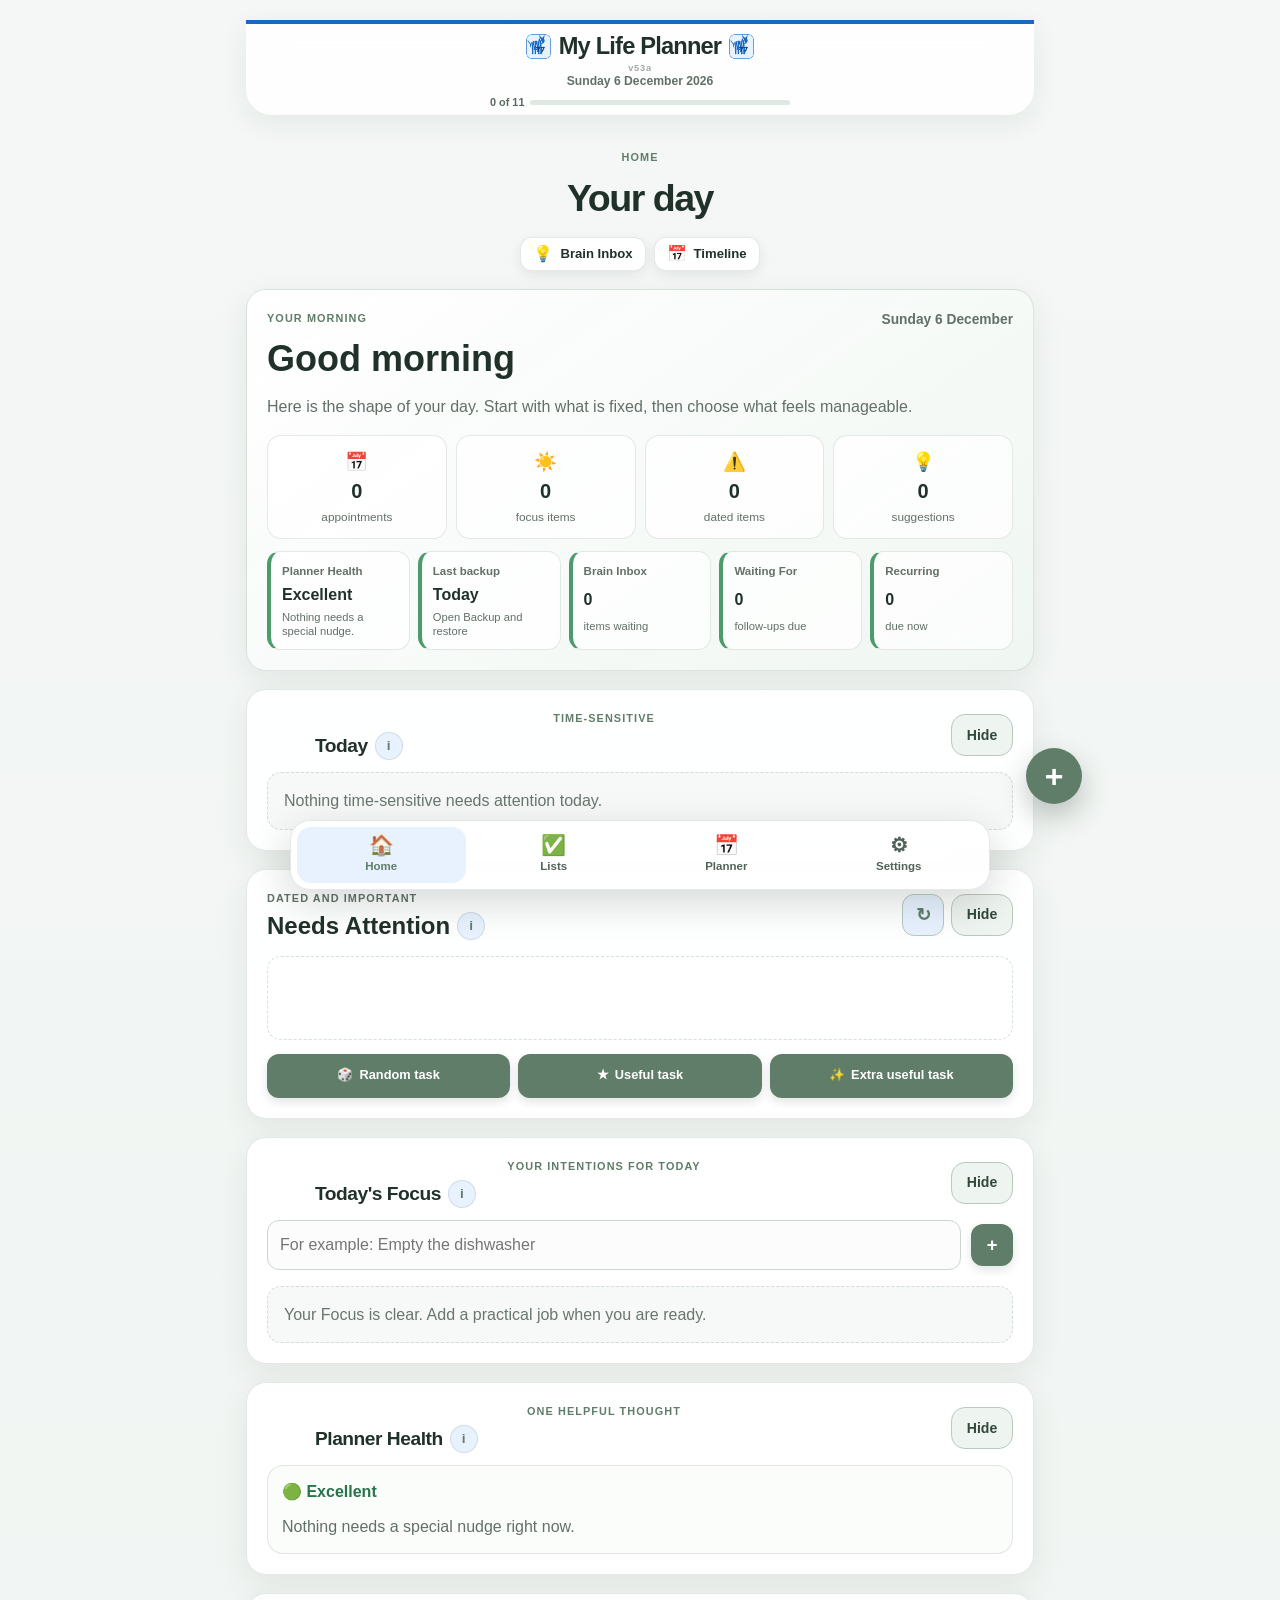
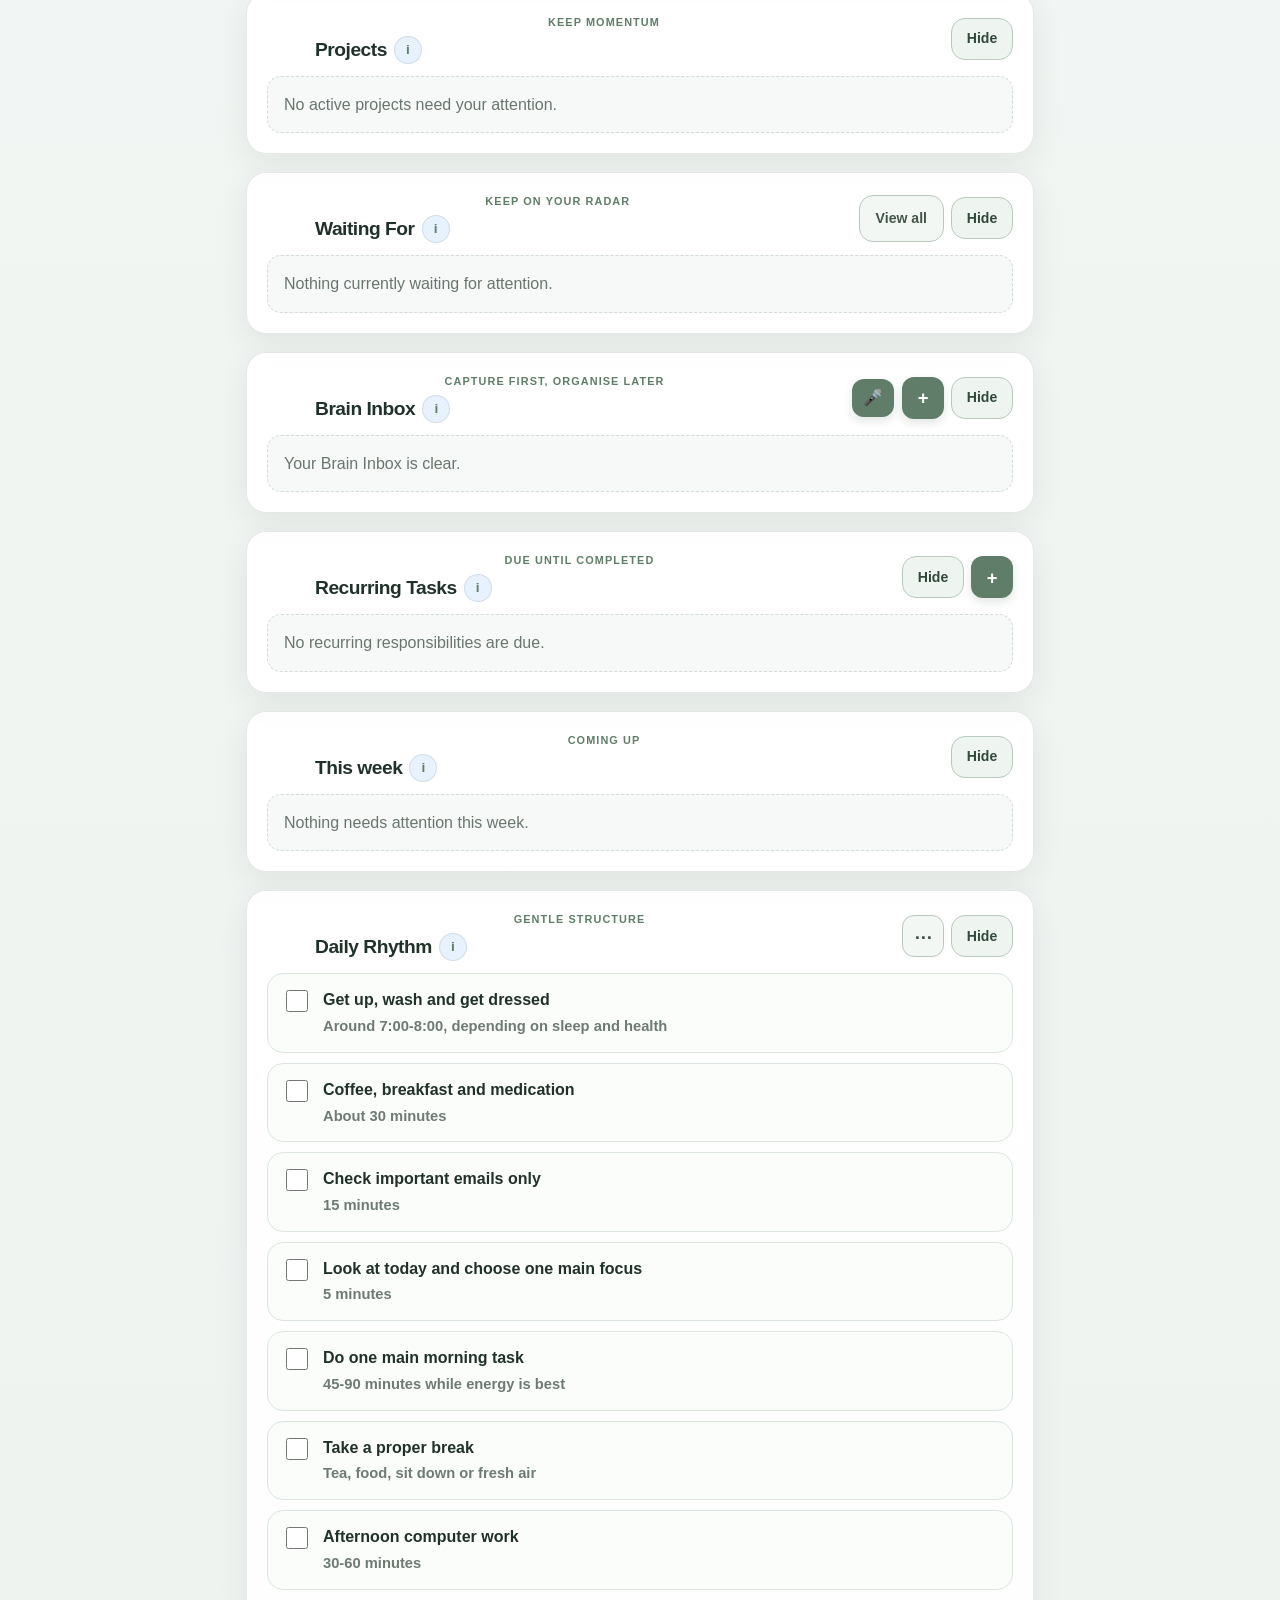
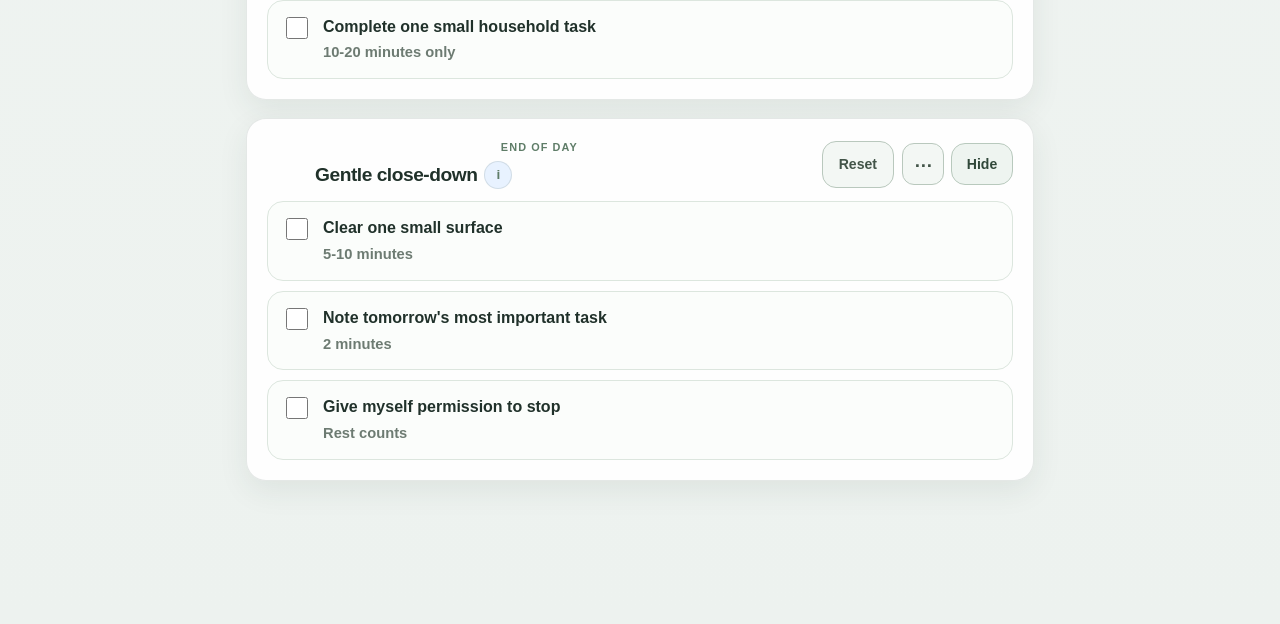
==== index.html @ 495d7664 "Add files via upload" ====
<!DOCTYPE html>
<html lang="en">
<head>
  <meta charset="UTF-8">
  <meta name="viewport" content="width=device-width, initial-scale=1.0">
  <title>My Life Planner</title>
  <link rel="stylesheet" href="style.css?v=53a-corrected">
  <link rel="manifest" href="manifest.json?v=53a-corrected">
  <meta name="theme-color" content="#1769c2">
  <meta name="apple-mobile-web-app-capable" content="yes">
  <meta name="apple-mobile-web-app-status-bar-style" content="default">
  <meta name="apple-mobile-web-app-title" content="Life Planner">
  <link rel="apple-touch-icon" href="icon-192.png">
</head>
<body>
  <a class="skip-link" href="#viewHeading">Skip to planner content</a>
  <main class="app-shell">

    <header class="app-header">
      <div class="header-branding">
        <div class="brand-title-row">
          <img src="icon-192.png" class="header-zebra" alt="" aria-hidden="true">
          <h1 id="plannerTitle" class="brand-title">My Life Planner</h1>
          <img src="icon-192.png" class="header-zebra" alt="" aria-hidden="true">
        </div>
        <p class="header-version">v53a</p>
        <p id="todayDate" class="date-line"></p>
      </div>
      <div class="compact-progress hidden" aria-label="Daily progress">
        <span id="progressText">0 of 0</span>
        <div class="progress-wrap"><div id="progressBar" class="progress-bar"></div></div>
      </div>
    </header>

    <section id="viewHeading" class="view-heading" aria-live="polite">
      <p class="eyebrow" id="viewEyebrow">Home</p>
      <h2 id="viewTitle">Your day</h2>
    </section>

    <section class="home-quick-actions app-view-section" data-view="home" aria-label="Quick actions">
      <button type="button" class="home-quick-button" onclick="openCaptureDialog('inbox')"><span aria-hidden="true">💡</span><strong>Brain Inbox</strong></button>
      <button type="button" class="home-quick-button" onclick="openTimelineShortcut()"><span aria-hidden="true">📅</span><strong>Timeline</strong></button>
    </section>

    <section id="morningBriefPanel" class="panel daily-companion-panel app-view-section" data-view="home" aria-live="polite">
      <div class="daily-companion-heading">
        <div><p id="daypartEyebrow" class="eyebrow">Your morning</p><h2 id="dailyCompanionGreeting">Good morning</h2></div>
        <div class="daily-companion-heading-actions"><span id="dailyCompanionDate" class="daily-companion-date"></span><button id="dailyCompanionToggle" type="button" class="small-button secondary-button daily-companion-toggle" onclick="toggleDailyCompanion()" aria-expanded="false" hidden>More</button></div>
      </div>
      <p id="dailyCompanionMessage" class="daily-companion-message"></p>
      <div id="dailyCompanionSummary" class="daily-companion-summary"></div>
      <div id="companionDashboardCards" class="companion-dashboard-cards"></div>
    </section>

    <section id="eveningReflectionPanel" class="panel reflection-panel app-view-section hidden" data-view="home" aria-live="polite">
      <div class="reflection-heading"><div><p class="eyebrow">A gentle look back</p><h2>Evening Reflection</h2></div><button type="button" class="small-button secondary-button" onclick="dismissEveningReflection()">Hide tonight</button></div>
      <div id="eveningReflectionArea"></div>
    </section>

    <section id="weeklyReflectionPanel" class="panel reflection-panel app-view-section hidden" data-view="home" aria-live="polite">
      <div class="reflection-heading"><div><p class="eyebrow">The week in perspective</p><h2>Weekly Reflection</h2></div><button type="button" class="small-button secondary-button" onclick="dismissWeeklyReflection()">Hide this week</button></div>
      <div id="weeklyReflectionArea"></div>
    </section>

    <section id="plannerHealthPanel" class="panel planner-health-panel app-view-section home-collapsible" data-view="home" data-home-section="plannerHealth">
      <div class="section-heading"><div><p class="eyebrow">One helpful thought</p><h2>Planner Health</h2></div></div>
      <div id="plannerHealthArea" aria-live="polite"></div>
    </section>



    <section id="todayFocusPanel" class="panel today-focus-panel app-view-section home-collapsible" data-view="home" data-home-section="todayFocus">
      <div class="section-heading"><div><p class="eyebrow">Your intentions for today</p><h2>Today's Focus</h2><p class="card-meta">Your working desk for today. Type an item and press Return; add detail only when useful.</p></div></div>
      <form class="today-focus-entry" onsubmit="addTodayFocusItem(event)">
        <input id="todayFocusInput" type="text" maxlength="160" placeholder="For example: Empty the dishwasher" autocomplete="off">
        <button type="submit" class="section-plus" aria-label="Add to Today's Focus">+</button>
      </form>
      <div id="todayFocusArea" class="focus-list"></div>
    </section>

    <section id="needsAttentionPanel" class="panel focus-panel app-view-section home-collapsible" data-view="home" data-home-section="needsAttention">
      <div class="focus-heading"><div><p class="eyebrow">Dated and important</p><h2>Needs Attention</h2><p>Tasks already saved elsewhere that need attention now.</p></div><button class="icon-button" type="button" onclick="refreshFocusToday()" aria-label="Refresh needs attention">↻</button></div>
      <div id="focusTodayArea" class="focus-list"></div>
      <div class="focus-tools" aria-label="Helpful task choices">
        <button type="button" class="choice-tool" onclick="chooseHelpfulTask('random')"><span>🎲</span>Random task</button>
        <button type="button" class="choice-tool" onclick="chooseHelpfulTask('useful')"><span>★</span>Useful task</button>
        <button type="button" class="choice-tool" onclick="chooseHelpfulTask('extra')"><span>✨</span>Extra useful task</button>
      </div>
      <div id="helpfulChoiceResult" class="decision-result hidden"></div>
    </section>

    <section id="homeRecurringPanel" class="panel app-view-section home-collapsible" data-view="home" data-home-section="recurringTasks">
      <div class="section-heading"><div><p class="eyebrow">Due until completed</p><h2>Recurring Tasks</h2><p class="card-meta">Repeating responsibilities stay visible when overdue.</p></div><button class="section-plus" type="button" onclick="openRecurringTaskDialog()" aria-label="Add recurring task">+</button></div>
      <div id="homeRecurringArea" class="compact-list"></div>
    </section>

    <section id="homeBrainInboxPanel" class="panel app-view-section home-collapsible" data-view="home" data-home-section="brainInbox">
      <div class="section-heading"><div><p class="eyebrow">Capture first, organise later</p><h2>Brain Inbox</h2></div><div class="section-actions"><button class="voice-button" type="button" onclick="startVoiceCapture('inbox')" aria-label="Dictate a thought" title="Dictate a thought">🎤</button><button class="section-plus" type="button" onclick="openCaptureDialog('inbox')" aria-label="Capture a thought">+</button></div></div>
      <div id="inboxPreviewArea" class="compact-list"></div>
    </section>

    <section class="dashboard-grid app-view-section" data-view="home">
      <section id="homeTodayPanel" class="panel dashboard-card home-collapsible" data-home-section="timeSensitive"><div class="section-heading"><div><p class="eyebrow">Time-sensitive</p><h2>Today</h2></div></div><div id="todayRemindersArea" class="compact-list"></div></section>
      <section id="homeWeekPanel" class="panel dashboard-card home-collapsible" data-home-section="thisWeek"><div class="section-heading"><div><p class="eyebrow">Coming up</p><h2>This week</h2></div></div><div id="weeklyArea" class="compact-list"></div></section>
    </section>

    <section id="homeProjectsPanel" class="panel app-view-section home-collapsible" data-view="home" data-home-section="projects"><div class="section-heading"><div><p class="eyebrow">Keep momentum</p><h2>Projects</h2></div></div>
      <div id="projectNextActionsArea" class="home-project-list"></div>
    </section>

    <section id="homeWaitingPanel" class="panel app-view-section home-collapsible" data-view="home" data-home-section="waitingFor">
      <div class="section-heading"><div><p class="eyebrow">Keep on your radar</p><h2>Waiting For</h2><p class="card-meta">Active items you are waiting on, without leaving Home.</p></div><button type="button" class="small-button secondary-button" onclick="openWaitingForList()">View all</button></div>
      <div id="homeWaitingArea" class="compact-list"></div>
    </section>

    <section id="homeDailyRhythmPanel" class="panel app-view-section home-collapsible" data-view="home" data-home-section="dailyRhythm"><div class="section-heading"><div><p class="eyebrow">Gentle structure</p><h2>Daily Rhythm</h2></div><button class="icon-button" type="button" onclick="openRoutineManager('daily')" aria-label="Manage daily rhythm">⋯</button></div>
      <div id="dailyChecklist" class="checklist"></div>
    </section>

    <section id="homeEveningPanel" class="panel app-view-section home-collapsible" data-view="home" data-home-section="eveningRoutine"><div class="section-heading"><div><p class="eyebrow">End of day</p><h2>Gentle close-down</h2></div><div class="section-actions"><button class="small-button secondary-button routine-reset-button" type="button" onclick="resetDailyTasks()">Reset</button><button class="icon-button" type="button" onclick="openRoutineManager('evening')" aria-label="Manage gentle close-down">⋯</button></div></div>
      <div id="homeEveningChecklist" class="checklist"></div>
    </section>
    <div class="lists-floating-wrap app-view-section" data-view="tasks">
      <button class="lists-rail-toggle" type="button" aria-expanded="false" aria-controls="listsSideNav" onclick="toggleListsSideNav()"><span aria-hidden="true">☰</span><span>Lists</span></button>
      <div id="listsSideNav" class="lists-side-panel">
      <button class="lists-panel-close" type="button" onclick="toggleListsSideNav(false)" aria-label="Close Lists navigation">×</button>
      <div class="lists-nav-hint" aria-hidden="true">Choose a list</div>
      <nav class="lists-floating-nav" aria-label="Move between lists">
        <button type="button" onclick="jumpToList('todoListSection')">To-dos</button>
        <button type="button" onclick="jumpToList('appointmentsListSection')">Appointments</button><button type="button" onclick="jumpToList('recurringTasksListSection')">Recurring</button>
        <button type="button" onclick="jumpToList('inboxListSection')">Brain Inbox</button>
        <button type="button" onclick="jumpToList('waitingListSection')">Waiting</button>
        <button type="button" onclick="jumpToList('annualListSection')">Birthdays</button>
        <button type="button" onclick="jumpToList('projectsListSection')">Projects</button>
        <button type="button" onclick="jumpToList('cleaningListSection')">Cleaning</button>
        <button type="button" onclick="jumpToList('customListsSection')">Custom</button>
      </nav>
      <div class="lists-scroll-cue" aria-hidden="true">▼ More Lists</div>
      </div>
    </div>

    <section class="panel app-view-section lists-hub" data-view="tasks">
      <div class="section-heading"><div><p class="eyebrow">Control centre</p><h2>My Lists</h2></div></div>
      <p class="card-meta">Every task you enter is shown below under its category. Completed items remain visible until you delete them. Search across all lists or jump straight to one collection.</p>
      <label class="list-search-label">Search all lists<input id="globalListSearch" type="search" placeholder="Search tasks, projects, appointments, rooms…" aria-describedby="listSearchStatus" autocomplete="off"></label><p id="listSearchStatus" class="list-search-status" aria-live="polite"></p>

    </section>


    <section id="todoListSection" class="panel app-view-section managed-list-section" data-view="tasks" data-list-name="To-dos">
      <div class="section-heading">
        <div>
          <p class="eyebrow">My list</p>
          <h2>To-do list</h2>
        </div>
        <button class="section-plus" type="button" onclick="openAddDialog('todo')" aria-label="Add to-do" title="Add to-do">+</button>
      </div>
      <p class="card-meta">Every saved to-do appears below. You can edit, complete or delete it.</p>
      <div id="todoArea" class="stack-list"></div>
    </section>

    <section id="appointmentsListSection" class="panel app-view-section managed-list-section" data-view="tasks" data-list-name="Appointments">
      <div class="section-heading"><div><p class="eyebrow">Calendar commitments</p><h2>Appointments and events</h2></div><button class="section-plus" type="button" onclick="openAppointmentDialog()" aria-label="Add appointment">+</button></div>
      <p class="card-meta">Every appointment appears here. Select an item to edit it.</p>
      <div id="appointmentsArea" class="stack-list"></div>
    </section>

    <section id="recurringTasksListSection" class="panel app-view-section managed-list-section" data-view="tasks" data-list-name="Recurring Tasks">
      <div class="section-heading"><div><p class="eyebrow">Repeating responsibilities</p><h2>Recurring tasks</h2></div><button class="section-plus" type="button" onclick="openRecurringTaskDialog()" aria-label="Add recurring task">+</button></div>
      <p class="card-meta">These remain due or overdue until you mark them complete. Paused tasks stay saved but do not appear on Home.</p>
      <div id="recurringTasksArea" class="stack-list"></div>
    </section>

    <section id="inboxListSection" class="panel app-view-section managed-list-section" data-view="tasks" data-list-name="Brain Inbox">
      <div class="section-heading"><div><p class="eyebrow">Quick capture</p><h2>Brain Inbox</h2></div><button class="section-plus" type="button" onclick="openCaptureDialog('inbox')" aria-label="Add Brain Inbox item">+</button></div>
      <p class="card-meta">Capture anything without deciding where it belongs. Convert it later from the menu.</p>
      <div id="inboxArea" class="stack-list"></div>
    </section>

    <section id="waitingListSection" class="panel app-view-section managed-list-section" data-view="tasks" data-list-name="Waiting For">
      <div class="section-heading"><div><p class="eyebrow">Keep on your radar</p><h2>Waiting For</h2></div><button class="section-plus" type="button" onclick="openCaptureDialog('waiting')" aria-label="Add waiting item">+</button></div>
      <p class="card-meta">Things that are not yours to do, but still need watching.</p>
      <div id="waitingArea" class="stack-list"></div>
    </section>

    <section id="annualListSection" class="panel app-view-section managed-list-section" data-view="tasks" data-list-name="Birthdays">
      <div class="section-heading">
        <div>
          <p class="eyebrow">Annual reminders</p>
          <h2>Birthdays and memorable dates list</h2>
        </div>
        <button class="section-plus" type="button" onclick="openAnnualDialog()" aria-label="Add annual date" title="Add annual date">+</button>
      </div>
      <p class="card-meta">Every birthday or annual date appears below. You can edit or delete it at any time.</p>
      <div id="annualArea" class="stack-list"></div>
    </section>

    <section id="projectsListSection" class="panel app-view-section managed-list-section" data-view="tasks" data-list-name="Projects">
      <div class="section-heading">
        <div>
          <p class="eyebrow">Flexible work</p>
          <h2>Projects list</h2>
        </div>
        <button class="section-plus" type="button" onclick="openAddDialog('project')" aria-label="Add project" title="Add project">+</button>
      </div>
      <p class="card-meta">Every project and all its steps appear below. Projects and steps can be edited or deleted.</p>
      <div id="projectsArea" class="stack-list"></div>
    </section>

    <section id="cleaningListSection" class="panel app-view-section managed-list-section" data-view="tasks" data-list-name="Cleaning">
      <div class="section-heading">
        <div>
          <p class="eyebrow">Home care</p>
          <h2>Cleaning task list</h2>
        </div>
        <button class="section-plus" type="button" onclick="openCleaningDialog()" aria-label="Add cleaning task" title="Add cleaning task">+</button>
      </div>
      <p class="card-meta">Add daily, weekly, fortnightly or monthly cleaning jobs. Completing a job automatically sets its next due date.</p>
      <p class="card-meta">Every cleaning task appears below. You can edit, complete or delete it.</p>
      <div class="cleaning-area-tools" aria-label="Filter cleaning tasks by room or area">
        <label class="cleaning-area-filter-label">Room or area
          <select id="cleaningAreaFilter" onchange="setCleaningAreaFilter(this.value)"><option value="all">All areas</option></select>
        </label>
        <label class="cleaning-group-toggle"><input id="cleaningGroupByArea" type="checkbox" onchange="setCleaningGroupByArea(this.checked)"> Group by room</label>
      </div>
      <div id="cleaningAreaChips" class="cleaning-area-chips" aria-label="Cleaning room shortcuts"></div>
      <p id="cleaningAreaSummary" class="list-search-status" aria-live="polite"></p>
      <div id="cleaningArea" class="stack-list"></div>
    </section>



    <section id="customListsSection" class="panel app-view-section managed-list-section" data-view="tasks" data-list-name="Custom Lists">
      <div class="section-heading"><div><p class="eyebrow">Make it yours</p><h2>Custom lists</h2></div><button class="section-plus" type="button" onclick="openCustomListManager()" aria-label="Create custom list">+</button></div>
      <p class="card-meta">Create lists for shopping, packing, ideas, places to visit or anything else.</p>
      <div id="customListsArea" class="custom-lists-grid"></div>
    </section>

    <section class="panel app-view-section timeline-panel" data-view="planner">
      <div class="section-heading"><div><p class="eyebrow">Everything in date order</p><h2>Timeline</h2></div><button class="section-plus" type="button" onclick="openAppointmentDialog()" aria-label="Add appointment">+</button></div>
      <p class="card-meta">Appointments, dated to-dos, projects, cleaning, birthdays and Waiting For reviews in one place.</p>
      <div class="timeline-filters" role="group" aria-label="Timeline period">
        <button type="button" class="timeline-filter active" data-range="today" onclick="setTimelineRange('today',this)">Today</button>
        <button type="button" class="timeline-filter" data-range="tomorrow" onclick="setTimelineRange('tomorrow',this)">Tomorrow</button>
        <button type="button" class="timeline-filter" data-range="week" onclick="setTimelineRange('week',this)">Next 7 days</button>
        <button type="button" class="timeline-filter" data-range="month" onclick="setTimelineRange('month',this)">This month</button>
        <button type="button" class="timeline-filter" data-range="all" onclick="setTimelineRange('all',this)">All upcoming</button>
      </div>
      <p id="timelineSummary" class="timeline-summary" aria-live="polite"></p>
      <div id="timelineArea" class="timeline-list"></div>
    </section>

    <section class="panel app-view-section" data-view="planner">
      <div class="section-heading">
        <div>
          <p class="eyebrow">Everything saved</p>
          <h2>Main list overview</h2>
        </div>
      </div>
      <div id="mainOverviewArea" class="overview-grid"></div>
    </section>

    <section class="panel app-view-section" data-view="planner">
      <div class="section-heading">
        <div>
          <p class="eyebrow">End of day</p>
          <h2>Gentle close-down</h2>
        </div>
        <div class="section-actions"><button class="small-button secondary-button routine-reset-button" type="button" onclick="resetDailyTasks()">Reset</button><button class="small-button" type="button" onclick="openRoutineManager('evening')">Manage list</button></div>
      </div>
      <div id="eveningChecklist" class="checklist"></div>
    </section>

    <dialog id="settingsDialog" class="settings-dialog">
      <div class="dialog-header">
        <div><p class="eyebrow">Personalise and protect</p><h2>Settings</h2></div>
        <button type="button" class="dialog-close" onclick="closeSettingsDialog()" aria-label="Close settings">×</button>
      </div>
      <div class="settings-content">
        <details class="storage-details settings-section-details" data-settings-section="maintenance">
          <summary>App maintenance</summary>
          <div class="settings-section-body">
            <p class="card-meta">Install the planner on this device or ask the browser to check for a newer release.</p>
            <div class="card-actions app-maintenance-actions">
              <button id="installButton" type="button" onclick="installPlanner()">Install app</button>
              <button id="updateButton" type="button" class="secondary-button" onclick="checkForAppUpdates()">Check for updates</button>
            </div>
          </div>
        </details>
        <details class="storage-details settings-section-details" data-settings-section="quickActions">
          <summary>Quick Actions</summary>
          <div class="settings-section-body">
            <p class="card-meta">Use a special address to open the planner directly in Brain Inbox. You do not change anything in GitHub.</p>
            <label>Brain Inbox shortcut address<input id="brainShortcutUrl" type="text" readonly></label>
            <div class="card-actions app-maintenance-actions">
              <button type="button" onclick="openBrainInboxShortcut()">Open Brain Inbox now</button>
              <button type="button" class="secondary-button" onclick="copyBrainInboxShortcut()">Copy address</button>
            </div>
            <details class="storage-details"><summary>How do I use this on iPhone?</summary><ol class="quick-instructions"><li>Tap <strong>Copy address</strong>.</li><li>Open the Shortcuts app and create a new shortcut.</li><li>Add the action <strong>Open URLs</strong> and paste the copied address.</li><li>Name the shortcut <strong>Brain Inbox</strong>. Siri can then run it by name.</li></ol><p class="card-meta">You can also paste the copied address into Safari and bookmark it or add it to the Home Screen.</p></details>
          </div>
        </details>
        <details class="storage-details settings-section-details" data-settings-section="appearance">
          <summary>Appearance and personalisation</summary>
          <div class="settings-section-body">
            <div class="settings-grid">
              <label>Your name (optional)<input id="ownerName" type="text" maxlength="40" placeholder="For example: Mary"></label>
              <label>Box colour
                <select id="themeChoice" onchange="previewSettings()">
                  <option value="sage">Sage green</option><option value="blue">Soft blue</option><option value="rose">Warm rose</option><option value="lavender">Lavender</option><option value="sand">Soft sand</option><option value="mint">Fresh mint</option><option value="peach">Soft peach</option><option value="teal">Calm teal</option><option value="grey">Soft grey</option><option value="berry">Muted berry</option>
                </select>
              </label>
              <div id="themePreview" class="setting-preview">Example box</div>
              <label>Font
                <select id="fontChoice" onchange="previewSettings()">
                  <option value="clear">System sans-serif</option><option value="rounded">Trebuchet rounded</option><option value="classic">Georgia serif</option><option value="modern">Courier typewriter</option><option value="large">Verdana large print</option><option value="friendly">Handwritten style</option><option value="book">Times book style</option><option value="compact">Condensed sans-serif</option><option value="softserif">Palatino soft serif</option><option value="spacious">Wide-spaced sans-serif</option>
                </select>
              </label>
              <div id="fontPreview" class="setting-preview font-preview">This is how your planner text will look.</div>
            </div>
            <div class="card-actions"><button type="button" onclick="saveSettings()">Save customisation</button></div>
          </div>
        </details>
        <details class="storage-details settings-section-details" data-settings-section="backupRestore">
          <summary>Backup and restore</summary>
          <div class="settings-section-body">
            <h3>Five daily backups</h3>
            <p class="card-meta">One dated copy is kept for each of the latest five days. A safety copy is also made before data migration or restore.</p>
            <div id="dailyBackupsArea" class="stack-list"></div>
            <details class="storage-details"><summary>Where can I find my backups?</summary><p><strong>Automatic daily backups:</strong> stored privately inside this browser on this device.</p><p><strong>Visible backup files:</strong> choose Save backup file or Share backup, then save to iCloud Drive, OneDrive or Files.</p></details>
            <div class="card-actions"><button type="button" onclick="exportPlanner()">Save backup file</button><button type="button" onclick="sharePlannerBackup()">Share backup</button><button type="button" class="secondary-button" onclick="document.getElementById('importFile').click()">Import backup</button><input id="importFile" class="hidden" type="file" accept=".json,application/json" onchange="importPlanner(event)"></div>
          </div>
        </details>
        <details class="storage-details settings-section-details" data-settings-section="dailyCompanion">
          <summary>Daily Companion and reflections</summary>
          <div class="settings-section-body">
            <p class="card-meta">Choose when the weekly reflection appears. Evening Reflection appears after 6pm and remains optional.</p>
            <div class="settings-grid">
              <label>Weekly reflection timing
                <select id="weeklyReflectionTiming" onchange="saveCompanionPreferences()">
                  <option value="sunday">Sunday evening</option>
                  <option value="monday">Monday morning</option>
                </select>
              </label>
              <label>Hidden statistics period
                <select id="statisticsPeriod" onchange="renderHiddenStatistics()">
                  <option value="week">This week</option>
                  <option value="month">This month</option>
                  <option value="all">All recorded activity</option>
                </select>
              </label>
            </div>
            <p class="card-meta">Reflections are supportive summaries, not scores. They use activity recorded from v52e onward.</p>
          </div>
        </details>
        <details class="storage-details settings-section-details" data-settings-section="statistics" ontoggle="if(this.open) renderHiddenStatistics()">
          <summary>Hidden statistics</summary>
          <div class="settings-section-body">
            <p class="card-meta">These figures stay out of Home unless you choose to look.</p>
            <div id="hiddenStatisticsArea" class="statistics-grid"></div>
          </div>
        </details>
        <details class="storage-details settings-section-details" data-settings-section="dataStorage">
          <summary>Data and storage information</summary>
          <div class="settings-section-body">
            <p id="storageStatus" class="storage-status"></p><p id="saveIndicator" class="save-indicator" aria-live="polite">Ready</p>
          </div>
        </details>
        <details class="storage-details settings-section-details" data-settings-section="helpGuides">
          <summary>Help &amp; Guides</summary>
          <div class="settings-section-body">
            <p class="card-meta">Open concise help without leaving your saved planner data.</p>
            <div class="help-guide-grid">
              <a class="help-guide-link" href="HELP_GUIDE.html" target="_blank" rel="noopener"><strong>Help Centre</strong><span>How the main areas work</span></a>
              <a class="help-guide-link" href="QUICK_START_GUIDE.pdf" target="_blank" rel="noopener"><strong>Quick Start Guide</strong><span>Start using the planner quickly</span></a>
              <a class="help-guide-link" href="INSTALLATION_GUIDE.md" target="_blank" rel="noopener"><strong>Update &amp; Backup Guide</strong><span>Install, update and protect data</span></a>
            </div>
          </div>
        </details>
        <details class="storage-details developer-dashboard settings-section-details" data-settings-section="developer" ontoggle="if(this.open) refreshDeveloperDashboard()">
          <summary>Developer Dashboard</summary>
          <p class="card-meta">Use this during testing to confirm that the installed files and saved data are the expected release.</p>
          <div class="developer-grid">
            <p><strong>Planner version</strong><span id="devPlannerVersion">—</span></p>
            <p><strong>Service-worker cache</strong><span id="devCacheVersion">—</span></p>
            <p><strong>Manifest version</strong><span id="devManifestVersion">—</span></p>
            <p><strong>Database format</strong><span id="devDatabaseVersion">1</span></p>
            <p><strong>Brain Capture</strong><span id="devBrainModule">2.1</span></p>
            <p><strong>Attachment Module</strong><span id="devAttachmentModule">1.1</span></p>
            <p><strong>Appointment Engine</strong><span id="devAppointmentModule">2.0</span></p>
            <p><strong>Quick Actions</strong><span id="devQuickModule">1.0</span></p>
            <p><strong>Appointments</strong><span id="devAppointmentsCount">0</span></p>
            <p><strong>To-dos</strong><span id="devTodosCount">0</span></p>
            <p><strong>Brain Inbox items</strong><span id="devInboxCount">0</span></p>
            <p><strong>Stored data</strong><span id="devStorageUsed">—</span></p>
            <p><strong>Browser allowance</strong><span id="devStorageQuota">—</span></p>
            <p><strong>Last backup</strong><span id="devLastBackup">—</span></p>
          </div>
          <div class="card-actions"><a class="secondary-button guide-action-link" href="DEVELOPER_HANDBOOK.pdf" target="_blank" rel="noopener">Developer Handbook</a><button type="button" class="secondary-button" onclick="refreshDeveloperDashboard()">Refresh dashboard</button></div>
        </details>
        <details class="storage-details settings-section-details" data-settings-section="about"><summary>About My Life Planner</summary><p><strong>Version:</strong> 53a</p><p><strong>Updated:</strong> 2 August 2026</p><p><strong>Designed by Blue Zebra 77</strong></p><p>Updates change the app layout but do not intentionally replace your personal information. Your data stays in this browser unless you export it.</p><h3>Recent changes</h3><ul class="change-log"><li><strong>v53a</strong> — Workflow &amp; Stability: restores accepted Home behaviour, recurrence and Cleaning by Area controls, fixes editing workflows, recurring visibility, reflection counts and daily routine reset.</li><li><strong>v53</strong> — Corrected Workflow Edition: preserves the accepted v52f Home order, collapsible sections, menus and forms while making Today’s Focus Convert move the original only after a successful save.</li><li><strong>v52f</strong> — Polish release: consistent controls and wording, smarter form defaults, improved search shortcuts, friendlier empty states, accessibility and mobile refinements.</li><li><strong>v52e</strong> — Added evening and weekly reflections, gentle encouragement, planner memory patterns and optional hidden statistics.</li><li><strong>v52c</strong> — Added a time-aware Morning Brief and calm Home summary cards for Planner Health, backup recency, Brain Inbox, Waiting For and recurring responsibilities.</li><li><strong>v52b</strong> — Planner Health 2.0, considerate habit suggestions and an in-app Help &amp; Guides centre.</li><li><strong>v52a</strong> — Calm Interface corrected build: information buttons across Lists and Planner, improved Home order and compact headings, and duplicate suppression between Today and Needs Attention.</li><li><strong>v51</strong> — Production release consolidating safe migrations, advanced recurrence, tags, Today’s Focus workspace, focus timer, Convert, Quick Add, Planner Health, calmer Home ordering and collapsible Settings.</li><li><strong>v50</strong> — Added recurring tasks that remain overdue until completed, with daily, weekly, monthly and yearly schedules.</li><li><strong>v49</strong> — Added Today's Focus, collapsible Home sections, collapsible project steps, improved Lists search/reset and better completed custom-list behaviour.</li><li><strong>v47</strong> — Restored reliable Lists search and retained the v46 stability fixes.</li><li><strong>v46</strong> — Consolidated automatic image handling, attachment previews, Quick Actions, flexible appointment repeats, version verification and the Developer Dashboard.</li><li><strong>v43</strong> — Added automatic image resizing, in-app attachment previews and a Quick Actions helper for opening Brain Inbox directly.</li><li><strong>v42</strong> — Expanded the Lists drawer so its choices are clearly visible, added a More Lists scroll cue when needed, and anchored the control to the planner edge on wide screens.</li><li><strong>v40</strong> — Rebuilt Lists navigation as a closed-by-default right-side drawer that resets correctly on rotation and resizing, with a close button on iPhone and MacBook.</li><li><strong>v39</strong> — Added a close control and improved iPhone landscape Lists navigation scrolling and placement.</li><li><strong>v38</strong> — Added responsive side-mounted Lists navigation, corrected section scroll positioning and made Custom List Save close the editor.</li><li><strong>v37</strong> — Moved Lists navigation to a sticky top position and reduced the Planner header and progress area.</li><li><strong>v36</strong> — Compact Home shortcuts, permanently anchored Lists navigation and clearer mobile access to every list.</li><li><strong>v36</strong> — Improved iPhone Timeline controls, added Home shortcuts, floating Lists navigation and polished custom-list editing.</li><li><strong>v34</strong> — Corrected first-load Timeline rendering, added custom lists and aligned section headings consistently.</li><li><strong>v33</strong> — Earlier Timeline initial-load correction.</li><li><strong>v32</strong> — Unified Timeline with Today, Tomorrow, Next 7 Days, This Month and All Upcoming filters.</li><li><strong>v30</strong> — Brain Inbox core: timestamped capture, categories and status, editing, processing, and safe conversion to To-do, Project, Appointment or Waiting For.</li><li><strong>v29</strong> — Rebuilt the Lists shortcuts with permanent visible text labels.</li><li><strong>v28</strong> — Added distinct font choices and Home-on-return behaviour.</li><li><strong>v27</strong> — Fixed Lists-menu opening, made font changes immediate and distinctive, and restored Home as the opening page.</li><li><strong>v26</strong> — Collapsible Lists, named section controls, centred headings and clearer font choices.</li><li><strong>v25</strong> — Corrected header version, optional appointment end time and simplified bottom navigation.</li><li><strong>v24</strong> — Appointment meeting links, improved editor and clearer appointment cards.</li><li><strong>v23</strong> — Settings controls and customisation persistence.</li><li><strong>v22</strong> — Compact three-dot menus for Lists.</li><li><strong>v21</strong> — Centred personalised header.</li><li><strong>v20</strong> — Code-quality cleanup.</li><li><strong>v19</strong> — Stable rendering fix.</li></ul></details>
      </div>
    </dialog>

    <button id="quickAddButton" type="button" class="quick-add-fab" onclick="openQuickAdd()" aria-label="Quick Add" title="Quick Add">+</button>

    <dialog id="quickAddDialog" class="quick-add-dialog">
      <div class="dialog-header"><div><p class="eyebrow">Add from anywhere</p><h2>Quick Add</h2><p class="card-meta">Choose what you want to add. Your last choice is highlighted.</p></div><button type="button" class="dialog-close" onclick="closeQuickAdd()" aria-label="Close Quick Add">×</button></div>
      <div id="quickAddChoices" class="quick-add-grid">
        <button type="button" data-quick-add="focus" onclick="chooseQuickAdd('focus')"><span>☀️</span><strong>Today’s Focus</strong></button>
        <button type="button" data-quick-add="todo" onclick="chooseQuickAdd('todo')"><span>✅</span><strong>To-do</strong></button>
        <button type="button" data-quick-add="appointment" onclick="chooseQuickAdd('appointment')"><span>📅</span><strong>Appointment</strong></button>
        <button type="button" data-quick-add="recurring" onclick="chooseQuickAdd('recurring')"><span>🔁</span><strong>Recurring Task</strong></button>
        <button type="button" data-quick-add="project" onclick="chooseQuickAdd('project')"><span>📁</span><strong>Project</strong></button>
        <button type="button" data-quick-add="cleaning" onclick="chooseQuickAdd('cleaning')"><span>🧽</span><strong>Cleaning Task</strong></button>
        <button type="button" data-quick-add="waiting" onclick="chooseQuickAdd('waiting')"><span>⏳</span><strong>Waiting For</strong></button>
        <button type="button" data-quick-add="inbox" onclick="chooseQuickAdd('inbox')"><span>💡</span><strong>Brain Inbox</strong></button>
      </div>
      <div class="quick-add-footer"><button type="button" class="secondary-button quick-add-voice" onclick="closeQuickAdd();startVoiceCapture('inbox')">🎤 Dictate to Brain Inbox</button></div>
    </dialog>

    <nav class="bottom-nav" aria-label="Main navigation">
      <button type="button" class="nav-button active" data-tab="home" onclick="showAppView('home', this)"><span>🏠</span><small>Home</small></button>
      <button type="button" class="nav-button" data-tab="tasks" onclick="showAppView('tasks', this)"><span>✅</span><small>Lists</small></button>
      <button type="button" class="nav-button" data-tab="planner" onclick="showAppView('planner', this)"><span>📅</span><small>Planner</small></button>
      <button type="button" class="nav-button" onclick="openSettingsDialog()"><span>⚙</span><small>Settings</small></button>
    </nav>
  </main>


  <dialog id="appointmentDialog" class="manager-dialog">
    <form id="appointmentForm" onsubmit="event.preventDefault(); saveAppointment();">
      <div class="dialog-header"><div><p class="eyebrow">Calendar</p><h2 id="appointmentDialogTitle">Add appointment</h2></div><button type="button" class="dialog-close" onclick="closeAppointmentDialog()" aria-label="Close">×</button></div>
      <input id="appointmentId" type="hidden">
      <div class="dialog-content appointment-form-layout">
        <fieldset class="appointment-fieldset">
          <legend>Appointment</legend>
          <div class="settings-grid appointment-core-grid">
            <label class="full-width">Title<input id="appointmentName" required maxlength="120"></label>
            <label>Date<input id="appointmentDate" type="date" required></label>
            <label>Repeat<select id="appointmentRepeat" onchange="updateAppointmentRepeatControls()"><option value="none">Does not repeat</option><option value="daily">Daily</option><option value="weekly">Weekly</option><option value="monthly">Monthly</option><option value="yearly">Yearly</option></select></label>
            <div id="appointmentRepeatOptions" class="appointment-repeat-options full-width" hidden>
              <div class="appointment-repeat-grid">
                <label>Repeat every<input id="appointmentRepeatInterval" type="number" oninput="updateAppointmentRepeatControls()" min="1" max="999" inputmode="numeric" value="1"></label>
                <label>Period<select id="appointmentRepeatUnit" onchange="this.dataset.userChanged='true';updateAppointmentRepeatControls()"><option value="day">day(s)</option><option value="week">week(s)</option><option value="month">month(s)</option><option value="year">year(s)</option></select></label>
                <label>Ends<select id="appointmentRepeatEnd" onchange="updateAppointmentRepeatControls()"><option value="never">Never</option><option value="count">After a number of appointments</option><option value="date">On a date</option></select></label>
                <label id="appointmentRepeatCountLabel" hidden>Number of appointments<input id="appointmentRepeatCount" type="number" oninput="updateAppointmentRepeatControls()" min="1" max="999" inputmode="numeric" value="10"></label>
                <label id="appointmentRepeatEndDateLabel" hidden>Last possible date<input id="appointmentRepeatEndDate" type="date" onchange="updateAppointmentRepeatControls()"></label>
              </div>
              <p id="appointmentRepeatSummary" class="card-meta appointment-repeat-summary"></p>
            </div>
            <label>Start time<input id="appointmentTime" type="time"></label>
            <label>End time (optional)<input id="appointmentEndTime" type="time"></label>
          </div>
        </fieldset>
        <fieldset class="appointment-fieldset">
          <legend>Optional details</legend>
          <div class="settings-grid">
            <label class="full-width">Location<input id="appointmentLocation" maxlength="160" placeholder="Address or place"></label>
            <label class="full-width">Meeting or web link<input id="appointmentLink" type="url" inputmode="url" maxlength="500" placeholder="https://zoom.us/... or another web address"></label>
            <label class="full-width">Notes<textarea id="appointmentNotes" rows="4" placeholder="Anything useful to remember"></textarea></label>
            <label class="full-width">Tags (optional)<input id="appointmentTags" maxlength="240" placeholder="Camera Club, Family"><span class="field-help">Separate tags with commas.</span></label>
          </div>
        </fieldset>
      </div>
      <div class="dialog-actions"><button type="button" class="secondary-button" onclick="closeAppointmentDialog()">Cancel</button><button type="submit">Save appointment</button></div>
    </form>
  </dialog>


  <dialog id="recurringTaskDialog" class="manager-dialog">
    <form id="recurringTaskForm" onsubmit="saveRecurringTask(event)">
      <div class="dialog-header"><div><p class="eyebrow">Due until completed</p><h2 id="recurringTaskDialogTitle">New recurring task</h2></div><button type="button" class="dialog-close" onclick="closeRecurringTaskDialog()" aria-label="Close">×</button></div>
      <input id="recurringTaskId" type="hidden">
      <label>Task name<input id="recurringTaskName" type="text" maxlength="120" required placeholder="For example: Weekly injection"></label>
      <label>Notes (optional)<textarea id="recurringTaskNotes" rows="3" placeholder="Anything useful to remember"></textarea></label>
      <div class="settings-grid">
        <label>First due date<input id="recurringTaskDueDate" type="date" required onchange="updateRecurringRuleControls()"></label>
        <label>Repeat every<input id="recurringTaskInterval" type="number" min="1" max="999" value="1" required oninput="updateRecurringRuleControls()"></label>
        <label>Period<select id="recurringTaskUnit" onchange="updateRecurringRuleControls()"><option value="day">day(s)</option><option value="week" selected>week(s)</option><option value="month">month(s)</option><option value="year">year(s)</option></select></label>
        <label id="recurringMonthlyModeLabel" hidden>Monthly rule<select id="recurringMonthlyMode" onchange="updateRecurringRuleControls()"><option value="date">Same calendar date</option><option value="nthWeekday">Weekday position</option></select></label>
        <label id="recurringOrdinalLabel" hidden>Occurrence<select id="recurringOrdinal" onchange="updateRecurringRuleControls()"><option value="1">First</option><option value="2">Second</option><option value="3">Third</option><option value="4">Fourth</option><option value="-1">Last</option></select></label>
        <label id="recurringWeekdayLabel" hidden>Weekday<select id="recurringWeekday" onchange="updateRecurringRuleControls()"><option value="1">Monday</option><option value="2">Tuesday</option><option value="3">Wednesday</option><option value="4">Thursday</option><option value="5">Friday</option><option value="6">Saturday</option><option value="0">Sunday</option></select></label>
        <label>Status<select id="recurringTaskStatus"><option value="active">Active</option><option value="paused">Paused</option></select></label>
      </div>
      <label>Tags (optional)<input id="recurringTaskTags" type="text" maxlength="240" placeholder="Health, Medication"><span class="field-help">Separate tags with commas.</span></label>
      <p id="recurringRuleSummary" class="recurring-rule-summary" aria-live="polite"></p><p class="card-meta">The schedule stays anchored to its rule. Completing an overdue task moves it to the next scheduled occurrence after today.</p>
      <div class="dialog-actions"><button type="button" class="secondary-button" onclick="closeRecurringTaskDialog()">Cancel</button><button type="submit">Save recurring task</button></div>
    </form>
  </dialog>

  <dialog id="customListDialog" class="manager-dialog custom-list-dialog">
    <div class="dialog-header"><div><p class="eyebrow">Your own collection</p><h2 id="customListDialogTitle">Create custom list</h2></div><button type="button" class="dialog-close" onclick="closeCustomListManager()" aria-label="Close">×</button></div>
    <div class="custom-list-form">
      <label class="full-width">List name<input id="customListName" type="text" maxlength="80" placeholder="For example: Shopping list"></label>
      <div class="custom-list-name-actions"><button type="button" onclick="saveCustomListName()">Save list</button><button id="deleteCustomListButton" type="button" class="secondary-button danger-text" onclick="deleteActiveCustomList()" hidden>Delete list</button></div>
      <hr class="settings-divider">
      <label class="full-width">New item</label>
      <div class="custom-list-add-row"><input id="customListNewItem" type="text" maxlength="160" placeholder="What do you need?" onkeydown="if(event.key==='Enter'){event.preventDefault();addCustomListItem()}"><button type="button" onclick="addCustomListItem()">Add item</button></div>
      <div id="customListDialogItems" class="stack-list custom-list-dialog-items"></div>
    </div>
    <div class="dialog-actions"><button type="button" class="secondary-button" onclick="closeCustomListManager()">Done</button></div>
  </dialog>

  <dialog id="routineManagerDialog" class="manager-dialog">
    <div class="dialog-header">
      <div>
        <p class="eyebrow">Edit your routine</p>
        <h2 id="routineManagerTitle">Manage list</h2>
      </div>
      <button type="button" class="dialog-close" onclick="closeRoutineManager()" aria-label="Close">×</button>
    </div>
    <p class="card-meta">Add, edit, remove or reorder your own routine items. Changes are saved on this device and retained through upgrades.</p>
    <div id="routineManagerList" class="manager-list"></div>
    <div class="manager-add">
      <label>
        New item
        <input id="routineNewName" type="text" placeholder="Type a new routine item" onkeydown="if(event.key==='Enter'){event.preventDefault();addRoutineFromManager()}">
      </label>
      <label>
        Note or time (optional)
        <input id="routineNewTime" type="text" placeholder="For example: after breakfast" onkeydown="if(event.key==='Enter'){event.preventDefault();addRoutineFromManager()}">
      </label>
      <button type="button" onclick="addRoutineFromManager()">Add to list</button>
    </div>
  </dialog>

  <dialog id="addDialog" class="bottom-sheet">
    <form id="addForm" method="dialog"><div class="sheet-handle"></div>
      <input id="editingId" type="hidden">
      <input id="editingParentId" type="hidden">
      <div class="dialog-header">
        <div>
          <p class="eyebrow">Add something</p>
          <h2 id="dialogTitle">New item</h2>
        </div>
        <button type="button" class="dialog-close" onclick="closeAddDialog()" aria-label="Close">×</button>
      </div>

      <label>
        What are you adding?
        <select id="itemType">
          <option value="todo">A to-do item</option>
          <option value="project">A new project</option>
          <option value="step">A step to an existing project</option>
          <option value="annual">A birthday or annual date</option>
          <option value="cleaning">A cleaning task</option>
          <option value="daily">A daily rhythm task</option>
          <option value="evening">An evening task</option>
        </select>
      </label>

      <label>
        Name
        <input id="itemName" type="text" required placeholder="For example: Enter spring exhibition">
      </label>

      <label id="detailsLabel">
        Details
        <textarea id="itemDetails" rows="3" placeholder="Notes, contact details, what needs doing..."></textarea>
      </label>
      <label id="itemTagsLabel">Tags (optional)<input id="itemTags" type="text" maxlength="240" placeholder="Health, Camera Club, Home"><span class="field-help">Separate tags with commas.</span></label>

      <div id="projectStepsLabel" class="hidden step-builder-section"><div class="step-builder-heading"><strong>Steps</strong><button type="button" class="small-button" onclick="addStepBuilderRow('projectStepsBuilder')">+ Add step</button></div><div id="projectStepsBuilder" class="step-builder"></div><textarea id="projectSteps" class="hidden" aria-hidden="true"></textarea><span class="field-help">Choose a date for each step, or set it a number of days before the project date.</span></div>
      <div id="itemStepsLabel" class="hidden step-builder-section"><div class="step-builder-heading"><strong>Steps</strong><button type="button" class="small-button" onclick="addStepBuilderRow('itemStepsBuilder')">+ Add step</button></div><div id="itemStepsBuilder" class="step-builder"></div><textarea id="itemSteps" class="hidden" aria-hidden="true"></textarea><span class="field-help">Choose a date for each step, or set it a number of days before the main item date.</span></div>

      <label id="projectPickerLabel" class="hidden">
        Choose project
        <select id="projectPicker"></select>
      </label>


      <label>
        Timing
        <select id="timingType">
          <option value="none">No date</option>
          <option value="date">Due on a date</option>
          <option value="ongoing">Ongoing</option>
          <option value="months">Finish within a number of months</option>
        </select>
      </label>

      <label id="dateLabel" class="hidden">
        Due date
        <input id="dueDate" type="date">
      </label>

      <label id="monthsLabel" class="hidden">
        Number of months
        <input id="monthsCount" type="number" min="1" max="60" value="3">
      </label>

      <label id="cleaningAreaLabel" class="hidden">
        Room or area
        <input id="cleaningRoom" type="text" list="cleaningRoomSuggestions" placeholder="Choose or type a room"><datalist id="cleaningRoomSuggestions"></datalist><span class="field-help">Previously used rooms appear as suggestions.</span>
      </label>

      <label id="cleaningFrequencyLabel" class="hidden">
        How often?
        <select id="cleaningFrequency">
          <option value="daily">Daily</option>
          <option value="weekly">Weekly</option>
          <option value="fortnightly">Every two weeks</option>
          <option value="monthly">Monthly</option>
        </select>
      </label>

      <label id="cleaningStartLabel" class="hidden">
        First due date
        <input id="cleaningStartDate" type="date">
      </label>

      <label id="annualDateLabel" class="hidden">
        Annual date
        <input id="annualDate" type="date">
      </label>

      <label id="annualReminderLabel" class="hidden">
        Remind me this many days before
        <input id="annualReminderDays" type="number" min="0" max="90" value="7">
      </label>

      <label id="leadLabel" class="hidden">
        Put into the schedule this many days before
        <input id="leadDays" type="number" min="0" max="365" value="7">
      </label>

      <div class="dialog-actions">
        <button type="button" class="secondary-button" onclick="closeAddDialog()">Cancel</button>
        <button type="submit">Save item</button>
      </div>
    </form>
  </dialog>


  <dialog id="captureDialog" class="bottom-sheet">
    <form id="captureForm">
      <input id="captureId" type="hidden"><input id="captureType" type="hidden" value="inbox">
      <div class="sheet-handle"></div>
      <div class="dialog-header"><div><p class="eyebrow">Quick capture</p><h2 id="captureTitle">Capture a thought</h2></div><button type="button" class="dialog-close" onclick="closeCaptureDialog()" aria-label="Close">×</button></div>
      <label>What is on your mind?<div class="capture-input-row"><input id="captureName" type="text" maxlength="160" required placeholder="Type it here…"><button type="button" class="voice-button capture-mic" onclick="startVoiceCapture()" aria-label="Dictate" title="Dictate">🎤</button></div></label>
      <label>Note (optional)<textarea id="captureNote" rows="3" placeholder="Any detail you do not want to forget"></textarea></label>
      <label>Tags (optional)<input id="captureTags" maxlength="240" placeholder="Idea, Home"><span class="field-help">Separate tags with commas.</span></label>
      <div id="brainCaptureHub" class="brain-capture-hub">
        <p class="capture-hub-heading">Add something useful</p>
        <div class="capture-hub-buttons">
          <button type="button" onclick="focusWebsiteCapture()"><span aria-hidden="true">🔗</span> Website link</button>
          <button type="button" onclick="chooseBrainAttachment('image/*')"><span aria-hidden="true">🖼️</span> Photo or image</button>
          <button type="button" onclick="chooseBrainAttachment('*/*')"><span aria-hidden="true">📄</span> Document</button>
        </div>
        <label id="captureUrlLabel">Website address (optional)<input id="captureUrl" type="url" inputmode="url" placeholder="https://example.com"></label>
        <input id="brainAttachmentInput" type="file" class="visually-hidden" onchange="handleBrainAttachment(event)">
        <div id="brainAttachmentPreview" class="attachment-preview hidden"></div>
        <p class="capture-storage-note">Images are automatically resized for the planner. Documents are stored on this device and must be under 1.5 MB.</p>
      </div>
      <div id="inboxCaptureOptions" class="capture-options">
        <label>Category (optional)<input id="captureCategory" type="text" maxlength="40" placeholder="Idea, photography, admin…"></label>
        <label>Status<select id="captureStatus"><option value="new">New</option><option value="progress">In progress</option><option value="processed">Processed</option></select></label>
      </div>
      <label id="waitingDateLabel" class="hidden">Review date<input id="captureDate" type="date"></label>
      <div id="captureConvertActions" class="convert-actions hidden"><p class="convert-heading">Organise this item now</p><button type="button" onclick="saveCaptureAs('todo')">Save as to-do</button><button type="button" onclick="saveCaptureAs('project')">Save as project</button><button type="button" onclick="saveCaptureAs('appointment')">Save as appointment</button><button type="button" onclick="saveCaptureAs('waiting')">Save as Waiting For</button></div><div class="dialog-actions"><button type="button" class="secondary-button" onclick="closeCaptureDialog()">Cancel</button><button type="button" onclick="saveCapture()">Save thought</button></div>
    </form>
  </dialog>



  <dialog id="todayFocusEditDialog" class="manager-dialog">
    <form id="todayFocusEditForm" onsubmit="saveTodayFocusEdit(event)">
      <input id="todayFocusEditId" type="hidden">
      <div class="dialog-header"><div><p class="eyebrow">Today workspace</p><h2>Edit Focus item</h2></div><button type="button" class="dialog-close" onclick="closeTodayFocusEdit()" aria-label="Close">×</button></div>
      <label>Item<input id="todayFocusEditName" type="text" maxlength="160" required></label>
      <label>Notes (optional)<textarea id="todayFocusEditNotes" rows="3" placeholder="Anything useful while doing this"></textarea></label>
      <label>Estimated minutes (optional)<input id="todayFocusEditMinutes" type="number" min="1" max="480" placeholder="15"></label>
      <label class="inline-check"><input id="todayFocusEditPinned" type="checkbox"> Pin this item to the top</label>
      <div class="focus-reorder-controls" aria-label="Reorder this Focus item">
        <button type="button" class="secondary-button" onclick="moveEditedFocusItem('top')">Move to top</button>
        <button type="button" class="secondary-button" onclick="moveEditedFocusItem(-1)">Move up</button>
        <button type="button" class="secondary-button" onclick="moveEditedFocusItem(1)">Move down</button>
        <button type="button" class="secondary-button" onclick="moveEditedFocusItem('bottom')">Move to bottom</button>
      </div>
      <div class="dialog-actions"><button type="button" class="secondary-button" onclick="closeTodayFocusEdit()">Cancel</button><button type="submit">Save</button></div>
    </form>
  </dialog>

  <dialog id="focusTimerDialog" class="manager-dialog focus-timer-dialog">
    <div class="dialog-header"><div><p class="eyebrow">Focus timer</p><h2 id="focusTimerTitle">Focus</h2></div><button type="button" class="dialog-close" onclick="minimiseFocusTimer()" aria-label="Minimise timer">−</button></div>
    <div class="focus-timer-body">
      <div id="focusTimerDisplay" class="focus-timer-display">15:00</div>
      <div id="focusTimerChoices" class="timer-choice-grid">
        <button type="button" onclick="startFocusTimer(10)">10 min</button><button type="button" onclick="startFocusTimer(15)">15 min</button><button type="button" onclick="startFocusTimer(20)">20 min</button><button type="button" onclick="startFocusTimer(30)">30 min</button><button type="button" onclick="startFocusTimer(45)">45 min</button><button type="button" onclick="startFocusTimer(60)">60 min</button>
      </div>
      <div id="focusTimerRunningActions" class="dialog-actions hidden"><button type="button" class="secondary-button" onclick="pauseResumeFocusTimer()" id="focusTimerPauseButton">Pause</button><button type="button" class="secondary-button" onclick="minimiseFocusTimer()">Minimise</button><button type="button" onclick="completeFocusFromTimer()">Mark complete</button><button type="button" class="danger-button" onclick="cancelFocusTimer()">Cancel timer</button></div>
      <p id="focusTimerMessage" class="card-meta"></p>
    </div>
  </dialog>


  <aside id="focusTimerMini" class="focus-timer-mini hidden" aria-live="polite">
    <button type="button" class="focus-timer-mini-main" onclick="restoreFocusTimerDialog()"><strong id="focusTimerMiniTitle">Focus timer</strong><span id="focusTimerMiniDisplay">00:00</span></button>
    <button type="button" class="focus-timer-mini-pause" onclick="pauseResumeFocusTimer()" id="focusTimerMiniPause">Pause</button>
    <button type="button" class="focus-timer-mini-close" onclick="cancelFocusTimer()" aria-label="Cancel timer">×</button>
  </aside>

  <dialog id="attachmentViewerDialog" class="attachment-viewer-dialog">
    <div class="dialog-header attachment-viewer-header"><div><p class="eyebrow">Brain Inbox attachment</p><h2 id="attachmentViewerTitle">Preview</h2></div><button type="button" class="dialog-close" onclick="closeAttachmentViewer()" aria-label="Close preview">×</button></div>
    <div id="attachmentViewerBody" class="attachment-viewer-body"></div>
    <div class="dialog-actions"><button type="button" class="secondary-button" onclick="downloadCurrentAttachment()">Download copy</button><button type="button" onclick="closeAttachmentViewer()">Close</button></div>
  </dialog>

  <script src="app.js?v=53a-corrected"></script>
</body>
</html>
---- style.css ----
* { box-sizing: border-box; }

:root {
  font-family: Arial, Helvetica, sans-serif;
  color: #243229;
  background: #eef3ef;
}

body {
  margin: 0;
  background: linear-gradient(180deg, #eef3ef 0%, #f8faf8 100%);
}

button, input, select, textarea { font: inherit; }

button {
  border: 0;
  border-radius: 14px;
  padding: 14px 16px;
  background: #5f7d68;
  color: white;
  font-weight: 700;
  cursor: pointer;
  box-shadow: 0 4px 10px rgba(36, 50, 41, 0.12);
}

button:hover { background: #4d6957; }

button:focus-visible,
input:focus-visible,
select:focus-visible,
textarea:focus-visible {
  outline: 3px solid #d2a75a;
  outline-offset: 3px;
}

.app-shell {
  width: min(820px, 100%);
  margin: 0 auto;
  padding: 20px 16px 50px;
}

.app-header {
  text-align: center;
  padding: 18px 10px 8px;
}

.app-header h1 {
  margin: 4px 0;
  font-size: clamp(2.2rem, 8vw, 3.4rem);
}

.eyebrow {
  margin: 0 0 6px;
  color: #6c7d71;
  font-size: 0.82rem;
  font-weight: 800;
  letter-spacing: 0.08em;
  text-transform: uppercase;
}

.date-line {
  margin: 6px 0 0;
  color: #627067;
  font-weight: 700;
}

.panel {
  margin-top: 18px;
  padding: 20px;
  border-radius: 22px;
  background: rgba(255,255,255,0.96);
  box-shadow: 0 10px 26px rgba(53,77,60,0.1);
}

.panel h2 { margin: 0 0 10px; }
.panel p { line-height: 1.5; }
.welcome-panel { border-left: 6px solid #8fa596; }
.due-panel { border-left: 6px solid #d4a75a; }

.section-heading {
  display: flex;
  justify-content: space-between;
  gap: 14px;
  align-items: flex-start;
  margin-bottom: 10px;
}

.add-button { min-width: 90px; }

.small-button,
.secondary-button,
.icon-button {
  background: #f3f7f4;
  color: #425448;
  border: 1px solid #b9c8bd;
  box-shadow: none;
}

.small-button { padding: 10px 12px; font-size: 0.88rem; }
.icon-button { padding: 8px 11px; }
.secondary-button { padding: 12px 16px; }

.progress-wrap {
  height: 14px;
  overflow: hidden;
  border-radius: 999px;
  background: #dfe8e1;
}

.progress-bar {
  width: 0%;
  height: 100%;
  border-radius: inherit;
  background: #6d9477;
  transition: width 0.25s ease;
}

.progress-text {
  margin: 8px 0 0;
  font-weight: 700;
  color: #596b5f;
}

.checklist,
.stack-list {
  display: grid;
  gap: 10px;
}

.task-row,
.list-card {
  padding: 14px;
  border: 1px solid #dce6de;
  border-radius: 16px;
  background: #fbfdfb;
}

.task-row {
  display: grid;
  grid-template-columns: auto 1fr;
  gap: 12px;
  align-items: start;
}

.task-row input {
  width: 22px;
  height: 22px;
  margin-top: 2px;
  accent-color: #5f7d68;
}

.task-copy { display: grid; gap: 4px; }
.task-title, .card-title { font-weight: 800; }
.task-time, .card-meta { color: #6d7b72; font-size: 0.92rem; }
.task-row.completed { opacity: 0.68; background: #f0f5f1; }
.task-row.completed .task-title { text-decoration: line-through; }

.button-grid,
.category-buttons {
  display: grid;
  gap: 10px;
}

.button-grid { grid-template-columns: repeat(3, minmax(0,1fr)); }
.category-buttons { grid-template-columns: repeat(2, minmax(0,1fr)); }
.category-buttons button:last-child { grid-column: 1 / -1; }

.choice-card,
.category-area {
  margin-top: 16px;
  min-height: 90px;
  padding: 18px;
  border-radius: 17px;
  background: #f2f6f3;
  border: 1px dashed #9fb2a4;
  white-space: pre-line;
  line-height: 1.55;
}

.list-card {
  display: grid;
  gap: 10px;
}

.card-top {
  display: flex;
  justify-content: space-between;
  gap: 12px;
  align-items: flex-start;
}

.card-actions {
  display: flex;
  gap: 8px;
  flex-wrap: wrap;
}

.card-actions button {
  padding: 8px 11px;
  font-size: 0.85rem;
}

.danger-button {
  background: #8c5e5e;
}

.badge {
  display: inline-block;
  width: fit-content;
  padding: 5px 9px;
  border-radius: 999px;
  background: #e8efe9;
  color: #4d6253;
  font-size: 0.8rem;
  font-weight: 800;
}

.badge.due { background: #fff0cf; color: #795718; }
.badge.overdue { background: #f8d7d7; color: #7d2d2d; }
.badge.ongoing { background: #ddeaf5; color: #315d7b; }

.steps-list {
  display: grid;
  gap: 8px;
  padding-top: 4px;
}

.step-row {
  display: grid;
  grid-template-columns: auto 1fr;
  gap: 8px;
  align-items: start;
}

.step-row input {
  width: 19px;
  height: 19px;
  accent-color: #5f7d68;
}

.empty-state {
  padding: 16px;
  border-radius: 14px;
  background: #f5f7f5;
  color: #68766d;
}

dialog {
  width: min(620px, calc(100% - 28px));
  border: 0;
  border-radius: 22px;
  padding: 0;
  box-shadow: 0 24px 70px rgba(20,30,23,0.35);
}

dialog::backdrop {
  background: rgba(22,31,25,0.55);
}

dialog form {
  display: grid;
  gap: 16px;
  padding: 22px;
}

.dialog-header {
  display: flex;
  justify-content: space-between;
  align-items: flex-start;
}

.dialog-header h2 { margin: 0; }

label {
  display: grid;
  gap: 7px;
  font-weight: 700;
}

input, select, textarea {
  width: 100%;
  border: 1px solid #b8c5bb;
  border-radius: 12px;
  padding: 12px;
  background: white;
  color: #243229;
}

textarea { resize: vertical; }

.dialog-actions {
  display: flex;
  justify-content: flex-end;
  gap: 10px;
}

.hidden { display: none; }

@media (max-width: 620px) {
  .button-grid,
  .category-buttons {
    grid-template-columns: 1fr;
  }

  .category-buttons button:last-child { grid-column: auto; }
  .section-heading, .card-top { flex-direction: column; }
  .small-button, .add-button { width: 100%; }
  button { width: 100%; }
  .card-actions { width: 100%; }
  .card-actions button { flex: 1; }
}


.editing-note {
  padding: 10px 12px;
  border-radius: 12px;
  background: #fff5dc;
  color: #725616;
  font-weight: 700;
}

.week-heading {
  margin: 8px 0 2px;
  font-size: 1rem;
  color: #53665a;
}

.card-details {
  white-space: pre-line;
  color: #536158;
}

.completed-card {
  opacity: 0.62;
}

.completed-card .card-title {
  text-decoration: line-through;
}


.cleaning-card {
  border-left: 5px solid #7f9f88;
}

.cleaning-frequency {
  font-weight: 800;
  color: #52675a;
}

.due-today {
  border-left-color: #d09a3e;
  background: #fffaf0;
}


.overview-grid {
  display: grid;
  grid-template-columns: repeat(2, minmax(0, 1fr));
  gap: 10px;
}

.overview-card {
  padding: 16px;
  border-radius: 16px;
  background: #f4f7f4;
  border: 1px solid #d8e2da;
}

.overview-number {
  display: block;
  margin-top: 4px;
  font-size: 1.8rem;
  font-weight: 800;
  color: #4f6757;
}

.today-highlight {
  border-left: 5px solid #d29b3f;
  background: #fff9ec;
}

@media (max-width: 620px) {
  .overview-grid {
    grid-template-columns: 1fr;
  }
}


.app-header {
  text-align: left;
  display: grid;
  grid-template-columns: 1fr auto;
  gap: 10px 16px;
  align-items: start;
  padding: 14px 4px 4px;
}

.app-header h1 {
  font-size: clamp(1.8rem, 7vw, 2.6rem);
}

.header-actions {
  display: flex;
  gap: 8px;
  flex-wrap: wrap;
  justify-content: flex-end;
}

.compact-progress {
  grid-column: 1 / -1;
  width: min(260px, 100%);
  display: grid;
  grid-template-columns: auto 1fr;
  align-items: center;
  gap: 9px;
  font-size: 0.8rem;
  font-weight: 700;
  color: #596b5f;
}

.compact-progress .progress-wrap {
  height: 7px;
}

.inline-actions,
.mini-actions {
  display: flex;
  flex-wrap: wrap;
  gap: 7px;
}

.editable-task {
  display: grid;
  gap: 6px;
}

.mini-actions {
  justify-content: flex-end;
}

.mini-actions button {
  padding: 6px 9px;
  font-size: 0.78rem;
}

.storage-status {
  margin: 12px 0 0;
  font-size: 0.9rem;
  color: #596b5f;
}

@media (max-width: 560px) {
  .app-header {
    grid-template-columns: 1fr;
  }
  .header-actions {
    justify-content: flex-start;
  }
  .section-heading {
    flex-direction: column;
  }
}

.version-badge{display:inline-block;vertical-align:middle;font-size:.68rem;letter-spacing:.04em;padding:3px 7px;border-radius:999px;background:#e1ebe3;color:#4d6655}
.save-indicator{display:inline-block;margin:7px 0 12px;padding:5px 9px;border-radius:999px;background:#eef3ef;color:#596b5f;font-size:.82rem;font-weight:700;transition:transform .2s ease,background .2s ease}
.save-indicator.saved{background:#dcebdd;transform:scale(1.03)}
.storage-details{margin-top:14px;border-top:1px solid #d9e1da;padding-top:12px}
.storage-details summary{cursor:pointer;font-weight:700;color:#496052}
.storage-details p{color:#596b5f;line-height:1.55}
body{padding-bottom:calc(24px + env(safe-area-inset-bottom))}
button,input,select,textarea{font-size:16px}
@media (display-mode:standalone){.app-shell{padding-top:max(12px,env(safe-area-inset-top))}}

.collapsed-content{display:none!important}
.manager-dialog{width:min(680px,calc(100% - 24px));max-height:85vh;overflow:auto}
.manager-list{display:grid;gap:10px;margin:14px 0}
.manager-row{display:flex;justify-content:space-between;align-items:center;gap:12px;padding:12px;border:1px solid #d9e1da;border-radius:12px;background:#fff}
.manager-add{display:grid;gap:10px;padding-top:14px;border-top:1px solid #d9e1da}
.manager-add label{display:grid;gap:5px;font-weight:700;color:#496052}
@media(max-width:560px){.manager-row{align-items:flex-start;flex-direction:column}.manager-row .mini-actions{justify-content:flex-start}}


/* Version 9 customisation */
:root { --accent:#5f7d68; --accent-dark:#4d6957; --page:#eef3ef; --page2:#f8faf8; --panel:#ffffff; --text:#243229; --muted:#627067; --edge:#8fa596; }
body[data-theme="sage"] { --accent:#5f7d68; --accent-dark:#4d6957; --page:#eef3ef; --page2:#f8faf8; --panel:#ffffff; --text:#243229; --muted:#627067; --edge:#8fa596; }
body[data-theme="blue"] { --accent:#587a93; --accent-dark:#42647d; --page:#edf4f8; --page2:#f8fbfd; --panel:#ffffff; --text:#24313a; --muted:#60717d; --edge:#91afc2; }
body[data-theme="rose"] { --accent:#9a6670; --accent-dark:#80515b; --page:#f8eff1; --page2:#fdf9fa; --panel:#ffffff; --text:#3b292d; --muted:#79656a; --edge:#c59aa3; }
body[data-theme="lavender"] { --accent:#756d9b; --accent-dark:#5f5784; --page:#f2f0f8; --page2:#faf9fd; --panel:#ffffff; --text:#302d3c; --muted:#716d80; --edge:#aaa3c7; }
body[data-theme="sand"] { --accent:#8a7556; --accent-dark:#705e43; --page:#f6f1e8; --page2:#fcfaf6; --panel:#ffffff; --text:#382f24; --muted:#756b5d; --edge:#baa98b; }
body { background:linear-gradient(180deg,var(--page) 0%,var(--page2) 100%); color:var(--text); }
button { background:var(--accent); }
button:hover { background:var(--accent-dark); }
.panel { background:color-mix(in srgb, var(--panel) 96%, transparent); }
.welcome-panel { border-left-color:var(--edge); }
body[data-font="clear"] { font-family:Arial,Helvetica,sans-serif; }
body[data-font="rounded"] { font-family:"Trebuchet MS",Arial,sans-serif; }
body[data-font="classic"] { font-family:Georgia,"Times New Roman",serif; }
body[data-font="modern"] { font-family:"Avenir Next",Avenir,"Segoe UI",sans-serif; }
body[data-font="large"] { font-family:Verdana,Geneva,sans-serif; font-size:18px; }
.settings-grid { display:grid; gap:14px; grid-template-columns:repeat(auto-fit,minmax(190px,1fr)); }
.settings-divider { border:0; border-top:1px solid #d9e1da; margin:22px 0; }
.backup-row { display:flex; align-items:center; justify-content:space-between; gap:14px; padding:14px; border:1px solid #d9e1da; border-radius:14px; background:rgba(255,255,255,.72); }
.backup-row + .backup-row { margin-top:10px; }
.settings-panel h3 { margin:0 0 8px; }

.header-actions{display:flex;gap:8px;justify-content:center;flex-wrap:wrap;margin-top:12px}
.compact-list{display:grid;gap:7px}
.compact-reminder-row{display:grid;grid-template-columns:auto minmax(0,1fr) auto;gap:10px;align-items:center;padding:9px 12px;border:1px solid #dce6de;border-radius:13px;background:#fbfdfb}
.compact-reminder-row input{width:21px;height:21px;margin:0;accent-color:#5f7d68}
.compact-copy{display:grid;gap:1px;min-width:0}.compact-copy strong{font-size:.98rem}.compact-copy span{font-size:.82rem;color:#6d7b72;white-space:nowrap;overflow:hidden;text-overflow:ellipsis}
.compact-badge{font-size:.72rem;font-weight:800;padding:4px 7px;border-radius:999px;background:#fff0cf;color:#795718}.compact-icon{width:21px;text-align:center}
.settings-dialog{width:min(720px,calc(100% - 24px));max-height:90vh}.settings-content{padding:0 20px 22px;overflow:auto;max-height:calc(90vh - 76px)}
.setting-preview{padding:14px;border-radius:14px;border:1px solid #ccd7cf;background:#eef3ef;font-weight:700}.font-preview{font-weight:400}
.setting-preview[data-theme-preview="blue"]{background:#e8f1f8}.setting-preview[data-theme-preview="rose"]{background:#f7e8eb}.setting-preview[data-theme-preview="lavender"]{background:#eee9f8}.setting-preview[data-theme-preview="sand"]{background:#f4eedf}.setting-preview[data-theme-preview="mint"]{background:#e3f5ed}.setting-preview[data-theme-preview="peach"]{background:#fae9dc}.setting-preview[data-theme-preview="teal"]{background:#dfeeee}.setting-preview[data-theme-preview="grey"]{background:#eceff1}.setting-preview[data-theme-preview="berry"]{background:#f0e2e9}
.font-preview[data-font-preview="rounded"],body[data-font="rounded"]{font-family:"Trebuchet MS",Arial,sans-serif}.font-preview[data-font-preview="classic"],body[data-font="classic"]{font-family:Georgia,"Times New Roman",serif}.font-preview[data-font-preview="modern"],body[data-font="modern"]{font-family:Verdana,Arial,sans-serif}.font-preview[data-font-preview="large"],body[data-font="large"]{font-family:Arial,sans-serif;font-size:1.08rem}.font-preview[data-font-preview="friendly"],body[data-font="friendly"]{font-family:"Comic Sans MS","Trebuchet MS",sans-serif}.font-preview[data-font-preview="book"],body[data-font="book"]{font-family:Palatino,"Palatino Linotype",serif}.font-preview[data-font-preview="compact"],body[data-font="compact"]{font-family:Arial,sans-serif;letter-spacing:-.015em}.font-preview[data-font-preview="softserif"],body[data-font="softserif"]{font-family:"Book Antiqua",Georgia,serif}.font-preview[data-font-preview="spacious"],body[data-font="spacious"]{font-family:Arial,sans-serif;letter-spacing:.035em;line-height:1.65}
body[data-theme="mint"] .panel{background:#f7fffb}body[data-theme="peach"] .panel{background:#fffaf6}body[data-theme="teal"] .panel{background:#f5fbfb}body[data-theme="grey"] .panel{background:#fafbfc}body[data-theme="berry"] .panel{background:#fff8fb}
.choice-list{margin:0 0 14px;padding-left:24px}.choice-list li{margin:8px 0}
@media(max-width:560px){.compact-reminder-row{grid-template-columns:auto minmax(0,1fr)}.compact-badge{grid-column:2;justify-self:start}.settings-grid{grid-template-columns:1fr}.header-actions{justify-content:center}}


/* v9.2 bottom navigation */
.app-shell { padding-bottom: 110px; }
.view-heading { margin: 10px 4px 2px; padding: 8px 4px; }
.view-heading h2 { margin: 0; font-size: 1.35rem; }
.app-view-section[hidden] { display: none !important; }
.bottom-nav {
  position: fixed;
  left: 50%;
  bottom: max(10px, env(safe-area-inset-bottom));
  transform: translateX(-50%);
  width: min(790px, calc(100% - 20px));
  display: grid;
  grid-template-columns: repeat(4, 1fr);
  gap: 4px;
  padding: 8px;
  border: 1px solid rgba(95,125,104,.25);
  border-radius: 22px;
  background: rgba(255,255,255,.96);
  box-shadow: 0 12px 35px rgba(36,50,41,.22);
  backdrop-filter: blur(14px);
  z-index: 100;
}
.bottom-nav .nav-button {
  min-width: 0;
  padding: 8px 4px;
  display: grid;
  justify-items: center;
  gap: 3px;
  border-radius: 15px;
  background: transparent;
  color: #526258;
  box-shadow: none;
}
.bottom-nav .nav-button span { font-size: 1.25rem; line-height: 1; }
.bottom-nav .nav-button small { font-size: .72rem; font-weight: 800; }
.bottom-nav .nav-button.active { background: #e4eee7; color: #35513e; }
@media (max-width: 560px) {
  .header-actions .small-button:not(#installButton):not(#updateButton) { display: none; }
  .bottom-nav { bottom: max(6px, env(safe-area-inset-bottom)); width: calc(100% - 12px); }
  .panel { padding: 16px; }
}

/* v9.3 clickable summary rows */
.clickable-reminder{cursor:pointer}
.clickable-reminder:hover,.clickable-reminder:focus-visible{border-color:var(--accent,#5f7d68);box-shadow:0 0 0 3px rgba(95,125,104,.14);outline:none}
.clickable-reminder .compact-copy strong{text-decoration-thickness:1px;text-underline-offset:3px}
.clickable-reminder:hover .compact-copy strong{text-decoration:underline}


/* v9.4 refinements */
.gear-button{width:42px;height:42px;padding:0;border-radius:50%;font-size:1.35rem;display:grid;place-items:center}
.dialog-close{position:absolute;top:10px;right:10px;width:34px;height:34px;min-width:34px;padding:0;border:0;border-radius:50%;background:#eef3ef;color:#26372c;font-size:1.45rem;line-height:1;box-shadow:none;z-index:5}
.dialog-close:hover{background:#dde8e0}
.dialog-header{position:relative;padding-right:52px}
dialog{max-width:calc(100vw - 20px);box-sizing:border-box;overflow:hidden}
.settings-dialog{width:min(720px,calc(100vw - 20px));max-height:calc(100dvh - 20px);margin:auto}
.settings-content{max-height:calc(100dvh - 100px);overflow:auto;overflow-x:hidden;padding:0 18px 22px;box-sizing:border-box}
.settings-grid{grid-template-columns:minmax(0,1fr) minmax(0,1fr)}
.settings-grid>*{min-width:0}.settings-grid select,.settings-grid input{max-width:100%;width:100%;box-sizing:border-box}
.overdue-row{border-color:#d78b8b;background:#fff7f7}.overdue-row .compact-copy span{color:#b42318;font-weight:800}
@media(max-width:600px){.settings-grid{grid-template-columns:1fr}.settings-dialog{width:calc(100vw - 12px);max-height:calc(100dvh - 12px)}.settings-content{padding-left:14px;padding-right:14px}.dialog-header{padding-right:46px}.header-actions .gear-button{display:none}}
\n\n/* v9.6 compact task management */\n.section-plus{width:34px;height:34px;min-width:34px;padding:0;border-radius:50%;font-size:1.55rem;line-height:1;display:grid;place-items:center}\n.compact-manage-row{display:flex;align-items:center;gap:.5rem;padding:.42rem .25rem;border-bottom:1px solid var(--line,#d8ddd8);position:relative}\n.compact-manage-row:last-child{border-bottom:0}.compact-row-main{flex:1;min-width:0;background:transparent!important;border:0!important;color:inherit!important;text-align:left;padding:.3rem .25rem!important;box-shadow:none!important;display:flex;flex-direction:column;gap:.1rem}.compact-row-title{font-weight:700;white-space:nowrap;overflow:hidden;text-overflow:ellipsis}.compact-row-meta{font-size:.78rem;opacity:.72}.completed-row .compact-row-title{text-decoration:line-through;opacity:.62}\n.item-menu{position:relative}.item-menu summary{list-style:none;cursor:pointer;width:34px;height:34px;display:grid;place-items:center;border-radius:50%;font-size:1.4rem;font-weight:700}.item-menu summary::-webkit-details-marker{display:none}.item-menu[open] summary{background:rgba(0,0,0,.07)}.item-menu-popover{position:absolute;right:0;top:38px;z-index:20;min-width:145px;background:var(--panel,#fff);border:1px solid var(--line,#ccd4cc);border-radius:12px;padding:.35rem;box-shadow:0 10px 28px rgba(0,0,0,.18);display:grid;gap:.2rem}.item-menu-popover button{width:100%;text-align:left;padding:.55rem .7rem}.danger-text{color:#a51e1e!important}.field-help{display:block;font-size:.8rem;opacity:.75;margin-top:.35rem}.daily-decider{margin-top:1rem;padding-top:.9rem;border-top:1px solid var(--line,#d8ddd8);display:flex;align-items:center;justify-content:space-between;gap:.8rem}.daily-decider p{margin:.15rem 0 0}.decision-result{margin-top:.7rem;padding:.75rem;border-radius:12px;background:rgba(255,255,255,.55);display:grid;grid-template-columns:1fr auto;gap:.2rem .75rem;align-items:center}.decision-result strong,.decision-result span{grid-column:1}.decision-result button{grid-column:2;grid-row:1/3}.decision-result.hidden{display:none}\n@media(max-width:520px){.daily-decider{align-items:flex-start}.decision-result{grid-template-columns:1fr}.decision-result button{grid-column:1;grid-row:auto;justify-self:start}}\n
/* v9.7 refinements */
.app-header{justify-content:center;text-align:center;grid-template-columns:1fr!important}.app-header>div:first-child{justify-self:center}.header-actions{justify-self:center}.compact-progress{justify-self:center;width:min(420px,100%)}
.section-heading{position:relative}.rhythm-menu{margin-left:auto}
.item-menu{margin-left:auto;flex:0 0 auto}.item-menu summary{position:relative;z-index:31}.item-menu-popover{position:absolute!important;right:0!important;left:auto!important;top:38px!important;z-index:1000!important}.menu-close-x{position:absolute;right:4px;top:3px;width:28px!important;height:28px;padding:0!important;text-align:center!important;border-radius:50%;font-size:1.2rem}.item-menu-popover{padding-top:2.1rem}
.annual-manage-row,.step-compact-row{display:flex;align-items:center;gap:.5rem;padding:.48rem 0;border-bottom:1px solid var(--line,#d8ddd8)}.annual-manage-row>*:first-child,.step-compact-row>*:first-child{flex:1;min-width:0}.step-quick{width:32px;height:32px;min-width:32px;padding:0;border-radius:50%;display:grid;place-items:center}
dialog{max-height:calc(100dvh - 16px)!important;overflow:auto!important}.dialog-content,dialog form{max-height:none!important;overflow:visible!important}.dialog-actions{position:sticky;bottom:0;background:var(--panel,#fff);padding-top:.7rem;z-index:4}
@media(max-width:600px){.app-header h1{font-size:1.55rem}.item-menu-popover{right:0!important;max-width:calc(100vw - 28px)}dialog{width:calc(100vw - 12px)!important;margin:6px auto!important}}

/* v9.8 anchored menus and dated step builder */
.item-menu-anchor{margin-left:auto;flex:0 0 auto;display:inline-flex;align-items:center}.item-menu-trigger{width:34px;height:34px;min-width:34px;padding:0;border-radius:50%;font-size:1.4rem;line-height:1;display:grid;place-items:center}.anchored-item-menu{position:fixed;z-index:99999;min-width:170px;max-width:calc(100vw - 16px);background:var(--panel,#fff);border:1px solid var(--line,#ccd4cc);border-radius:12px;padding:2rem .35rem .35rem;box-shadow:0 12px 32px rgba(0,0,0,.25);display:grid;gap:.2rem}.anchored-item-menu button{width:100%;text-align:left;padding:.55rem .7rem}.anchored-item-menu .menu-close-x{position:absolute;right:4px;top:3px;width:28px!important;height:28px;padding:0!important;text-align:center!important;border-radius:50%}.step-builder-section{margin:.75rem 0}.step-builder-heading{display:flex;align-items:center;justify-content:space-between;gap:.75rem;margin-bottom:.5rem}.step-builder{display:grid;gap:.55rem}.step-builder-row{display:grid;grid-template-columns:minmax(130px,1fr) minmax(125px,.7fr) minmax(130px,.7fr) 34px;gap:.45rem;align-items:center;padding:.55rem;border:1px solid var(--line,#d8ddd8);border-radius:12px}.step-builder-row input,.step-builder-row select{margin:0}.step-before-input{display:flex;align-items:center;gap:.35rem}.step-before-input input{width:72px}.step-before-input span{font-size:.8rem;white-space:nowrap}.step-remove{width:32px;height:32px;min-width:32px;padding:0;border-radius:50%;display:grid;place-items:center}.step-compact-row .item-menu-anchor{margin-left:auto}
@media(max-width:650px){.step-builder-row{grid-template-columns:1fr 1fr 34px}.step-name-input{grid-column:1/-1}.step-date-input,.step-before-input{grid-column:1/3}.step-remove{grid-column:3;grid-row:2}}


/* ===== Version 10 visual system ===== */
:root{--ink:#20312a;--muted:#68766f;--surface:#ffffff;--line:rgba(42,69,57,.12);--accent:#537462;--accent-soft:#e9f1ec;--danger:#a84444;--shadow:0 10px 30px rgba(37,58,48,.08);--radius:20px}
html{scroll-behavior:smooth} body{background:linear-gradient(180deg,#f4f7f5 0,#edf2ef 100%);color:var(--ink);letter-spacing:-.01em}.app-shell{max-width:920px;padding-bottom:105px}.app-header{border-radius:0 0 26px 26px;background:rgba(255,255,255,.88);backdrop-filter:blur(18px);box-shadow:0 8px 28px rgba(34,53,44,.07);position:sticky;top:0;z-index:40}.app-header h1{font-size:clamp(1.45rem,5vw,2rem);letter-spacing:-.035em}.version-badge{font-size:.62rem;vertical-align:middle;background:var(--accent-soft);color:var(--accent);padding:.3rem .48rem;border-radius:999px}.view-heading{padding:24px 4px 8px}.view-heading h2{font-size:clamp(1.55rem,6vw,2.35rem);letter-spacing:-.04em}.panel,.hero-focus{border:1px solid var(--line);border-radius:var(--radius);box-shadow:var(--shadow);background:rgba(255,255,255,.92);margin-bottom:14px}.hero-focus{padding:22px;background:linear-gradient(145deg,#315745,#527763);color:white;box-shadow:0 16px 38px rgba(46,83,66,.22)}.hero-focus .eyebrow,.hero-focus p{color:rgba(255,255,255,.78)}.hero-focus h2{font-size:1.75rem;margin:.1rem 0}.focus-heading{display:flex;justify-content:space-between;gap:16px;align-items:flex-start}.focus-list{margin-top:16px;display:grid;gap:8px}.hero-focus .v10-row{background:rgba(255,255,255,.13);border-color:rgba(255,255,255,.15);color:white}.hero-focus .v10-row-meta{color:rgba(255,255,255,.72)}.dashboard-grid{display:grid;grid-template-columns:1fr 1fr;gap:14px}.dashboard-card{margin:0}.section-heading h2{font-size:1.2rem;letter-spacing:-.025em}.eyebrow{text-transform:uppercase;letter-spacing:.1em;font-size:.68rem;font-weight:750;color:var(--accent)}.v10-row,.compact-manage-row,.annual-manage-row,.step-compact-row{display:flex;align-items:center;gap:10px;min-height:58px;padding:8px 10px;border:1px solid var(--line);border-radius:14px;background:var(--surface);transition:transform .18s ease,box-shadow .18s ease,opacity .2s ease}.v10-row:hover,.compact-manage-row:hover{transform:translateY(-1px);box-shadow:0 7px 18px rgba(39,61,50,.07)}.v10-row-main{min-width:0;flex:1;text-align:left;background:none!important;color:inherit!important;padding:6px!important;border:0!important;box-shadow:none!important}.v10-row-title,.v10-row-meta{display:block;overflow:hidden;text-overflow:ellipsis}.v10-row-title{font-weight:720;font-size:.96rem}.v10-row-meta{font-size:.78rem;color:var(--muted);margin-top:3px}.complete-dot{flex:0 0 32px;width:32px;height:32px;border-radius:50%!important;padding:0!important;background:transparent!important;color:var(--accent)!important;border:1.5px solid currentColor!important}.status-overdue{border-left:4px solid #bd4545}.status-soon{border-left:4px solid #d89035}.status-future{border-left:4px solid #7b9b89}.icon-button,.section-plus,.item-menu-trigger{width:38px;height:38px;border-radius:12px!important;padding:0!important;display:grid;place-items:center;font-size:1.15rem}.hero-focus .icon-button{background:rgba(255,255,255,.16)!important;color:white!important}.anchored-item-menu{position:fixed!important;z-index:1000;min-width:190px;padding:8px;border:1px solid var(--line);border-radius:16px;background:rgba(255,255,255,.98);box-shadow:0 18px 45px rgba(20,35,28,.22);animation:menuPop .16s ease-out}.anchored-item-menu button:not(.menu-close-x){width:100%;text-align:left;background:transparent!important;color:var(--ink)!important;border:0!important;padding:10px 12px!important}.anchored-item-menu .danger-text{color:var(--danger)!important}@keyframes menuPop{from{opacity:0;transform:translateY(-4px) scale(.97)}to{opacity:1;transform:none}}
dialog.bottom-sheet{width:min(680px,100% - 16px);max-height:min(88vh,850px);margin:auto auto 8px;border:0;border-radius:24px 24px 18px 18px;padding:0;box-shadow:0 24px 80px rgba(22,39,31,.32);animation:sheetUp .24s cubic-bezier(.2,.8,.2,1)}dialog.bottom-sheet::backdrop,dialog::backdrop{background:rgba(19,32,26,.38);backdrop-filter:blur(3px)}dialog.bottom-sheet form{padding:8px 20px 22px;overflow:auto;max-height:88vh}.sheet-handle{width:44px;height:5px;background:#c8d1cc;border-radius:99px;margin:4px auto 12px}@keyframes sheetUp{from{opacity:0;transform:translateY(45px)}to{opacity:1;transform:none}}input,textarea,select{border-radius:12px!important;border:1px solid #ccd6d0!important;background:#fbfcfb!important;padding:12px!important;font:inherit}.bottom-nav{background:rgba(255,255,255,.9);backdrop-filter:blur(18px);border:1px solid var(--line);box-shadow:0 12px 40px rgba(24,43,34,.18);border-radius:20px;bottom:10px;left:50%;transform:translateX(-50%);width:min(700px,calc(100% - 20px));padding:6px}.nav-button{border-radius:14px!important}.nav-button.active{background:var(--accent-soft)!important;color:var(--accent)!important}.calm-empty{display:flex;flex-direction:column;gap:4px;color:rgba(255,255,255,.9)!important;background:rgba(255,255,255,.1)!important}.calm-empty span{font-size:.84rem;color:rgba(255,255,255,.7)}
@media(max-width:650px){.dashboard-grid{grid-template-columns:1fr}.header-actions .small-button:not(#installButton):not(#updateButton){display:none}.app-shell{padding-left:10px;padding-right:10px}.panel,.hero-focus{border-radius:18px}.hero-focus{padding:18px}.bottom-nav small{font-size:.64rem}}
@media(prefers-reduced-motion:reduce){*,*::before,*::after{animation-duration:.01ms!important;transition-duration:.01ms!important;scroll-behavior:auto!important}}

/* v10.1 usability restoration */
:root{--accent:#1769c2;--accent-soft:#e8f2ff}
.brand-title{display:flex;align-items:center;justify-content:center;gap:.38rem}.header-zebra{width:34px;height:34px;border-radius:9px}.brand-77{color:#1769c2;font-weight:850;font-size:.72em}.focus-panel{padding:20px}.focus-panel .focus-heading p{color:var(--muted)}.focus-panel .icon-button{background:var(--accent-soft)!important;color:var(--accent)!important}.focus-panel .v10-row{background:#fff;color:var(--ink);border-color:var(--line)}.focus-panel .v10-row-meta{color:var(--muted)}.focus-panel .complete-dot{background:#fff!important;color:#1769c2!important;border:2px solid #1769c2!important;box-shadow:inset 0 0 0 3px #fff}.focus-tools{display:grid;grid-template-columns:repeat(3,1fr);gap:8px;margin-top:14px}.choice-tool{display:flex;gap:6px;align-items:center;justify-content:center;min-height:44px;padding:8px!important;border-radius:12px!important;font-size:.8rem!important}.section-actions{display:flex;gap:7px}.voice-button{width:38px;height:38px;padding:0!important;border-radius:12px!important;display:grid;place-items:center}.capture-input-row{display:flex;gap:8px}.capture-input-row input{flex:1;min-width:0}.capture-mic{flex:0 0 44px;height:44px}.voice-button.listening{animation:micPulse .8s infinite alternate}@keyframes micPulse{to{transform:scale(1.08);box-shadow:0 0 0 7px rgba(23,105,194,.15)}}.convert-actions{display:grid;grid-template-columns:1fr;gap:8px;margin:12px 0}.convert-actions button{background:var(--accent-soft)!important;color:var(--accent)!important;text-align:left!important}.stack-list{display:grid;gap:8px}.app-header{border-top:4px solid #1769c2}
@media(max-width:560px){.focus-tools{grid-template-columns:1fr}.choice-tool{justify-content:flex-start}.brand-title{flex-wrap:wrap}.header-zebra{width:30px;height:30px}}


/* v10.3 My Lists */
.lists-hub{background:linear-gradient(180deg,#fff,#f5f9ff)}
.list-search-label{display:block;margin:14px 0 12px;font-weight:700;color:#17345d}
.list-search-label input{margin-top:6px;width:100%}
.list-hub-grid{display:grid;grid-template-columns:repeat(2,minmax(0,1fr));gap:10px}
.list-hub-grid button{display:grid;grid-template-columns:auto 1fr;grid-template-rows:auto auto;gap:2px 9px;text-align:left;align-items:center;background:#fff;border:1px solid #d8e5f5;border-radius:15px;padding:13px;box-shadow:0 4px 14px rgba(27,67,119,.06)}
.list-hub-grid button span{grid-row:1/3;font-size:1.45rem}.list-hub-grid button strong{font-size:.98rem}.list-hub-grid button small{color:#64748b}
.managed-list-section{scroll-margin-top:18px}.list-highlight{animation:listFlash .9s ease}.search-no-match{opacity:.48}
@keyframes listFlash{0%,100%{box-shadow:var(--panel-shadow)}50%{box-shadow:0 0 0 4px rgba(23,105,194,.22),var(--panel-shadow)}}
@media(min-width:700px){.list-hub-grid{grid-template-columns:repeat(3,minmax(0,1fr))}}

#appointmentDialog textarea{width:100%;box-sizing:border-box}.dialog-content{padding:1rem}.dialog-actions{display:flex;justify-content:flex-end;gap:.6rem;padding:1rem}.managed-list-section[hidden]{display:none!important}


/* v21 — simplified, centred application header */
.app-header {
  display: grid;
  grid-template-columns: 1fr !important;
  justify-items: center;
  gap: 10px;
  padding: 12px 12px 10px;
  text-align: center;
}
.header-branding {
  width: 100%;
  display: grid;
  justify-items: center;
  gap: 2px;
}
.brand-title-row {
  display: flex;
  align-items: center;
  justify-content: center;
  gap: clamp(8px, 2.5vw, 16px);
  width: 100%;
}
.brand-title {
  display: block;
  margin: 0;
  min-width: 0;
  font-size: clamp(1.35rem, 5vw, 2rem) !important;
  line-height: 1.12;
  text-align: center;
}
.header-zebra {
  width: clamp(32px, 9vw, 46px);
  height: clamp(32px, 9vw, 46px);
  flex: 0 0 auto;
  border-radius: 10px;
}
.header-version {
  margin: 3px 0 0;
  color: #a3aaa6;
  font-size: .68rem;
  font-weight: 600;
  letter-spacing: .08em;
  line-height: 1;
}
.app-header .date-line {
  margin: 5px 0 0;
}
.app-header .compact-progress {
  grid-column: 1;
  justify-self: center;
  width: min(420px, 100%);
}
.app-maintenance-actions:has(.hidden + .hidden),
.app-maintenance-actions:has(.hidden:first-child:last-child) {
  display: none;
}
@media (max-width: 390px) {
  .brand-title-row { gap: 6px; }
  .header-zebra { width: 30px; height: 30px; }
  .brand-title { font-size: 1.22rem !important; }
}


/* v23 consistent compact list controls */
.managed-list-section .compact-manage-row{margin-bottom:7px}
.nested-compact-row{margin-left:24px;min-height:50px;background:rgba(255,255,255,.62)}
.nested-compact-row .compact-row-title{font-weight:650}
.project-compact-row{margin-top:8px}
.item-menu-trigger{background:transparent!important;color:var(--ink)!important;border:0!important;box-shadow:none!important;font-size:1.5rem;line-height:1}
.app-maintenance-actions{display:flex!important;flex-wrap:wrap;gap:8px}
@media(max-width:520px){.nested-compact-row{margin-left:12px}.compact-row-meta{white-space:normal}}


/* v23 settings visibility and persistence repair */
.settings-maintenance-panel{margin:0 0 18px;padding:16px;border:2px solid var(--accent);border-radius:16px;background:var(--panel,#fff)}
.settings-maintenance-panel h3{margin:0 0 5px}
.settings-maintenance-panel .card-meta{margin:0 0 12px}
.settings-maintenance-panel .app-maintenance-actions{display:flex!important;visibility:visible!important;opacity:1!important;gap:10px;flex-wrap:wrap}
.settings-maintenance-panel button{display:inline-flex!important;visibility:visible!important;opacity:1!important;min-height:44px}


/* v24 appointment editor and cards; v25 optional end time */
.appointment-form-layout{display:grid;gap:1rem}.appointment-fieldset{border:1px solid var(--line,#d8ddd8);border-radius:16px;padding:1rem;margin:0}.appointment-fieldset legend{font-weight:800;padding:0 .45rem}.appointment-core-grid .full-width,.appointment-form-layout .full-width{grid-column:1/-1}.appointment-card{border:1px solid var(--line,#d8ddd8);border-radius:16px;background:var(--card,#fff);padding:.8rem .9rem;display:grid;gap:.7rem}.appointment-card-main{display:grid;grid-template-columns:minmax(0,1fr) auto;gap:.5rem;align-items:start}.appointment-open{border:0;background:transparent;color:inherit;text-align:left;padding:0;display:grid;gap:.18rem;width:100%}.appointment-date{font-size:.78rem;font-weight:800;letter-spacing:.04em;text-transform:uppercase;opacity:.65}.appointment-title{font-size:1.05rem;font-weight:800}.appointment-meta,.appointment-notes{font-size:.9rem;opacity:.78}.appointment-notes{white-space:pre-wrap}.appointment-link-button{justify-self:start;padding:.55rem .8rem}.change-log{margin:.5rem 0 0;padding-left:1.2rem}.change-log li{margin:.3rem 0}@media(max-width:560px){.appointment-core-grid{grid-template-columns:1fr}.appointment-core-grid>*{grid-column:1/-1}}


/* v27 Lists and visual polish */
.view-heading,
.lists-hub > .section-heading,
.managed-list-section > .section-heading,
.app-view-section > .section-heading,
.settings-dialog .dialog-header > div,
.manager-dialog .dialog-header > div,
.bottom-sheet .dialog-header > div {
  text-align: center;
}
.view-heading .eyebrow,
.view-heading h2 { text-align:center; }
.managed-list-section > .section-heading { position:relative; justify-content:center; padding-right:0; }
.managed-list-section > .section-heading > div:first-child { flex:1; text-align:center; padding:0 112px; }
.list-heading-controls { position:absolute; right:0; top:50%; transform:translateY(-50%); display:flex; gap:7px; align-items:center; }
.list-collapse-toggle { min-width:98px; white-space:nowrap; padding:9px 10px; font-size:.78rem; }
.managed-list-section.list-section-collapsed > :not(.section-heading) { display:none!important; }
.managed-list-section.list-section-collapsed { padding-bottom:16px; }
.list-hub-grid button strong { display:block; }
.list-hub-grid button { min-height:72px; }

body[data-font="clear"] { font-family:"Segoe UI",Arial,sans-serif; }
body[data-font="rounded"] { font-family:"Trebuchet MS","Segoe UI",sans-serif; }
body[data-font="classic"] { font-family:Georgia,"Times New Roman",serif; }
body[data-font="modern"] { font-family:Inter,"Segoe UI",Arial,sans-serif; }
body[data-font="large"] { font-family:Verdana,Geneva,sans-serif; font-size:18px; }
body[data-font="friendly"] { font-family:"Comic Sans MS","Trebuchet MS",sans-serif; }
body[data-font="book"] { font-family:Palatino,"Book Antiqua",Georgia,serif; }
body[data-font="compact"] { font-family:Tahoma,"Arial Narrow",Arial,sans-serif; letter-spacing:-.015em; }
body[data-font="softserif"] { font-family:"Sitka Text",Cambria,Georgia,serif; }
body[data-font="spacious"] { font-family:"Segoe UI",Arial,sans-serif; letter-spacing:.025em; line-height:1.65; }

@media(max-width:620px){
  .managed-list-section > .section-heading { align-items:center; padding-top:4px; }
  .managed-list-section > .section-heading > div:first-child { padding:0 0 48px; width:100%; }
  .list-heading-controls { left:50%; right:auto; top:auto; bottom:0; transform:translateX(-50%); }
  .list-collapse-toggle { min-width:112px; }
}

/* v27 font and navigation corrections */
body[data-font="clear"]{font-family:Arial,Helvetica,sans-serif!important;letter-spacing:normal;line-height:1.45}
body[data-font="rounded"]{font-family:"Trebuchet MS",Arial,sans-serif!important;letter-spacing:.01em;line-height:1.5}
body[data-font="classic"]{font-family:Georgia,"Times New Roman",serif!important;letter-spacing:normal;line-height:1.55}
body[data-font="modern"]{font-family:"Segoe UI",Arial,sans-serif!important;letter-spacing:.015em;line-height:1.45}
body[data-font="large"]{font-family:Verdana,Geneva,sans-serif!important;font-size:18px;letter-spacing:.01em;line-height:1.55}
body[data-font="friendly"]{font-family:"Comic Sans MS","Trebuchet MS",sans-serif!important;letter-spacing:.01em;line-height:1.5}
body[data-font="book"]{font-family:Palatino,"Book Antiqua",Georgia,serif!important;letter-spacing:.01em;line-height:1.58}
body[data-font="compact"]{font-family:Tahoma,Arial,sans-serif!important;letter-spacing:-.025em;line-height:1.35}
body[data-font="softserif"]{font-family:Cambria,Georgia,serif!important;letter-spacing:.005em;line-height:1.55}
body[data-font="spacious"]{font-family:Arial,Helvetica,sans-serif!important;letter-spacing:.055em;line-height:1.75}
body[data-font] button,body[data-font] input,body[data-font] select,body[data-font] textarea{font-family:inherit!important}
.font-preview[data-font-preview="clear"]{font-family:Arial,Helvetica,sans-serif;letter-spacing:normal;line-height:1.45}
.font-preview[data-font-preview="rounded"]{font-family:"Trebuchet MS",Arial,sans-serif;letter-spacing:.01em;line-height:1.5}
.font-preview[data-font-preview="classic"]{font-family:Georgia,"Times New Roman",serif;line-height:1.55}
.font-preview[data-font-preview="modern"]{font-family:"Segoe UI",Arial,sans-serif;letter-spacing:.015em}
.font-preview[data-font-preview="large"]{font-family:Verdana,Geneva,sans-serif;font-size:18px;line-height:1.55}
.font-preview[data-font-preview="friendly"]{font-family:"Comic Sans MS","Trebuchet MS",sans-serif}
.font-preview[data-font-preview="book"]{font-family:Palatino,"Book Antiqua",Georgia,serif;line-height:1.58}
.font-preview[data-font-preview="compact"]{font-family:Tahoma,Arial,sans-serif;letter-spacing:-.025em;line-height:1.35}
.font-preview[data-font-preview="softserif"]{font-family:Cambria,Georgia,serif;line-height:1.55}
.font-preview[data-font-preview="spacious"]{font-family:Arial,Helvetica,sans-serif;letter-spacing:.055em;line-height:1.75}


/* v28 verified Lists labels, distinct fonts and opening behaviour */
.list-hub-grid button{
  display:grid!important;
  grid-template-columns:38px minmax(0,1fr)!important;
  grid-template-rows:auto auto!important;
  column-gap:10px!important;
  text-align:left!important;
  align-items:center!important;
}
.list-hub-grid button span{grid-column:1!important;grid-row:1/3!important;font-size:1.35rem!important}
.list-hub-grid button strong{grid-column:2!important;grid-row:1!important;display:block!important;font-size:1rem!important;line-height:1.2!important;color:inherit!important;visibility:visible!important}
.list-hub-grid button small{grid-column:2!important;grid-row:2!important;display:block!important;visibility:visible!important}

body[data-font="clear"]{font-family:-apple-system,BlinkMacSystemFont,"Segoe UI",Arial,sans-serif!important;letter-spacing:normal!important;line-height:1.48!important}
body[data-font="rounded"]{font-family:"Trebuchet MS",Trebuchet,Arial,sans-serif!important;letter-spacing:.015em!important;line-height:1.52!important}
body[data-font="classic"]{font-family:Georgia,"Times New Roman",serif!important;letter-spacing:normal!important;line-height:1.58!important}
body[data-font="modern"]{font-family:"Courier New",Courier,monospace!important;letter-spacing:-.015em!important;line-height:1.48!important}
body[data-font="large"]{font-family:Verdana,Geneva,sans-serif!important;font-size:18px!important;letter-spacing:.005em!important;line-height:1.6!important}
body[data-font="friendly"]{font-family:"Comic Sans MS","Comic Sans",cursive!important;letter-spacing:.01em!important;line-height:1.55!important}
body[data-font="book"]{font-family:"Times New Roman",Times,serif!important;letter-spacing:.01em!important;line-height:1.62!important}
body[data-font="compact"]{font-family:"Arial Narrow","Roboto Condensed",Arial,sans-serif!important;font-stretch:condensed!important;letter-spacing:-.04em!important;line-height:1.34!important}
body[data-font="softserif"]{font-family:Palatino,"Palatino Linotype","Book Antiqua",serif!important;letter-spacing:.005em!important;line-height:1.62!important}
body[data-font="spacious"]{font-family:Arial,Helvetica,sans-serif!important;letter-spacing:.075em!important;line-height:1.82!important}
.font-preview[data-font-preview="modern"]{font-family:"Courier New",Courier,monospace!important}
.font-preview[data-font-preview="friendly"]{font-family:"Comic Sans MS","Comic Sans",cursive!important}
.font-preview[data-font-preview="book"]{font-family:"Times New Roman",Times,serif!important}


/* v29 permanent visible labels for Lists shortcuts */
.list-hub-grid .list-shortcut{
  display:grid!important;
  grid-template-columns:1fr!important;
  grid-template-rows:auto auto auto!important;
  justify-items:center!important;
  align-content:center!important;
  gap:4px!important;
  min-height:96px!important;
  padding:12px 8px!important;
  text-align:center!important;
  overflow:visible!important;
}
.list-hub-grid .list-shortcut .list-shortcut-icon{
  display:block!important;
  grid-column:1!important;
  grid-row:1!important;
  font-size:1.6rem!important;
  line-height:1!important;
}
.list-hub-grid .list-shortcut .list-shortcut-label{
  display:block!important;
  grid-column:1!important;
  grid-row:2!important;
  width:100%!important;
  color:#17345d!important;
  font-size:.95rem!important;
  font-weight:800!important;
  line-height:1.2!important;
  white-space:normal!important;
  visibility:visible!important;
  opacity:1!important;
}
.list-hub-grid .list-shortcut small{
  display:block!important;
  grid-column:1!important;
  grid-row:3!important;
  color:#64748b!important;
  font-size:.75rem!important;
  visibility:visible!important;
  opacity:1!important;
}

/* v30 Brain Inbox core */
.capture-options{display:grid;grid-template-columns:1fr 1fr;gap:10px}.convert-heading{margin:0;font-size:.76rem;font-weight:750;color:var(--muted);text-transform:uppercase;letter-spacing:.07em}.processed-inbox-row{opacity:.62}.processed-inbox-row .v10-row-title{text-decoration:line-through}@media(max-width:560px){.capture-options{grid-template-columns:1fr}}


/* v31 unified timeline */
.timeline-filters{display:flex;gap:8px;overflow-x:auto;padding:4px 0 10px;scrollbar-width:thin}
.timeline-filter{flex:0 0 auto;padding:9px 12px;border-radius:999px;background:#f3f7f4;color:#425448;border:1px solid #b9c8bd;box-shadow:none;font-size:.86rem}
.timeline-filter.active{background:#5f7d68;color:#fff;border-color:#5f7d68}
.timeline-summary{margin:0 0 10px;color:#6d7b72;font-size:.92rem;font-weight:700}
.timeline-list{display:grid;gap:8px}
.timeline-date-heading{margin:14px 0 2px;padding-bottom:6px;border-bottom:1px solid #dce6de;font-size:1rem;color:#52645a}
.timeline-item{width:100%;display:grid;grid-template-columns:auto 1fr auto;align-items:center;gap:12px;text-align:left;padding:13px 12px;background:#fbfdfb;color:#243229;border:1px solid #dce6de;border-left:5px solid #8aa08f;box-shadow:none}
.timeline-item:hover{background:#f3f7f4}
.timeline-icon{font-size:1.35rem}.timeline-copy{display:grid;gap:3px;min-width:0}.timeline-copy strong{overflow-wrap:anywhere}.timeline-meta{font-size:.86rem;color:#6d7b72;font-weight:600}.timeline-chevron{font-size:1.6rem;color:#839188}
.timeline-appointment{border-left-color:#4e84c4}.timeline-todo{border-left-color:#62a06f}.timeline-project{border-left-color:#8a6bb8}.timeline-cleaning{border-left-color:#d49a4d}.timeline-annual{border-left-color:#c66b89}.timeline-waiting{border-left-color:#688f95}


/* v34: consistent headings, left-aligned content and custom lists */
.section-heading{position:relative;justify-content:center!important;align-items:center!important;min-height:42px}
.section-heading>div:first-child{flex:1;text-align:center!important;padding-left:48px;padding-right:48px}
.section-heading>.section-actions,.section-heading>.section-plus,.section-heading>.icon-button,.section-heading>.small-button{position:absolute;right:0;top:50%;transform:translateY(-50%)}
.section-heading .eyebrow,.section-heading h2{text-align:center!important}
.compact-list,.stack-list,.checklist,.overview-grid,.timeline-list,.card-meta,.daily-decider,.decision-result{text-align:left!important}
#inboxPreviewArea,#projectNextActionsArea,#todayRemindersArea,#weeklyArea{padding-left:0!important;margin-left:0!important}
.custom-lists-grid{display:grid;gap:12px;text-align:left}
.custom-list-card{border:1px solid var(--line);border-radius:16px;padding:14px;background:var(--surface)}
.custom-list-heading{display:flex;justify-content:space-between;align-items:center;gap:12px;margin-bottom:10px}
.custom-list-heading h3{margin:0;text-align:left}
.custom-preview-item{width:100%;display:flex;align-items:center;gap:10px;text-align:left!important;background:transparent!important;color:inherit!important;border:0!important;border-bottom:1px solid var(--line)!important;border-radius:0!important;padding:9px 4px!important;box-shadow:none!important}
.custom-preview-item:last-child{border-bottom:0!important}
@media(max-width:520px){.section-heading>div:first-child{padding-left:42px;padding-right:42px}.custom-list-heading{align-items:flex-start}}


/* v35: mobile Timeline, quick actions, floating Lists navigation and polished custom lists */
.home-quick-actions{display:grid;grid-template-columns:repeat(2,minmax(0,1fr));gap:10px;margin:0 0 14px}
.home-quick-button{display:flex;align-items:center;justify-content:flex-start;gap:11px;text-align:left!important;padding:12px 14px!important;background:var(--surface)!important;color:var(--ink)!important;border:1px solid var(--line)!important;border-radius:16px!important;box-shadow:var(--shadow)!important}
.home-quick-button>span:first-child{font-size:1.35rem}.home-quick-button>span:last-child{display:grid;gap:2px}.home-quick-button strong{font-size:.94rem}.home-quick-button small{color:var(--muted);font-size:.76rem}
.lists-floating-nav{position:sticky;top:6px;z-index:18;display:flex;gap:7px;overflow-x:auto;-webkit-overflow-scrolling:touch;scrollbar-width:none;padding:7px;margin:0 0 12px;background:rgba(255,255,255,.94);backdrop-filter:blur(14px);border:1px solid var(--line);border-radius:16px;box-shadow:0 8px 24px rgba(24,43,34,.13)}
.lists-floating-nav::-webkit-scrollbar{display:none}.lists-floating-nav button{flex:0 0 auto;white-space:nowrap;padding:8px 11px!important;border-radius:11px!important;background:var(--accent-soft)!important;color:var(--accent)!important;font-size:.78rem!important;box-shadow:none!important}.lists-floating-nav .lists-top-button{background:var(--surface)!important;border:1px solid var(--line)!important}
.custom-list-dialog{padding:0!important;overflow:hidden!important}.custom-list-dialog .dialog-header{padding:18px 20px 10px}.custom-list-form{display:grid;gap:12px;padding:8px 20px 4px}.custom-list-form label{display:grid;gap:6px;font-weight:750}.custom-list-name-actions{display:flex;justify-content:flex-end;gap:8px}.custom-list-add-row{display:grid;grid-template-columns:1fr auto;gap:8px;align-items:center}.custom-list-add-row button{min-height:46px;white-space:nowrap}.custom-list-dialog-items{max-height:38vh;overflow:auto;padding:2px 0 8px}.custom-list-dialog>.dialog-actions{margin-top:4px;border-top:1px solid var(--line);background:var(--surface)}
.timeline-filters{-webkit-overflow-scrolling:touch;scroll-snap-type:x proximity;overscroll-behavior-x:contain}.timeline-filter{scroll-snap-align:start}
@media(max-width:600px){.timeline-filters{display:grid;grid-template-columns:repeat(2,minmax(0,1fr));overflow:visible;gap:7px}.timeline-filter{width:100%;white-space:normal;min-height:42px}.timeline-filter:last-child{grid-column:1/-1}.home-quick-actions{grid-template-columns:1fr 1fr}.home-quick-button{padding:11px 10px!important}.home-quick-button small{display:none}.lists-floating-nav{top:4px}.custom-list-add-row{grid-template-columns:1fr}.custom-list-add-row button{width:100%}.custom-list-name-actions{display:grid;grid-template-columns:1fr 1fr}.custom-list-name-actions button{width:100%}}
@media(max-width:390px){.home-quick-actions{grid-template-columns:1fr}.home-quick-button small{display:block}}


/* v36: compact Home shortcuts and permanently anchored Lists navigation */
.home-quick-actions{display:flex!important;justify-content:center;gap:8px;margin:0 0 12px}
.home-quick-button{width:auto!important;min-width:0!important;display:inline-flex!important;align-items:center!important;justify-content:center!important;gap:7px!important;padding:8px 12px!important;border-radius:12px!important;box-shadow:0 4px 12px rgba(24,43,34,.08)!important;font-size:.82rem!important;line-height:1!important}
.home-quick-button>span:first-child{font-size:1rem!important}.home-quick-button strong{font-size:.82rem!important;white-space:nowrap}
.lists-hub .list-hub-grid{display:none!important}
.lists-floating-wrap{position:fixed;left:50%;transform:translateX(-50%);bottom:88px;z-index:39;width:min(900px,calc(100% - 18px));padding:5px 8px 7px;background:rgba(255,255,255,.96);backdrop-filter:blur(16px);border:1px solid var(--line);border-radius:17px;box-shadow:0 10px 34px rgba(24,43,34,.2)}
.lists-floating-wrap[hidden]{display:none!important}
.lists-nav-hint{display:none;text-align:right;padding:0 5px 3px;color:var(--muted);font-size:.64rem;font-weight:750;letter-spacing:.02em}
.lists-floating-nav{position:static!important;top:auto!important;z-index:auto!important;display:flex!important;width:100%;gap:6px;overflow-x:auto!important;overflow-y:hidden;padding:0!important;margin:0!important;background:transparent!important;border:0!important;border-radius:0!important;box-shadow:none!important;scroll-snap-type:x proximity;-webkit-overflow-scrolling:touch;overscroll-behavior-x:contain}
.lists-floating-nav button{width:auto!important;min-width:88px!important;flex:0 0 auto!important;scroll-snap-align:start;white-space:nowrap!important;padding:8px 10px!important;font-size:.75rem!important}
body:has(.lists-floating-wrap:not([hidden])) .app-shell{padding-bottom:165px}
@media(max-width:600px){
 .home-quick-actions{display:grid!important;grid-template-columns:repeat(2,minmax(0,1fr))!important;max-width:360px;margin-left:auto;margin-right:auto}
 .home-quick-button{width:100%!important;padding:8px 7px!important}
 .lists-floating-wrap{bottom:82px;width:calc(100% - 12px);padding-left:6px;padding-right:6px}
 .lists-nav-hint{display:block}
 .lists-floating-nav button{min-width:94px!important}
}
@media(max-width:360px){.home-quick-button strong{font-size:.76rem!important}.home-quick-button{gap:5px!important}.lists-floating-nav button{min-width:88px!important}}


/* v37: top-anchored Lists navigation and compact Planner header */
.app-header{
  gap:4px!important;
  padding:6px 8px 5px!important;
}
.header-branding{gap:0!important}
.brand-title-row{gap:7px!important}
.brand-title{font-size:clamp(1.12rem,3.8vw,1.48rem)!important;line-height:1.05!important}
.header-zebra{width:27px!important;height:27px!important;border-radius:7px!important}
.header-version{margin:1px 0 0!important;font-size:.58rem!important}
.app-header .date-line{margin:2px 0 0!important;font-size:.76rem!important;line-height:1.15!important}
.app-header .compact-progress{
  width:min(300px,88%)!important;
  gap:6px!important;
  font-size:.68rem!important;
  margin-top:1px!important;
}
.app-header .compact-progress .progress-wrap{height:5px!important}

.lists-floating-wrap{
  position:sticky!important;
  left:auto!important;
  transform:none!important;
  top:0!important;
  bottom:auto!important;
  z-index:39!important;
  width:100%!important;
  margin:0 0 10px!important;
  padding:5px 7px 7px!important;
  background:rgba(255,255,255,.97)!important;
  border-radius:0 0 15px 15px!important;
  border-top:0!important;
  box-shadow:0 7px 18px rgba(24,43,34,.13)!important;
}
body:has(.lists-floating-wrap:not([hidden])) .app-shell{padding-bottom:50px!important}
.lists-nav-hint{text-align:center!important;padding:0 5px 3px!important}

@media(max-width:600px){
  .app-shell{padding-top:6px!important}
  .app-header{padding:4px 5px 4px!important}
  .brand-title{font-size:1.08rem!important}
  .header-zebra{width:24px!important;height:24px!important}
  .app-header .date-line{font-size:.7rem!important}
  .app-header .compact-progress{width:min(270px,94%)!important;font-size:.64rem!important}
  .lists-floating-wrap{top:0!important;width:100%!important;padding-left:5px!important;padding-right:5px!important}
}

/* v40: one closed-by-default right-side Lists drawer on every screen size */
.lists-floating-wrap{
  position:fixed!important;
  left:auto!important;
  right:8px!important;
  top:50%!important;
  bottom:auto!important;
  width:auto!important;
  margin:0!important;
  padding:0!important;
  transform:translateY(-50%)!important;
  z-index:60!important;
  background:transparent!important;
  border:0!important;
  border-radius:0!important;
  box-shadow:none!important;
}
.lists-floating-wrap[hidden]{display:none!important}
.lists-rail-toggle{
  display:flex!important;
  align-items:center;
  justify-content:center;
  gap:5px;
  writing-mode:vertical-rl;
  transform:rotate(180deg);
  min-height:76px;
  padding:9px 7px!important;
  border-radius:15px!important;
  box-shadow:0 8px 22px rgba(24,43,34,.2)!important;
}
.lists-side-panel{
  display:none!important;
  position:fixed!important;
  box-sizing:border-box;
  right:8px!important;
  left:auto!important;
  top:max(8px,env(safe-area-inset-top))!important;
  bottom:max(8px,env(safe-area-inset-bottom))!important;
  width:min(250px,calc(100vw - 74px))!important;
  max-height:none!important;
  overflow-y:auto!important;
  overscroll-behavior:contain;
  -webkit-overflow-scrolling:touch;
  transform:none!important;
  padding:8px!important;
  border:1px solid var(--line)!important;
  border-radius:18px!important;
  background:rgba(255,255,255,.98)!important;
  box-shadow:0 12px 30px rgba(24,43,34,.18)!important;
  backdrop-filter:blur(16px);
}
.lists-floating-wrap.nav-open .lists-side-panel{display:block!important}
.lists-floating-wrap.nav-open .lists-rail-toggle{visibility:hidden!important}
.lists-panel-close{
  display:flex!important;
  position:sticky;
  top:0;
  margin-left:auto;
  margin-bottom:4px;
  z-index:3;
  width:34px;
  height:34px;
  min-height:34px;
  align-items:center;
  justify-content:center;
  padding:0!important;
  border-radius:50%!important;
  font-size:1.2rem!important;
  line-height:1!important;
  background:var(--surface)!important;
  color:var(--text)!important;
  border:1px solid var(--line)!important;
  box-shadow:none!important;
}
.lists-nav-hint{display:block!important;text-align:center!important;padding:1px 2px 7px!important;font-size:.72rem!important}
.lists-floating-nav{
  position:static!important;
  display:grid!important;
  grid-template-columns:1fr!important;
  gap:6px!important;
  width:100%!important;
  overflow:visible!important;
  padding:0!important;
  margin:0!important;
  background:transparent!important;
  border:0!important;
  box-shadow:none!important;
}
.lists-floating-nav button{
  min-width:0!important;
  width:100%!important;
  min-height:42px!important;
  padding:9px 8px!important;
  font-size:.76rem!important;
  text-align:left!important;
  white-space:normal!important;
}
.managed-list-section{scroll-margin-top:76px}
body:has(.lists-floating-wrap:not([hidden])) .app-shell{padding-bottom:105px!important}
@media(max-width:700px){
  .lists-floating-wrap{right:6px!important}
  .lists-side-panel{right:6px!important;width:min(230px,calc(100vw - 66px))!important}
}
@media(max-width:700px) and (orientation:landscape){
  .lists-side-panel{
    right:6px!important;
    width:min(220px,38vw)!important;
    top:max(5px,env(safe-area-inset-top))!important;
    bottom:max(5px,env(safe-area-inset-bottom))!important;
  }
  .lists-floating-nav button{min-height:38px!important;padding:7px 8px!important}
}



/* v41: clearly sized Lists drawer, visible overflow cue and app-edge anchoring */
.lists-floating-wrap{
  right:max(8px,calc((100vw - 920px)/2 + 8px))!important;
}
.lists-floating-wrap.nav-open{
  top:max(8px,env(safe-area-inset-top))!important;
  bottom:max(78px,calc(env(safe-area-inset-bottom) + 8px))!important;
  transform:none!important;
  display:flex!important;
  align-items:stretch!important;
}
.lists-floating-wrap.nav-open .lists-side-panel{
  position:relative!important;
  top:auto!important;
  right:auto!important;
  bottom:auto!important;
  height:100%!important;
  max-height:100%!important;
  min-height:340px!important;
  width:min(260px,calc(100vw - 74px))!important;
  padding:8px 8px 34px!important;
}
.lists-scroll-cue{
  display:none;
  position:sticky;
  bottom:-26px;
  z-index:4;
  margin:8px -2px -26px;
  padding:8px 6px 7px;
  text-align:center;
  font-size:.72rem;
  font-weight:800;
  letter-spacing:.02em;
  color:var(--accent);
  background:linear-gradient(180deg,rgba(255,255,255,.3),rgba(255,255,255,.98) 38%);
  pointer-events:none;
}
.lists-scroll-cue.is-visible{display:block}
@media(max-width:700px){
  .lists-floating-wrap{right:6px!important}
  .lists-floating-wrap.nav-open{top:max(6px,env(safe-area-inset-top))!important;bottom:max(76px,calc(env(safe-area-inset-bottom) + 6px))!important}
  .lists-floating-wrap.nav-open .lists-side-panel{width:min(242px,calc(100vw - 66px))!important;min-height:360px!important}
}
@media(max-width:700px) and (orientation:landscape){
  .lists-floating-wrap.nav-open{top:max(5px,env(safe-area-inset-top))!important;bottom:max(5px,env(safe-area-inset-bottom))!important}
  .lists-floating-wrap.nav-open .lists-side-panel{width:min(235px,42vw)!important;min-height:0!important}
  .lists-nav-hint{padding-bottom:5px!important}
}


/* v42 Brain Inbox capture hub */
.brain-capture-hub{display:grid;gap:10px;margin:12px 0;padding:12px;border:1px solid var(--line);border-radius:16px;background:var(--accent-soft)}
.capture-hub-heading{margin:0;font-size:.78rem;font-weight:800;text-transform:uppercase;letter-spacing:.06em;color:var(--muted)}
.capture-hub-buttons{display:grid;grid-template-columns:repeat(4,1fr);gap:8px}
.capture-hub-buttons button{min-height:58px;padding:8px!important;display:flex;flex-direction:column;gap:4px;align-items:center;justify-content:center;background:#fff!important;color:var(--ink)!important;border:1px solid var(--line)!important;font-size:.78rem!important}
.capture-hub-buttons button span{font-size:1.25rem}.capture-storage-note{margin:0;font-size:.72rem;color:var(--muted)}
.attachment-preview{display:grid;grid-template-columns:52px 1fr 34px;align-items:center;gap:10px;padding:8px;background:#fff;border:1px solid var(--line);border-radius:12px}.attachment-preview img{width:52px;height:52px;object-fit:cover;border-radius:8px}.attachment-preview span{min-width:0;display:grid}.attachment-preview strong{overflow:hidden;text-overflow:ellipsis;white-space:nowrap}.attachment-preview small{color:var(--muted)}.attachment-preview button{width:32px;height:32px;padding:0!important;border-radius:50%!important}.attachment-file-icon{font-size:1.7rem;place-items:center}.visually-hidden{position:absolute!important;width:1px!important;height:1px!important;padding:0!important;margin:-1px!important;overflow:hidden!important;clip:rect(0,0,0,0)!important;white-space:nowrap!important;border:0!important}
@media(max-width:560px){.capture-hub-buttons{grid-template-columns:repeat(2,1fr)}}

/* v43 Brain Inbox attachment and Quick Actions refinements */
.quick-actions-panel{margin-top:14px}.quick-actions-panel label{display:grid;gap:6px;margin:10px 0}.quick-actions-panel input{width:100%;font-size:.82rem}.quick-instructions{margin:.65rem 0;padding-left:1.25rem;display:grid;gap:.45rem}.attachment-reduction{display:block!important;white-space:normal}.attachment-viewer-dialog{width:min(94vw,900px);max-height:94vh;padding:0;overflow:hidden}.attachment-viewer-dialog::backdrop{background:rgba(15,25,22,.72)}.attachment-viewer-header{padding:14px 16px;border-bottom:1px solid var(--line);background:var(--surface)}.attachment-viewer-body{min-height:240px;max-height:72vh;overflow:auto;display:grid;place-items:center;background:#111;padding:12px}.attachment-viewer-body img{display:block;max-width:100%;height:auto;max-height:68vh;object-fit:contain;touch-action:pinch-zoom}.attachment-viewer-body iframe{width:100%;height:68vh;border:0;background:#fff}.attachment-viewer-body pre{align-self:start;justify-self:stretch;white-space:pre-wrap;overflow-wrap:anywhere;margin:0;padding:16px;background:#fff;color:#111;border-radius:8px}.attachment-viewer-body .empty-state{background:#fff;color:var(--ink);width:min(100%,520px)}.attachment-viewer-dialog .dialog-actions{padding:12px 16px;background:var(--surface);border-top:1px solid var(--line)}
@media(max-width:600px){.attachment-viewer-dialog{width:100vw;max-width:none;height:100dvh;max-height:100dvh;border-radius:0}.attachment-viewer-body{max-height:calc(100dvh - 150px);min-height:calc(100dvh - 150px)}.attachment-viewer-body img{max-height:calc(100dvh - 175px)}.attachment-viewer-body iframe{height:calc(100dvh - 175px)}}

/* v44 flexible appointment repeat controls */
.appointment-repeat-options{border:1px solid var(--line,#d8ddd8);border-radius:14px;padding:.8rem;background:color-mix(in srgb,var(--card,#fff) 86%,var(--accent-soft,#edf5ff))}
.appointment-repeat-grid{display:grid;grid-template-columns:repeat(2,minmax(0,1fr));gap:.75rem}
.appointment-repeat-summary{margin:.65rem 0 0;font-weight:700}
@media(max-width:560px){.appointment-repeat-grid{grid-template-columns:1fr}}

/* v45 Developer Dashboard */
.developer-grid{display:grid;grid-template-columns:repeat(2,minmax(0,1fr));gap:.55rem;margin:.8rem 0}.developer-grid p{display:flex;justify-content:space-between;gap:1rem;margin:0;padding:.65rem .75rem;border:1px solid var(--line);border-radius:12px;background:var(--panel-soft)}.developer-grid span{text-align:right;font-weight:700;overflow-wrap:anywhere}@media(max-width:640px){.developer-grid{grid-template-columns:1fr}}

/* ===== v46 stability fixes ===== */
html,body{max-width:100%;overflow-x:clip}
/* Keep the Lists rail inside the visual viewport so iPhone Safari never scales the whole app. */
.lists-floating-wrap{
  left:auto!important;
  right:max(6px,env(safe-area-inset-right))!important;
  width:44px!important;
  max-width:44px!important;
  contain:layout paint!important;
}
.lists-floating-wrap.nav-open{
  left:auto!important;
  right:max(6px,env(safe-area-inset-right))!important;
  width:min(242px,calc(100vw - 72px))!important;
  max-width:calc(100vw - 72px)!important;
}
.lists-floating-wrap.nav-open .lists-side-panel{
  width:100%!important;
  max-width:100%!important;
  min-width:0!important;
}
/* Custom-list manager: reserve space for item text and prevent mobile's global button width from hiding it. */
.custom-list-dialog-items .compact-manage-row{
  display:grid!important;
  grid-template-columns:38px minmax(0,1fr) auto!important;
  width:100%!important;
  min-width:0!important;
}
.custom-list-dialog-items .compact-row-main{
  width:auto!important;
  min-width:0!important;
  overflow:hidden!important;
}
.custom-list-dialog-items .compact-row-title{
  display:block!important;
  white-space:normal!important;
  overflow-wrap:anywhere!important;
  text-align:left!important;
}
.custom-list-dialog-items .danger-text{
  width:auto!important;
  min-width:88px!important;
}
/* Completion is an explicit circular control; tapping the task text opens it. */
.complete-dot{position:relative;background:#fff!important}
.complete-dot::after{content:"";width:10px;height:10px;border-radius:50%;background:transparent}
@media(max-width:560px){
  .custom-list-dialog-items .danger-text{min-width:84px!important;padding:9px 10px!important}
}

/* v47 Lists search reliability */
.list-search-hidden{display:none!important}.list-search-status{min-height:1.2em;margin:.45rem 0 0;color:var(--muted);font-size:.82rem;font-weight:700}


/* ===== Version 48 Daily Workflow ===== */
.home-section-collapsed > *:not(.section-heading):not(.focus-heading){display:none!important}
.home-collapse-toggle{margin-left:auto;flex:0 0 auto;width:auto!important;min-width:66px}
.today-focus-entry{display:grid;grid-template-columns:minmax(0,1fr) auto;gap:10px;margin:12px 0}
.today-focus-entry .section-plus{align-self:center}
.today-focus-row.completed-row .v10-row-title,.custom-preview-item.completed-row span:last-child{text-decoration:line-through;opacity:.62}
.clear-focus-completed{margin-top:8px;width:100%}
.project-expand-button{width:34px;height:34px;min-width:34px;padding:0;border-radius:50%;background:transparent!important;color:var(--accent)!important;box-shadow:none;font-size:1.25rem}
.project-steps-group{display:grid;gap:6px;margin:0 0 8px 34px}
.project-steps-group[hidden]{display:none!important}
.appointment-card.list-search-hidden{display:none!important}
@media(max-width:560px){.home-collapse-toggle{width:auto!important}.today-focus-entry{grid-template-columns:1fr auto}.today-focus-entry button{width:38px}.project-steps-group{margin-left:12px}}

/* ===== Version 49 Daily Workflow Refinement ===== */
.home-collapse-toggle{background:#eef4f0!important;color:#31483a!important;border:1px solid #b8c9bd!important;box-shadow:none!important}
.home-collapse-toggle:hover{background:#e2ece5!important;color:#24382c!important}
.home-project-list{display:grid;gap:10px}
.home-project-card{border:1px solid var(--line);border-radius:16px;background:rgba(255,255,255,.72);overflow:hidden}
.home-project-heading{display:grid;grid-template-columns:minmax(0,1fr) auto;gap:8px;align-items:center;padding:8px}
.home-project-toggle{width:100%!important;display:flex!important;align-items:center;gap:10px;text-align:left;background:transparent!important;color:var(--ink)!important;box-shadow:none!important;padding:8px!important}
.home-project-toggle>span:first-child{font-size:1.25rem;color:var(--accent);width:22px;text-align:center}
.home-project-toggle>span:last-child{display:grid;gap:3px;min-width:0}
.home-project-toggle strong{overflow:hidden;text-overflow:ellipsis}
.home-project-toggle small{color:var(--muted);font-weight:700}
.home-project-manage{width:auto!important;min-width:78px;padding:9px 12px!important}
.home-project-steps{display:grid;gap:7px;padding:0 10px 10px 40px}
.home-project-steps[hidden]{display:none!important}
.home-project-step.completed-row .v10-row-title{text-decoration:line-through;opacity:.62}
@media(max-width:560px){.home-project-heading{grid-template-columns:minmax(0,1fr) auto}.home-project-manage{min-width:70px}.home-project-steps{padding-left:12px}}


/* Version 50 recurring tasks */
.recurring-task-card{border-left:5px solid var(--accent,#537462)}
.recurring-task-card .badge.overdue{background:#f8d7d7;color:#7d2d2d}.recurring-task-card .badge.due{background:#fff0cf;color:#795718}
.recurring-task-card button:disabled{opacity:.55;cursor:not-allowed}
#recurringTaskForm{padding:22px;display:grid;gap:16px}


/* v51 corrected: Home heading controls and routine customisation */
.home-heading-controls{margin-left:auto;display:flex;align-items:center;justify-content:flex-end;gap:8px;flex:0 0 auto;min-width:0}
.home-heading-controls>.section-actions{display:flex;align-items:center;gap:8px;margin:0}
.home-heading-controls .home-collapse-toggle{margin-left:0}
.routine-manager-actions{align-items:center}
.routine-manager-actions button[disabled]{opacity:.38;cursor:not-allowed}
@media(max-width:560px){
  .section-heading,.focus-heading{align-items:flex-start}
  .home-heading-controls{width:auto;max-width:100%;flex-wrap:wrap;justify-content:flex-end}
  .home-heading-controls>.section-actions{width:auto}
  .home-heading-controls button{width:auto!important}
  .routine-manager-actions{width:100%;justify-content:flex-start}
  .routine-manager-actions button{width:auto!important;flex:0 0 auto}
}

/* v51 advanced recurrence and tags */
.tag-row{display:flex;flex-wrap:wrap;gap:6px;margin-top:7px}.tag-chip{display:inline-flex;padding:4px 8px;border-radius:999px;background:var(--accent-soft,#e9f1ec);color:var(--accent,#537462);font-size:.76rem;font-weight:800}.home-heading-controls{display:flex;align-items:center;gap:7px;margin-left:auto}.home-heading-controls .voice-button{order:2}.home-heading-controls .section-plus{order:3}.home-heading-controls .home-collapse-toggle{order:1}@media(max-width:560px){.home-heading-controls{width:100%;justify-content:flex-end;flex-wrap:wrap}.home-heading-controls .home-collapse-toggle{margin-right:auto}}


/* v51 recurrence-dialog correction */
[hidden]{display:none!important}
.recurring-rule-summary{margin:.25rem 0;padding:.8rem 1rem;border:1px solid var(--line,#d8ddd8);border-radius:12px;background:var(--accent-soft,#e9f1ec);color:var(--ink,#20312a);font-weight:700;line-height:1.45}


/* v51 Today workspace */
.today-focus-row{grid-template-columns:auto minmax(0,1fr) auto auto;align-items:center}
.focus-start-button{width:34px;height:34px;min-width:34px;padding:0;border-radius:50%;display:grid;place-items:center;background:var(--accent-soft);color:var(--accent);box-shadow:none}
.pinned-focus-row{border-left:4px solid #d2a75a;background:#fffaf0}
.inline-check{display:flex;grid-template-columns:auto 1fr;align-items:center;gap:10px}.inline-check input{width:22px;height:22px}
.focus-timer-body{padding:12px 22px 24px}.focus-timer-display{text-align:center;font-size:clamp(3rem,14vw,5rem);font-weight:800;letter-spacing:-.05em;margin:18px 0}.timer-choice-grid{display:grid;grid-template-columns:repeat(3,1fr);gap:10px}.timer-choice-grid button{padding:12px 8px}.convert-menu-label{padding:.25rem .7rem;font-size:.72rem;text-transform:uppercase;letter-spacing:.08em;color:var(--muted);font-weight:800}
@media(max-width:560px){.today-focus-row{grid-template-columns:auto minmax(0,1fr) auto}.today-focus-row .item-menu-anchor{grid-column:3}.focus-start-button{grid-column:3}.timer-choice-grid{grid-template-columns:repeat(2,1fr)}}


/* v51 corrected: faster ordering, persistent timer and Waiting For Home */
.focus-reorder-controls{display:grid;grid-template-columns:repeat(2,minmax(0,1fr));gap:8px}.focus-reorder-controls button{width:100%}
.focus-timer-mini{position:fixed;right:max(12px,env(safe-area-inset-right));bottom:calc(92px + env(safe-area-inset-bottom));z-index:10000;display:grid;grid-template-columns:minmax(0,1fr) auto auto;align-items:center;gap:6px;width:min(420px,calc(100vw - 24px));padding:8px;border:1px solid var(--line);border-radius:16px;background:rgba(255,255,255,.97);box-shadow:0 14px 36px rgba(30,50,40,.25);backdrop-filter:blur(12px)}
.focus-timer-mini-main{display:flex!important;justify-content:space-between;align-items:center;gap:12px;min-width:0;background:transparent!important;color:var(--ink)!important;box-shadow:none!important;text-align:left;padding:8px!important}.focus-timer-mini-main strong{white-space:nowrap;overflow:hidden;text-overflow:ellipsis}.focus-timer-mini-main span{font-variant-numeric:tabular-nums;font-size:1.15rem}
.focus-timer-mini-pause,.focus-timer-mini-close{width:auto!important;min-width:40px;padding:8px 10px!important}.focus-timer-mini-close{border-radius:50%;background:#eef3ef!important;color:var(--ink)!important;box-shadow:none!important}
#homeWaitingPanel .v10-row{margin-bottom:6px}
@media(max-width:560px){.focus-reorder-controls{grid-template-columns:1fr 1fr}.focus-timer-mini{left:8px;right:8px;width:auto;bottom:calc(82px + env(safe-area-inset-bottom))}.focus-timer-mini-pause{font-size:.78rem}.focus-timer-mini-main{padding:6px!important}}


/* v51 final corrections */
.focus-timer-mini.hidden{display:none!important}


/* v51 Quick Add */
.quick-add-fab{position:fixed;right:max(18px,calc((100vw - 920px)/2 + 18px));bottom:96px;z-index:115;width:56px;height:56px;min-width:56px;padding:0;border-radius:50%;font-size:2rem;line-height:1;display:grid;place-items:center;box-shadow:0 12px 28px rgba(32,49,42,.28)}
.quick-add-dialog{width:min(560px,calc(100vw - 20px));padding:20px;overflow:auto}
.quick-add-grid{display:grid;grid-template-columns:repeat(2,minmax(0,1fr));gap:10px;margin-top:16px}
.quick-add-grid button{display:flex;align-items:center;gap:10px;text-align:left;min-height:58px;background:var(--accent-soft,#e9f1ec);color:var(--ink,#20312a);box-shadow:none;border:1px solid var(--line,rgba(42,69,57,.12))}
.quick-add-grid button span{font-size:1.25rem}.quick-add-grid button.last-used{outline:3px solid var(--accent,#537462);outline-offset:1px}
.quick-add-footer{margin-top:14px}.quick-add-voice{width:100%}
@media(max-width:560px){.quick-add-fab{right:14px;bottom:88px;width:50px;height:50px;min-width:50px}.quick-add-dialog{padding:16px}.quick-add-grid{grid-template-columns:1fr}.quick-add-grid button{width:100%;min-height:52px}}

/* v51 corrected: keep Cleaning actions visible and separate Quick Add from timer */
#cleaningArea .compact-manage-row{
  display:grid;
  grid-template-columns:minmax(0,1fr) 42px;
  align-items:center;
  width:100%;
  min-width:0;
}
#cleaningArea .compact-row-main{
  width:100%!important;
  min-width:0!important;
  max-width:100%;
}
#cleaningArea .item-menu-anchor{
  grid-column:2;
  justify-self:end;
  margin-left:0;
  width:42px;
  min-width:42px;
}
#cleaningArea .item-menu-trigger{
  width:38px!important;
  min-width:38px!important;
}

/* When a minimised focus timer is visible, lift Quick Add clear of it. */
body.timer-minimised .quick-add-fab{
  bottom:calc(174px + env(safe-area-inset-bottom));
}
@media(max-width:560px){
  #cleaningArea .compact-manage-row{grid-template-columns:minmax(0,1fr) 40px;gap:6px}
  #cleaningArea .item-menu-anchor{width:40px;min-width:40px}
  body.timer-minimised .quick-add-fab{
    bottom:calc(154px + env(safe-area-inset-bottom));
  }
}

/* v51 iPhone timer/Quick Add final layout patch */
body.timer-minimised .quick-add-fab{
  bottom:calc(92px + env(safe-area-inset-bottom) + var(--focus-timer-mini-height, 74px) + 14px)!important;
}
@media(max-width:560px){
  body.timer-minimised .quick-add-fab{
    bottom:calc(82px + env(safe-area-inset-bottom) + var(--focus-timer-mini-height, 78px) + 16px)!important;
    right:14px!important;
  }
}


/* ===== v51 Planner Health and calmer Home ===== */
.section-title-line{display:flex;align-items:center;gap:.45rem;flex-wrap:wrap}.section-title-line h2{margin:0}.section-info-button{width:28px!important;height:28px!important;min-width:28px!important;padding:0!important;border-radius:50%!important;background:var(--accent-soft,#e9f1ec)!important;color:var(--accent,#537462)!important;border:1px solid var(--line)!important;box-shadow:none!important;font-size:.85rem!important}.section-help-text{margin:.55rem 0 0;padding:.65rem .75rem;border-radius:12px;background:var(--accent-soft,#eef5f0);color:var(--muted,#68766f);font-size:.88rem;line-height:1.45}.planner-health-card{display:grid;gap:.7rem;padding:14px;border:1px solid var(--line);border-radius:16px;background:#fbfdfb}.planner-health-top{display:flex;align-items:center;justify-content:space-between;gap:.8rem}.health-status{display:inline-flex;align-items:center;gap:.4rem;font-weight:800}.health-status.excellent{color:#267449}.health-status.good{color:#8a651c}.health-status.attention{color:#a84444}.planner-suggestion-title{font-weight:800}.planner-suggestion-copy{color:var(--muted);line-height:1.45}.planner-suggestion-actions{display:flex;gap:.5rem;flex-wrap:wrap}.planner-suggestion-actions button{width:auto!important;padding:.55rem .75rem!important;font-size:.84rem!important}.planner-health-empty{color:var(--muted)}
@media(max-width:560px){.planner-suggestion-actions{display:grid;grid-template-columns:1fr 1fr}.planner-suggestion-actions button{width:100%!important}}

/* v51 corrected — collapsible Settings sections */
.settings-section-details{margin-top:12px;border:1px solid var(--line,#d9e1da);border-radius:14px;padding:0;background:rgba(255,255,255,.55)}
.settings-section-details>summary{padding:14px 16px;list-style:none;display:flex;align-items:center;justify-content:space-between;gap:12px;cursor:pointer;font-weight:800;color:var(--ink,#243229)}
.settings-section-details>summary::-webkit-details-marker{display:none}
.settings-section-details>summary::after{content:'▸';font-size:1rem;transition:transform .18s ease}
.settings-section-details[open]>summary::after{transform:rotate(90deg)}
.settings-section-body{padding:0 16px 16px}
.settings-section-body>.card-actions:last-child{margin-bottom:0}
.settings-section-details .settings-section-details{background:rgba(255,255,255,.7)}
@media(max-width:560px){.settings-section-details>summary{padding:13px 14px}.settings-section-body{padding:0 14px 14px}}


/* v52a Calm Interface */
.managed-list-section>.section-help-text,.lists-hub>.section-help-text,.timeline-panel>.section-help-text{margin:.2rem 0 .9rem}
.section-info-button[aria-expanded="true"]{background:var(--accent,#537462)!important;color:#fff!important}
@media(max-width:560px){.section-title-line{gap:.35rem}.section-info-button{width:30px!important;height:30px!important;min-width:30px!important}}

/* ===== v52a corrected: compact Home headings ===== */
.home-collapsible>.section-heading,
.home-collapsible>.focus-heading{
  display:flex!important;
  flex-direction:row!important;
  align-items:center!important;
  justify-content:space-between!important;
  gap:10px!important;
  margin-bottom:12px!important;
}
.home-collapsible>.section-heading>div:first-child,
.home-collapsible>.focus-heading>div:first-child{
  min-width:0;
  flex:1 1 auto;
}
.home-collapsible .section-title-line{
  display:flex;
  align-items:center;
  flex-wrap:nowrap;
  gap:7px;
}
.home-collapsible .section-title-line h2{
  margin:0;
  min-width:0;
}
.home-collapsible .home-heading-controls{
  width:auto!important;
  margin-left:auto!important;
  display:flex!important;
  align-items:center!important;
  justify-content:flex-end!important;
  flex-wrap:nowrap!important;
  gap:7px!important;
  flex:0 0 auto!important;
}
.home-collapsible .home-heading-controls .home-collapse-toggle{
  margin:0!important;
  width:auto!important;
  min-width:62px!important;
  padding:9px 12px!important;
}
@media(max-width:560px){
  .home-collapsible>.section-heading,
  .home-collapsible>.focus-heading{align-items:center!important;}
  .home-collapsible .home-heading-controls{width:auto!important;max-width:none!important;}
  .home-collapsible .home-heading-controls .home-collapse-toggle{margin-right:0!important;}
  .home-collapsible .section-title-line h2{font-size:clamp(1.45rem,8vw,2rem);}
}


/* ===== v52b Help Centre and Planner Health polish ===== */
.help-guide-grid{display:grid;gap:10px;margin-top:12px}.help-guide-link{display:grid;gap:3px;padding:14px;border:1px solid var(--line,#d8e2da);border-radius:14px;background:rgba(255,255,255,.72);color:var(--ink,#20312a);text-decoration:none}.help-guide-link:hover,.help-guide-link:focus-visible{border-color:var(--accent,#537462);box-shadow:0 0 0 3px rgba(83,116,98,.12);outline:none}.help-guide-link span{font-size:.86rem;color:var(--muted,#68766f)}.guide-action-link{display:inline-flex;align-items:center;justify-content:center;text-decoration:none;padding:12px 16px;border-radius:14px}.planner-health-card{transition:box-shadow .2s ease}.planner-suggestion-copy{line-height:1.5}.planner-suggestion-actions{align-items:stretch}@media(min-width:620px){.help-guide-grid{grid-template-columns:repeat(3,minmax(0,1fr))}}@media(max-width:560px){.guide-action-link{width:100%}}


/* ===== v52c Daily Companion ===== */
.daily-companion-panel{overflow:hidden;background:linear-gradient(145deg,rgba(255,255,255,.98),rgba(239,246,241,.96));border-color:rgba(83,116,98,.18)}
.daily-companion-panel[data-daypart="afternoon"]{background:linear-gradient(145deg,rgba(255,255,255,.98),rgba(247,243,231,.96))}
.daily-companion-panel[data-daypart="evening"]{background:linear-gradient(145deg,rgba(255,255,255,.98),rgba(239,237,247,.96))}
.daily-companion-heading{display:flex;align-items:flex-start;justify-content:space-between;gap:16px}.daily-companion-heading h2{margin:0;font-size:clamp(1.55rem,6vw,2.25rem)}.daily-companion-date{font-size:.86rem;font-weight:800;color:var(--muted);white-space:nowrap}.daily-companion-message{margin:.6rem 0 1rem;color:var(--muted);line-height:1.5}.daily-companion-summary{display:grid;grid-template-columns:repeat(4,minmax(0,1fr));gap:9px}.companion-summary-tile{display:grid;justify-items:center;gap:2px;padding:12px 8px;border:1px solid var(--line);border-radius:14px;background:rgba(255,255,255,.75);text-align:center}.companion-summary-tile>span{font-size:1.15rem}.companion-summary-tile strong{font-size:1.25rem}.companion-summary-tile small{color:var(--muted);font-size:.74rem}.companion-workload{grid-column:1/-1!important;margin:.15rem 0 0!important;font-size:.84rem;color:var(--muted)}.companion-dashboard-cards{display:grid;grid-template-columns:repeat(5,minmax(0,1fr));gap:8px;margin-top:12px}.companion-dashboard-card{display:grid;gap:3px;min-width:0;padding:11px;border:1px solid var(--line);border-radius:13px;background:rgba(255,255,255,.72);cursor:pointer}.companion-dashboard-card:hover,.companion-dashboard-card:focus-visible{outline:none;border-color:var(--accent);box-shadow:0 0 0 3px rgba(83,116,98,.12)}.companion-dashboard-card>span{font-size:.72rem;font-weight:800;color:var(--muted)}.companion-dashboard-card>strong{font-size:1rem;white-space:nowrap;overflow:hidden;text-overflow:ellipsis}.companion-dashboard-card>small{font-size:.7rem;color:var(--muted);line-height:1.25}.companion-dashboard-card.excellent{border-left:4px solid #4b9b6b}.companion-dashboard-card.good{border-left:4px solid #c59b43}.companion-dashboard-card.attention{border-left:4px solid #b95b5b}
@media(max-width:700px){.companion-dashboard-cards{grid-template-columns:repeat(2,minmax(0,1fr))}.companion-dashboard-card:first-child{grid-column:1/-1}.daily-companion-summary{grid-template-columns:repeat(2,minmax(0,1fr))}}
@media(max-width:430px){.daily-companion-heading{display:grid;gap:3px}.daily-companion-date{white-space:normal}.companion-dashboard-cards{grid-template-columns:1fr}.companion-dashboard-card:first-child{grid-column:auto}}


/* v52c correction — compact Daily Companion on phones */
.daily-companion-heading-actions{display:flex;align-items:center;gap:8px;justify-content:flex-end}.daily-companion-toggle{width:auto!important;min-width:58px;padding:7px 10px!important;font-size:.78rem}.daily-companion-panel.companion-compact{padding:14px 16px}.daily-companion-panel.companion-compact .daily-companion-message,.daily-companion-panel.companion-compact .companion-dashboard-cards,.daily-companion-panel.companion-compact .companion-workload{display:none}.daily-companion-panel.companion-compact .daily-companion-summary{grid-template-columns:repeat(4,minmax(0,1fr));gap:5px}.daily-companion-panel.companion-compact .companion-summary-tile{padding:7px 3px;border:0;background:transparent}.daily-companion-panel.companion-compact .companion-summary-tile>span{font-size:.95rem}.daily-companion-panel.companion-compact .companion-summary-tile strong{font-size:1rem}.daily-companion-panel.companion-compact .companion-summary-tile small{font-size:.62rem;white-space:nowrap;overflow:hidden;text-overflow:ellipsis;max-width:100%}.daily-companion-panel.companion-compact .daily-companion-heading h2{font-size:1.2rem}.daily-companion-panel.companion-compact .eyebrow{display:none}.daily-companion-panel.companion-compact .daily-companion-date{font-size:.72rem}
@media(max-width:600px){.daily-companion-heading{display:flex!important;align-items:center}.daily-companion-heading-actions{margin-left:auto;flex-direction:column;align-items:flex-end;gap:4px}.daily-companion-panel:not(.companion-compact) .companion-dashboard-cards{grid-template-columns:repeat(2,minmax(0,1fr))}.daily-companion-panel:not(.companion-compact) .companion-dashboard-card:first-child{grid-column:1/-1}}


/* ===== v52d Daily Companion Part 2 ===== */
.reflection-panel{background:linear-gradient(145deg,rgba(255,255,255,.98),rgba(246,241,249,.96));border-color:rgba(117,109,155,.2)}
.reflection-heading{display:flex;align-items:flex-start;justify-content:space-between;gap:12px;margin-bottom:10px}.reflection-heading h2{margin:0}.reflection-summary{display:grid;gap:10px}.reflection-intro{margin:0;color:var(--muted);line-height:1.5}.reflection-metrics{display:grid;grid-template-columns:repeat(4,minmax(0,1fr));gap:8px}.reflection-metric{padding:11px;border:1px solid var(--line);border-radius:13px;background:rgba(255,255,255,.72);text-align:center}.reflection-metric strong{display:block;font-size:1.35rem}.reflection-metric span{font-size:.76rem;color:var(--muted)}.reflection-note{padding:11px 13px;border-radius:13px;background:rgba(255,255,255,.65);line-height:1.45}.statistics-grid{display:grid;grid-template-columns:repeat(2,minmax(0,1fr));gap:10px}.stat-card{padding:14px;border:1px solid var(--line);border-radius:14px;background:rgba(255,255,255,.72)}.stat-card strong{display:block;font-size:1.35rem;margin-top:4px}.stat-card span{font-size:.8rem;color:var(--muted)}
@media(max-width:600px){.reflection-heading{align-items:center}.reflection-heading .small-button{width:auto!important}.reflection-metrics{grid-template-columns:repeat(2,minmax(0,1fr))}.statistics-grid{grid-template-columns:1fr}.reflection-panel{padding:15px}.reflection-metric{padding:9px 6px}}


/* ===== v52e Cleaning by Area ===== */
.cleaning-area-tools{display:flex;align-items:end;justify-content:space-between;gap:12px;margin:4px 0 10px;padding:12px;border:1px solid var(--line,#d8ddd8);border-radius:14px;background:rgba(255,255,255,.55)}
.cleaning-area-filter-label{flex:1;min-width:170px}.cleaning-area-filter-label select{margin-top:5px}
.cleaning-group-toggle{display:flex;grid-template-columns:auto 1fr;align-items:center;gap:8px;white-space:nowrap}.cleaning-group-toggle input{width:20px;height:20px;margin:0}
.cleaning-area-chips{display:flex;gap:7px;overflow-x:auto;padding:2px 0 8px;scrollbar-width:thin}
.cleaning-area-chip{width:auto;min-width:max-content;padding:7px 10px;border-radius:999px;background:var(--accent-soft,#e9f1ec);color:var(--accent,#537462);box-shadow:none;border:1px solid var(--line,#d8ddd8);font-size:.82rem}
.cleaning-area-chip.active{background:var(--accent,#537462);color:white}
.cleaning-area-group{display:grid;gap:6px;margin:4px 0 14px}.cleaning-area-group h3{display:flex;align-items:center;justify-content:space-between;margin:0;padding:8px 4px 5px;border-bottom:1px solid var(--line,#d8ddd8);font-size:1rem}.cleaning-area-group h3 span{font-size:.75rem;padding:3px 7px;border-radius:999px;background:var(--accent-soft,#e9f1ec)}
@media(max-width:600px){.cleaning-area-tools{align-items:stretch;flex-direction:column}.cleaning-group-toggle{width:auto}.cleaning-area-chips{margin-right:-4px}.cleaning-area-chip{width:auto!important}}


/* ===== v52f Polish Release ===== */
.skip-link{position:fixed;left:12px;top:-80px;z-index:100000;padding:10px 14px;border-radius:10px;background:var(--accent,#537462);color:#fff;font-weight:800;text-decoration:none}.skip-link:focus{top:12px}
.section-heading h2,.focus-heading h2{line-height:1.15}.section-plus,.icon-button,.home-collapse-toggle,.info-button,.item-menu-trigger,.complete-dot{min-width:42px;min-height:42px}.dialog-close{min-width:42px!important;min-height:42px!important}
.empty-state{border:1px dashed rgba(83,116,98,.22);background:rgba(245,248,246,.78);line-height:1.45}.empty-state strong{display:block;margin-bottom:3px}
.list-search-label input{padding-right:42px}.list-search-status{min-height:1.2em}
.cleaning-area-label .field-help,#cleaningAreaLabel .field-help{font-weight:400}
@media(max-width:600px){
 .app-shell{padding-left:10px;padding-right:10px}.panel{padding:14px;margin-top:11px;margin-bottom:10px;border-radius:17px}
 .view-heading{padding-top:14px;padding-bottom:4px}.home-quick-actions{gap:7px}.home-quick-button{padding:10px}
 .section-heading,.focus-heading{gap:8px}.home-collapsible>.section-heading,.home-collapsible>.focus-heading{margin-bottom:7px!important}
 .daily-companion-panel.companion-compact{padding:11px 13px}.reflection-panel{padding:13px}
}
@media(prefers-reduced-motion:reduce){*,*::before,*::after{scroll-behavior:auto!important;animation-duration:.01ms!important;animation-iteration-count:1!important;transition-duration:.01ms!important}}
@media(hover:hover){button:not(:disabled),a[href],summary{transition:transform .12s ease,box-shadow .12s ease,background .12s ease}button:not(:disabled):active{transform:translateY(1px)}}


/* ===== v53a Workflow & Stability ===== */
.dashboard-grid:empty{display:none!important}
.v53a-home-heading,.home-collapsible>.section-heading,.home-collapsible>.focus-heading{display:flex;align-items:flex-start;justify-content:space-between;gap:.65rem;flex-direction:row!important}
.v53a-home-heading>div:first-child,.home-collapsible>.section-heading>div:first-child,.home-collapsible>.focus-heading>div:first-child{min-width:0;flex:1}
.home-heading-controls{display:flex;align-items:center;justify-content:flex-end;gap:.4rem;flex:0 0 auto;flex-wrap:wrap}
.home-heading-controls .small-button,.home-heading-controls .icon-button,.home-heading-controls .section-plus,.home-heading-controls .voice-button{width:auto;min-width:42px;margin:0}
.home-collapse-toggle{min-width:64px!important}
#cleaningRoomPicker{margin-bottom:.5rem}
.routine-reset-button{min-width:64px}
@media(max-width:600px){
 .home-collapsible h2{font-size:clamp(1.18rem,6vw,1.48rem)!important;line-height:1.12;margin-bottom:.25rem}
 .v53a-home-heading,.home-collapsible>.section-heading,.home-collapsible>.focus-heading{align-items:flex-start;flex-wrap:wrap}
 .home-heading-controls{margin-left:auto;max-width:100%;flex-wrap:nowrap}
 .home-heading-controls .small-button{padding:.52rem .65rem;font-size:.78rem}
 .home-heading-controls .info-toggle{position:static!important;transform:none!important}
 .panel{padding:14px}
}
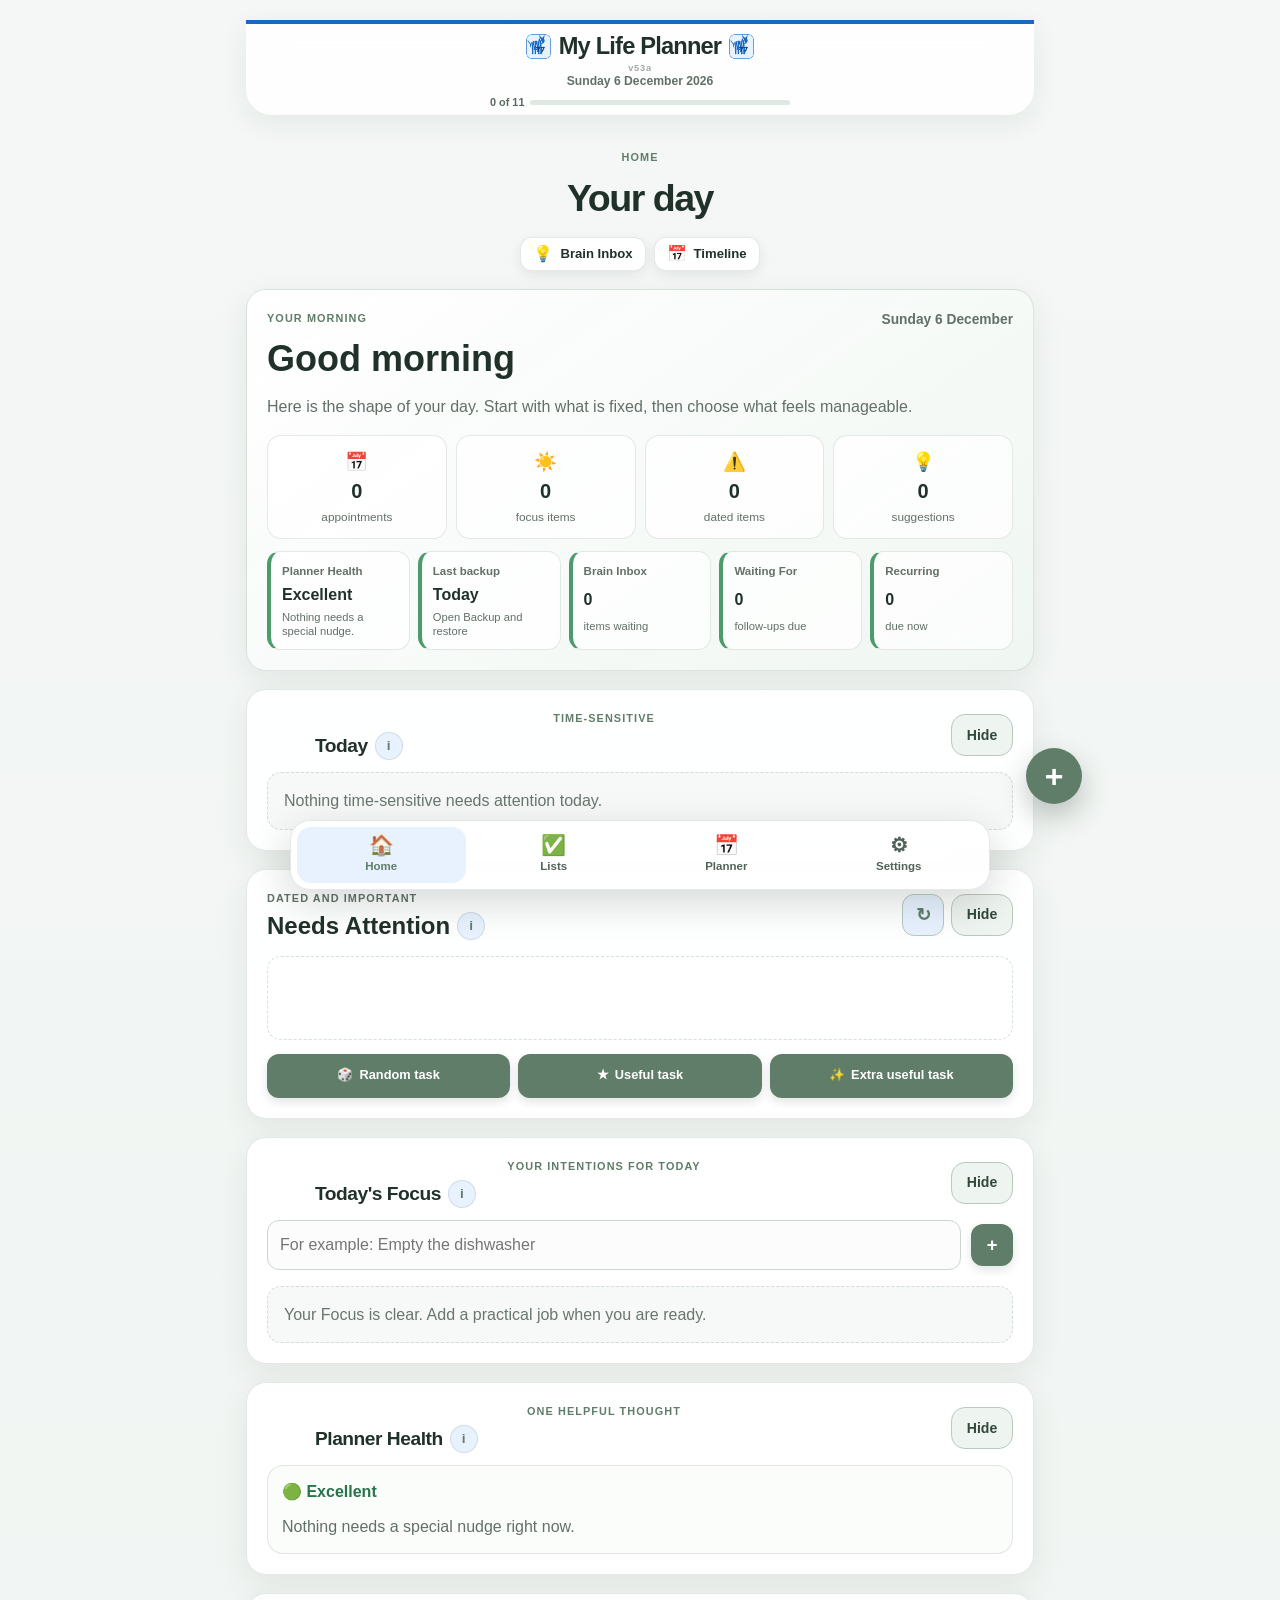
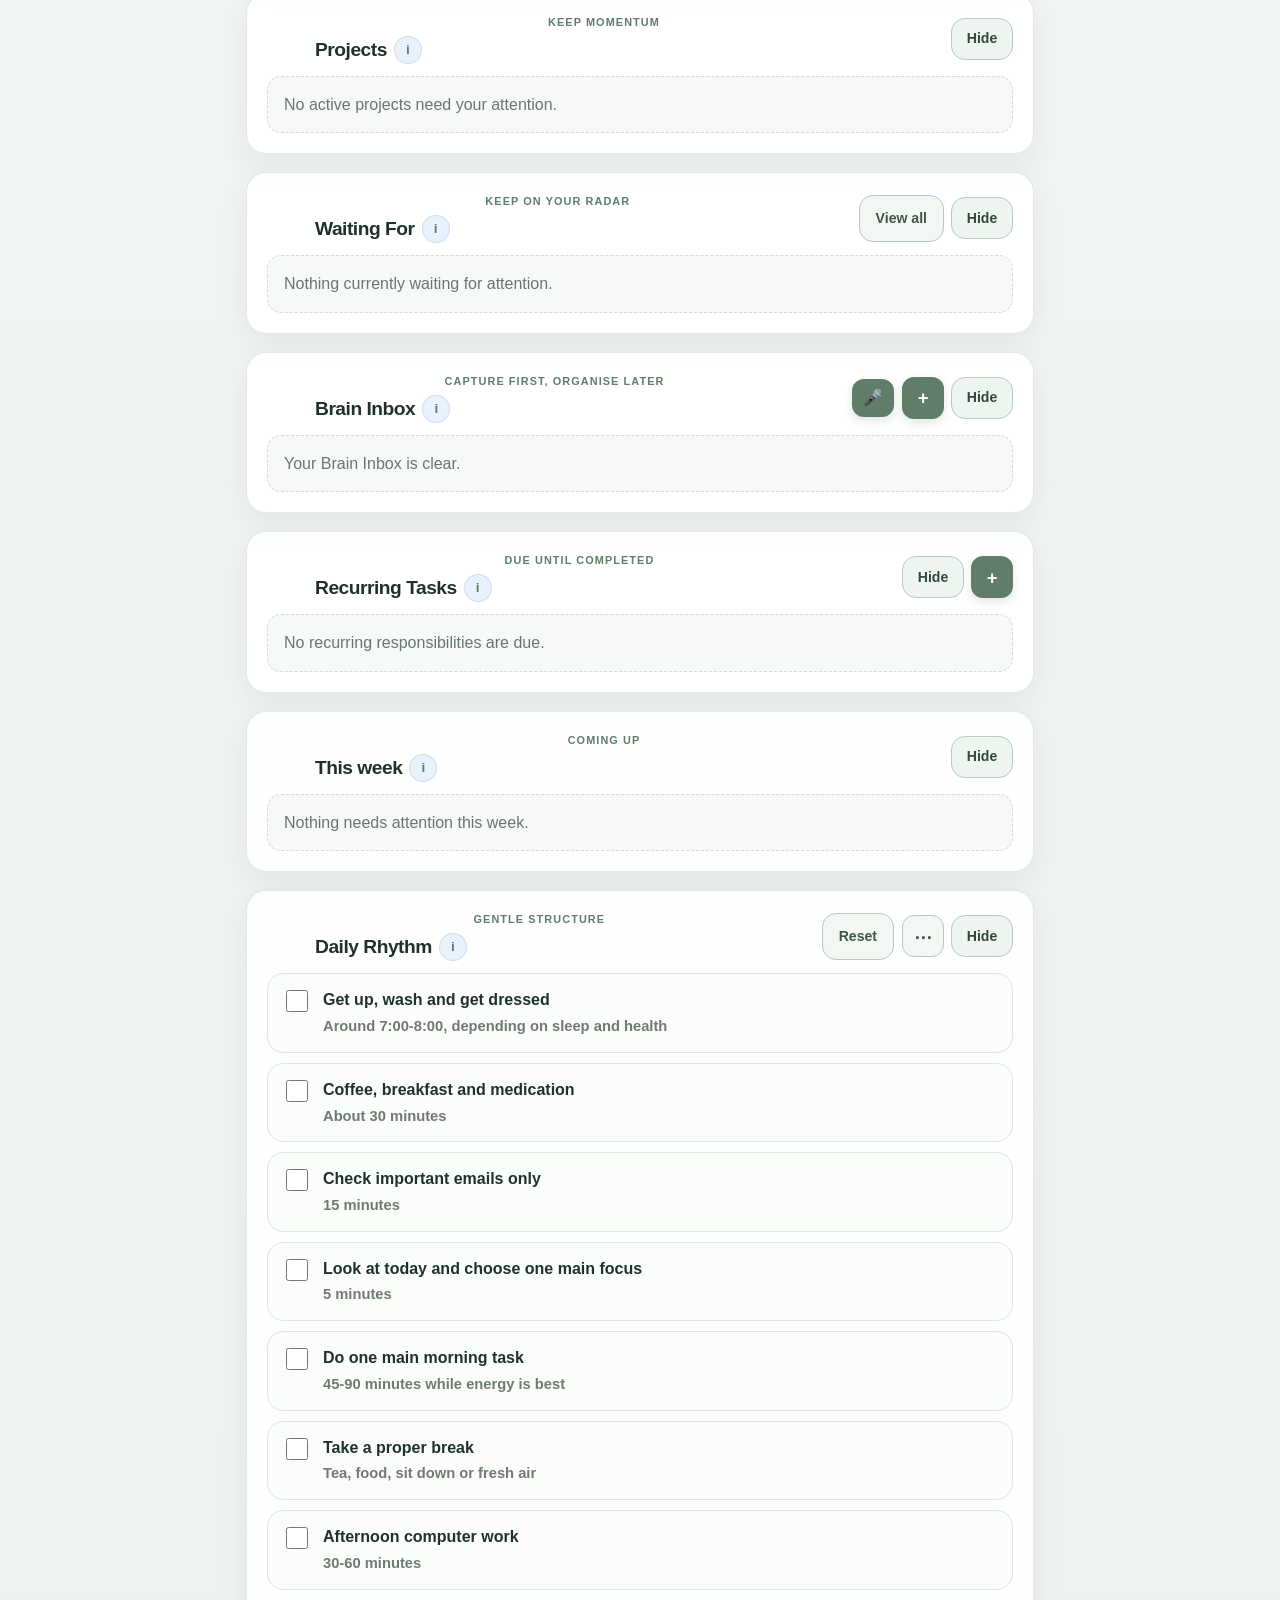
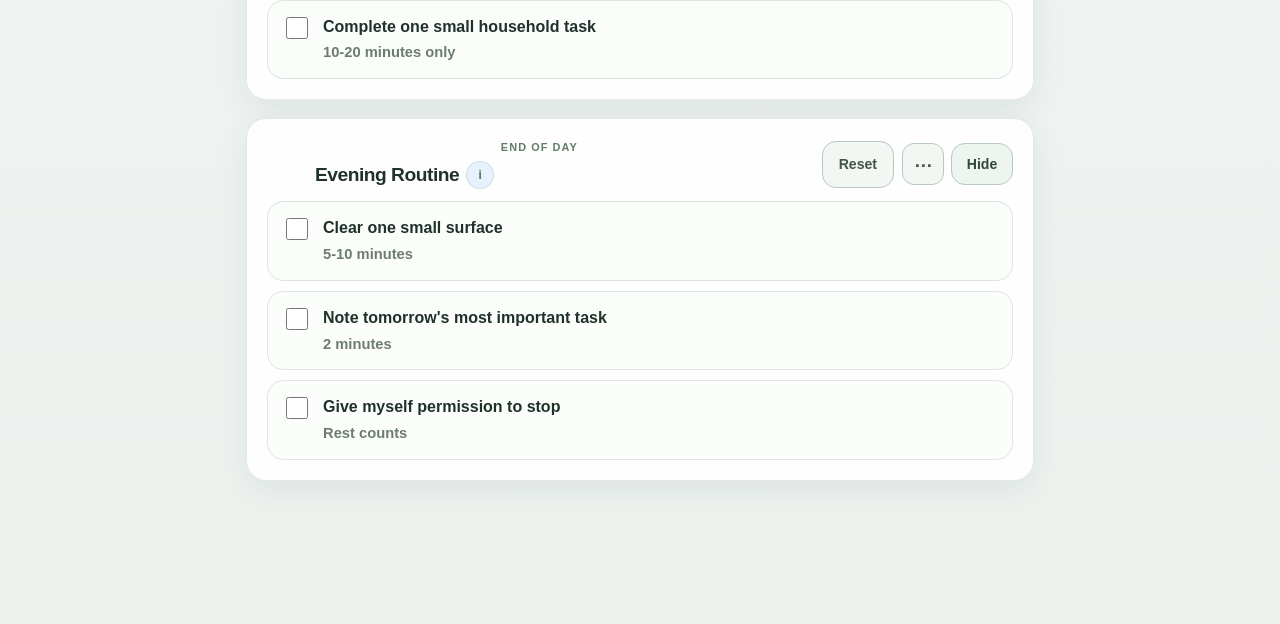
==== commit 7cec70da: "Add files via upload" ====
--- a/index.html
+++ b/index.html
@@ -4,8 +4,8 @@
   <meta charset="UTF-8">
   <meta name="viewport" content="width=device-width, initial-scale=1.0">
   <title>My Life Planner</title>
-  <link rel="stylesheet" href="style.css?v=53a-corrected">
-  <link rel="manifest" href="manifest.json?v=53a-corrected">
+  <link rel="stylesheet" href="style.css?v=53a-patch1-corrected">
+  <link rel="manifest" href="manifest.json?v=53a-patch1-corrected">
   <meta name="theme-color" content="#1769c2">
   <meta name="apple-mobile-web-app-capable" content="yes">
   <meta name="apple-mobile-web-app-status-bar-style" content="default">
@@ -113,11 +113,11 @@
       <div id="homeWaitingArea" class="compact-list"></div>
     </section>
 
-    <section id="homeDailyRhythmPanel" class="panel app-view-section home-collapsible" data-view="home" data-home-section="dailyRhythm"><div class="section-heading"><div><p class="eyebrow">Gentle structure</p><h2>Daily Rhythm</h2></div><button class="icon-button" type="button" onclick="openRoutineManager('daily')" aria-label="Manage daily rhythm">⋯</button></div>
+    <section id="homeDailyRhythmPanel" class="panel app-view-section home-collapsible" data-view="home" data-home-section="dailyRhythm"><div class="section-heading"><div><p class="eyebrow">Gentle structure</p><h2>Daily Rhythm</h2></div><div class="section-actions"><button class="small-button secondary-button routine-reset-button" type="button" onclick="resetRoutineGroup('daily')">Reset</button><button class="icon-button" type="button" onclick="openRoutineManager('daily')" aria-label="Manage daily rhythm">⋯</button></div></div>
       <div id="dailyChecklist" class="checklist"></div>
     </section>
 
-    <section id="homeEveningPanel" class="panel app-view-section home-collapsible" data-view="home" data-home-section="eveningRoutine"><div class="section-heading"><div><p class="eyebrow">End of day</p><h2>Gentle close-down</h2></div><div class="section-actions"><button class="small-button secondary-button routine-reset-button" type="button" onclick="resetDailyTasks()">Reset</button><button class="icon-button" type="button" onclick="openRoutineManager('evening')" aria-label="Manage gentle close-down">⋯</button></div></div>
+    <section id="homeEveningPanel" class="panel app-view-section home-collapsible" data-view="home" data-home-section="eveningRoutine"><div class="section-heading"><div><p class="eyebrow">End of day</p><h2>Evening Routine</h2></div><div class="section-actions"><button class="small-button secondary-button routine-reset-button" type="button" onclick="resetRoutineGroup('evening')">Reset</button><button class="icon-button" type="button" onclick="openRoutineManager('evening')" aria-label="Manage Evening Routine">⋯</button></div></div>
       <div id="homeEveningChecklist" class="checklist"></div>
     </section>
     <div class="lists-floating-wrap app-view-section" data-view="tasks">
@@ -264,9 +264,9 @@
       <div class="section-heading">
         <div>
           <p class="eyebrow">End of day</p>
-          <h2>Gentle close-down</h2>
-        </div>
-        <div class="section-actions"><button class="small-button secondary-button routine-reset-button" type="button" onclick="resetDailyTasks()">Reset</button><button class="small-button" type="button" onclick="openRoutineManager('evening')">Manage list</button></div>
+          <h2>Evening Routine</h2>
+        </div>
+        <div class="section-actions"><button class="small-button secondary-button routine-reset-button" type="button" onclick="resetRoutineGroup('evening')">Reset</button><button class="small-button" type="button" onclick="openRoutineManager('evening')">Manage list</button></div>
       </div>
       <div id="eveningChecklist" class="checklist"></div>
     </section>
@@ -397,7 +397,7 @@
           </div>
           <div class="card-actions"><a class="secondary-button guide-action-link" href="DEVELOPER_HANDBOOK.pdf" target="_blank" rel="noopener">Developer Handbook</a><button type="button" class="secondary-button" onclick="refreshDeveloperDashboard()">Refresh dashboard</button></div>
         </details>
-        <details class="storage-details settings-section-details" data-settings-section="about"><summary>About My Life Planner</summary><p><strong>Version:</strong> 53a</p><p><strong>Updated:</strong> 2 August 2026</p><p><strong>Designed by Blue Zebra 77</strong></p><p>Updates change the app layout but do not intentionally replace your personal information. Your data stays in this browser unless you export it.</p><h3>Recent changes</h3><ul class="change-log"><li><strong>v53a</strong> — Workflow &amp; Stability: restores accepted Home behaviour, recurrence and Cleaning by Area controls, fixes editing workflows, recurring visibility, reflection counts and daily routine reset.</li><li><strong>v53</strong> — Corrected Workflow Edition: preserves the accepted v52f Home order, collapsible sections, menus and forms while making Today’s Focus Convert move the original only after a successful save.</li><li><strong>v52f</strong> — Polish release: consistent controls and wording, smarter form defaults, improved search shortcuts, friendlier empty states, accessibility and mobile refinements.</li><li><strong>v52e</strong> — Added evening and weekly reflections, gentle encouragement, planner memory patterns and optional hidden statistics.</li><li><strong>v52c</strong> — Added a time-aware Morning Brief and calm Home summary cards for Planner Health, backup recency, Brain Inbox, Waiting For and recurring responsibilities.</li><li><strong>v52b</strong> — Planner Health 2.0, considerate habit suggestions and an in-app Help &amp; Guides centre.</li><li><strong>v52a</strong> — Calm Interface corrected build: information buttons across Lists and Planner, improved Home order and compact headings, and duplicate suppression between Today and Needs Attention.</li><li><strong>v51</strong> — Production release consolidating safe migrations, advanced recurrence, tags, Today’s Focus workspace, focus timer, Convert, Quick Add, Planner Health, calmer Home ordering and collapsible Settings.</li><li><strong>v50</strong> — Added recurring tasks that remain overdue until completed, with daily, weekly, monthly and yearly schedules.</li><li><strong>v49</strong> — Added Today's Focus, collapsible Home sections, collapsible project steps, improved Lists search/reset and better completed custom-list behaviour.</li><li><strong>v47</strong> — Restored reliable Lists search and retained the v46 stability fixes.</li><li><strong>v46</strong> — Consolidated automatic image handling, attachment previews, Quick Actions, flexible appointment repeats, version verification and the Developer Dashboard.</li><li><strong>v43</strong> — Added automatic image resizing, in-app attachment previews and a Quick Actions helper for opening Brain Inbox directly.</li><li><strong>v42</strong> — Expanded the Lists drawer so its choices are clearly visible, added a More Lists scroll cue when needed, and anchored the control to the planner edge on wide screens.</li><li><strong>v40</strong> — Rebuilt Lists navigation as a closed-by-default right-side drawer that resets correctly on rotation and resizing, with a close button on iPhone and MacBook.</li><li><strong>v39</strong> — Added a close control and improved iPhone landscape Lists navigation scrolling and placement.</li><li><strong>v38</strong> — Added responsive side-mounted Lists navigation, corrected section scroll positioning and made Custom List Save close the editor.</li><li><strong>v37</strong> — Moved Lists navigation to a sticky top position and reduced the Planner header and progress area.</li><li><strong>v36</strong> — Compact Home shortcuts, permanently anchored Lists navigation and clearer mobile access to every list.</li><li><strong>v36</strong> — Improved iPhone Timeline controls, added Home shortcuts, floating Lists navigation and polished custom-list editing.</li><li><strong>v34</strong> — Corrected first-load Timeline rendering, added custom lists and aligned section headings consistently.</li><li><strong>v33</strong> — Earlier Timeline initial-load correction.</li><li><strong>v32</strong> — Unified Timeline with Today, Tomorrow, Next 7 Days, This Month and All Upcoming filters.</li><li><strong>v30</strong> — Brain Inbox core: timestamped capture, categories and status, editing, processing, and safe conversion to To-do, Project, Appointment or Waiting For.</li><li><strong>v29</strong> — Rebuilt the Lists shortcuts with permanent visible text labels.</li><li><strong>v28</strong> — Added distinct font choices and Home-on-return behaviour.</li><li><strong>v27</strong> — Fixed Lists-menu opening, made font changes immediate and distinctive, and restored Home as the opening page.</li><li><strong>v26</strong> — Collapsible Lists, named section controls, centred headings and clearer font choices.</li><li><strong>v25</strong> — Corrected header version, optional appointment end time and simplified bottom navigation.</li><li><strong>v24</strong> — Appointment meeting links, improved editor and clearer appointment cards.</li><li><strong>v23</strong> — Settings controls and customisation persistence.</li><li><strong>v22</strong> — Compact three-dot menus for Lists.</li><li><strong>v21</strong> — Centred personalised header.</li><li><strong>v20</strong> — Code-quality cleanup.</li><li><strong>v19</strong> — Stable rendering fix.</li></ul></details>
+        <details class="storage-details settings-section-details" data-settings-section="about"><summary>About My Life Planner</summary><p><strong>Version:</strong> 53a</p><p><strong>Updated:</strong> 2 August 2026</p><p><strong>Designed by Blue Zebra 77</strong></p><p>Updates change the app layout but do not intentionally replace your personal information. Your data stays in this browser unless you export it.</p><h3>Recent changes</h3><ul class="change-log"><li><strong>v53a Patch</strong> — restores advanced monthly appointment recurrence, adds both routine Reset controls, renames Evening Routine and completes iPhone heading refinements.</li><li><strong>v53a</strong> — Workflow &amp; Stability: restores accepted Home behaviour, recurrence and Cleaning by Area controls, fixes editing workflows, recurring visibility, reflection counts and daily routine reset.</li><li><strong>v53</strong> — Corrected Workflow Edition: preserves the accepted v52f Home order, collapsible sections, menus and forms while making Today’s Focus Convert move the original only after a successful save.</li><li><strong>v52f</strong> — Polish release: consistent controls and wording, smarter form defaults, improved search shortcuts, friendlier empty states, accessibility and mobile refinements.</li><li><strong>v52e</strong> — Added evening and weekly reflections, gentle encouragement, planner memory patterns and optional hidden statistics.</li><li><strong>v52c</strong> — Added a time-aware Morning Brief and calm Home summary cards for Planner Health, backup recency, Brain Inbox, Waiting For and recurring responsibilities.</li><li><strong>v52b</strong> — Planner Health 2.0, considerate habit suggestions and an in-app Help &amp; Guides centre.</li><li><strong>v52a</strong> — Calm Interface corrected build: information buttons across Lists and Planner, improved Home order and compact headings, and duplicate suppression between Today and Needs Attention.</li><li><strong>v51</strong> — Production release consolidating safe migrations, advanced recurrence, tags, Today’s Focus workspace, focus timer, Convert, Quick Add, Planner Health, calmer Home ordering and collapsible Settings.</li><li><strong>v50</strong> — Added recurring tasks that remain overdue until completed, with daily, weekly, monthly and yearly schedules.</li><li><strong>v49</strong> — Added Today's Focus, collapsible Home sections, collapsible project steps, improved Lists search/reset and better completed custom-list behaviour.</li><li><strong>v47</strong> — Restored reliable Lists search and retained the v46 stability fixes.</li><li><strong>v46</strong> — Consolidated automatic image handling, attachment previews, Quick Actions, flexible appointment repeats, version verification and the Developer Dashboard.</li><li><strong>v43</strong> — Added automatic image resizing, in-app attachment previews and a Quick Actions helper for opening Brain Inbox directly.</li><li><strong>v42</strong> — Expanded the Lists drawer so its choices are clearly visible, added a More Lists scroll cue when needed, and anchored the control to the planner edge on wide screens.</li><li><strong>v40</strong> — Rebuilt Lists navigation as a closed-by-default right-side drawer that resets correctly on rotation and resizing, with a close button on iPhone and MacBook.</li><li><strong>v39</strong> — Added a close control and improved iPhone landscape Lists navigation scrolling and placement.</li><li><strong>v38</strong> — Added responsive side-mounted Lists navigation, corrected section scroll positioning and made Custom List Save close the editor.</li><li><strong>v37</strong> — Moved Lists navigation to a sticky top position and reduced the Planner header and progress area.</li><li><strong>v36</strong> — Compact Home shortcuts, permanently anchored Lists navigation and clearer mobile access to every list.</li><li><strong>v36</strong> — Improved iPhone Timeline controls, added Home shortcuts, floating Lists navigation and polished custom-list editing.</li><li><strong>v34</strong> — Corrected first-load Timeline rendering, added custom lists and aligned section headings consistently.</li><li><strong>v33</strong> — Earlier Timeline initial-load correction.</li><li><strong>v32</strong> — Unified Timeline with Today, Tomorrow, Next 7 Days, This Month and All Upcoming filters.</li><li><strong>v30</strong> — Brain Inbox core: timestamped capture, categories and status, editing, processing, and safe conversion to To-do, Project, Appointment or Waiting For.</li><li><strong>v29</strong> — Rebuilt the Lists shortcuts with permanent visible text labels.</li><li><strong>v28</strong> — Added distinct font choices and Home-on-return behaviour.</li><li><strong>v27</strong> — Fixed Lists-menu opening, made font changes immediate and distinctive, and restored Home as the opening page.</li><li><strong>v26</strong> — Collapsible Lists, named section controls, centred headings and clearer font choices.</li><li><strong>v25</strong> — Corrected header version, optional appointment end time and simplified bottom navigation.</li><li><strong>v24</strong> — Appointment meeting links, improved editor and clearer appointment cards.</li><li><strong>v23</strong> — Settings controls and customisation persistence.</li><li><strong>v22</strong> — Compact three-dot menus for Lists.</li><li><strong>v21</strong> — Centred personalised header.</li><li><strong>v20</strong> — Code-quality cleanup.</li><li><strong>v19</strong> — Stable rendering fix.</li></ul></details>
       </div>
     </dialog>
 
@@ -442,6 +442,9 @@
               <div class="appointment-repeat-grid">
                 <label>Repeat every<input id="appointmentRepeatInterval" type="number" oninput="updateAppointmentRepeatControls()" min="1" max="999" inputmode="numeric" value="1"></label>
                 <label>Period<select id="appointmentRepeatUnit" onchange="this.dataset.userChanged='true';updateAppointmentRepeatControls()"><option value="day">day(s)</option><option value="week">week(s)</option><option value="month">month(s)</option><option value="year">year(s)</option></select></label>
+                <label id="appointmentMonthlyModeLabel" hidden>Monthly rule<select id="appointmentMonthlyMode" onchange="updateAppointmentRepeatControls()"><option value="date">Same calendar date</option><option value="nthWeekday">Weekday position</option></select></label>
+                <label id="appointmentOrdinalLabel" hidden>Occurrence<select id="appointmentOrdinal" onchange="updateAppointmentRepeatControls()"><option value="1">First</option><option value="2">Second</option><option value="3">Third</option><option value="4">Fourth</option><option value="-1">Last</option></select></label>
+                <label id="appointmentWeekdayLabel" hidden>Weekday<select id="appointmentWeekday" onchange="updateAppointmentRepeatControls()"><option value="1">Monday</option><option value="2">Tuesday</option><option value="3">Wednesday</option><option value="4">Thursday</option><option value="5">Friday</option><option value="6">Saturday</option><option value="0">Sunday</option></select></label>
                 <label>Ends<select id="appointmentRepeatEnd" onchange="updateAppointmentRepeatControls()"><option value="never">Never</option><option value="count">After a number of appointments</option><option value="date">On a date</option></select></label>
                 <label id="appointmentRepeatCountLabel" hidden>Number of appointments<input id="appointmentRepeatCount" type="number" oninput="updateAppointmentRepeatControls()" min="1" max="999" inputmode="numeric" value="10"></label>
                 <label id="appointmentRepeatEndDateLabel" hidden>Last possible date<input id="appointmentRepeatEndDate" type="date" onchange="updateAppointmentRepeatControls()"></label>
@@ -483,7 +486,7 @@
         <label>Status<select id="recurringTaskStatus"><option value="active">Active</option><option value="paused">Paused</option></select></label>
       </div>
       <label>Tags (optional)<input id="recurringTaskTags" type="text" maxlength="240" placeholder="Health, Medication"><span class="field-help">Separate tags with commas.</span></label>
-      <p id="recurringRuleSummary" class="recurring-rule-summary" aria-live="polite"></p><p class="card-meta">The schedule stays anchored to its rule. Completing an overdue task moves it to the next scheduled occurrence after today.</p>
+      <p class="field-help recurring-monthly-help">For “every second Thursday of the month”, choose Month(s), Weekday position, Second and Thursday.</p><p id="recurringRuleSummary" class="recurring-rule-summary" aria-live="polite"></p><p class="card-meta">The schedule stays anchored to its rule. Completing an overdue task moves it to the next scheduled occurrence after today.</p>
       <div class="dialog-actions"><button type="button" class="secondary-button" onclick="closeRecurringTaskDialog()">Cancel</button><button type="submit">Save recurring task</button></div>
     </form>
   </dialog>
@@ -706,6 +709,6 @@
     <div class="dialog-actions"><button type="button" class="secondary-button" onclick="downloadCurrentAttachment()">Download copy</button><button type="button" onclick="closeAttachmentViewer()">Close</button></div>
   </dialog>
 
-  <script src="app.js?v=53a-corrected"></script>
+  <script src="app.js?v=53a-patch1-corrected"></script>
 </body>
 </html>
--- a/style.css
+++ b/style.css
@@ -1476,3 +1476,17 @@
  .home-heading-controls .info-toggle{position:static!important;transform:none!important}
  .panel{padding:14px}
 }
+
+
+/* ===== v53a patch 1 ===== */
+.recurring-monthly-help{margin:.15rem 0 .65rem;color:var(--muted);font-size:.85rem}
+@media(max-width:600px){
+  .home-collapsible h2{font-size:1.12rem!important;line-height:1.12!important;letter-spacing:-.02em!important}
+  .home-collapsible .section-title-line{display:grid!important;grid-template-columns:minmax(0,1fr) auto!important;align-items:center!important;gap:.35rem!important;width:100%!important}
+  .home-collapsible .section-title-line h2{min-width:0!important;overflow-wrap:anywhere!important}
+  .home-collapsible .section-info-button{position:static!important;inset:auto!important;transform:none!important;justify-self:end!important}
+  .home-collapsible>.section-heading,.home-collapsible>.focus-heading,.v53a-home-heading{display:grid!important;grid-template-columns:minmax(0,1fr) auto!important;align-items:start!important;gap:.45rem!important}
+  .home-heading-controls{grid-column:2!important;grid-row:1!important;align-self:start!important;position:static!important;max-width:none!important}
+  .home-heading-controls>*{position:static!important;transform:none!important}
+  .home-collapsible>.section-heading>div:first-child,.home-collapsible>.focus-heading>div:first-child{grid-column:1!important;min-width:0!important}
+}
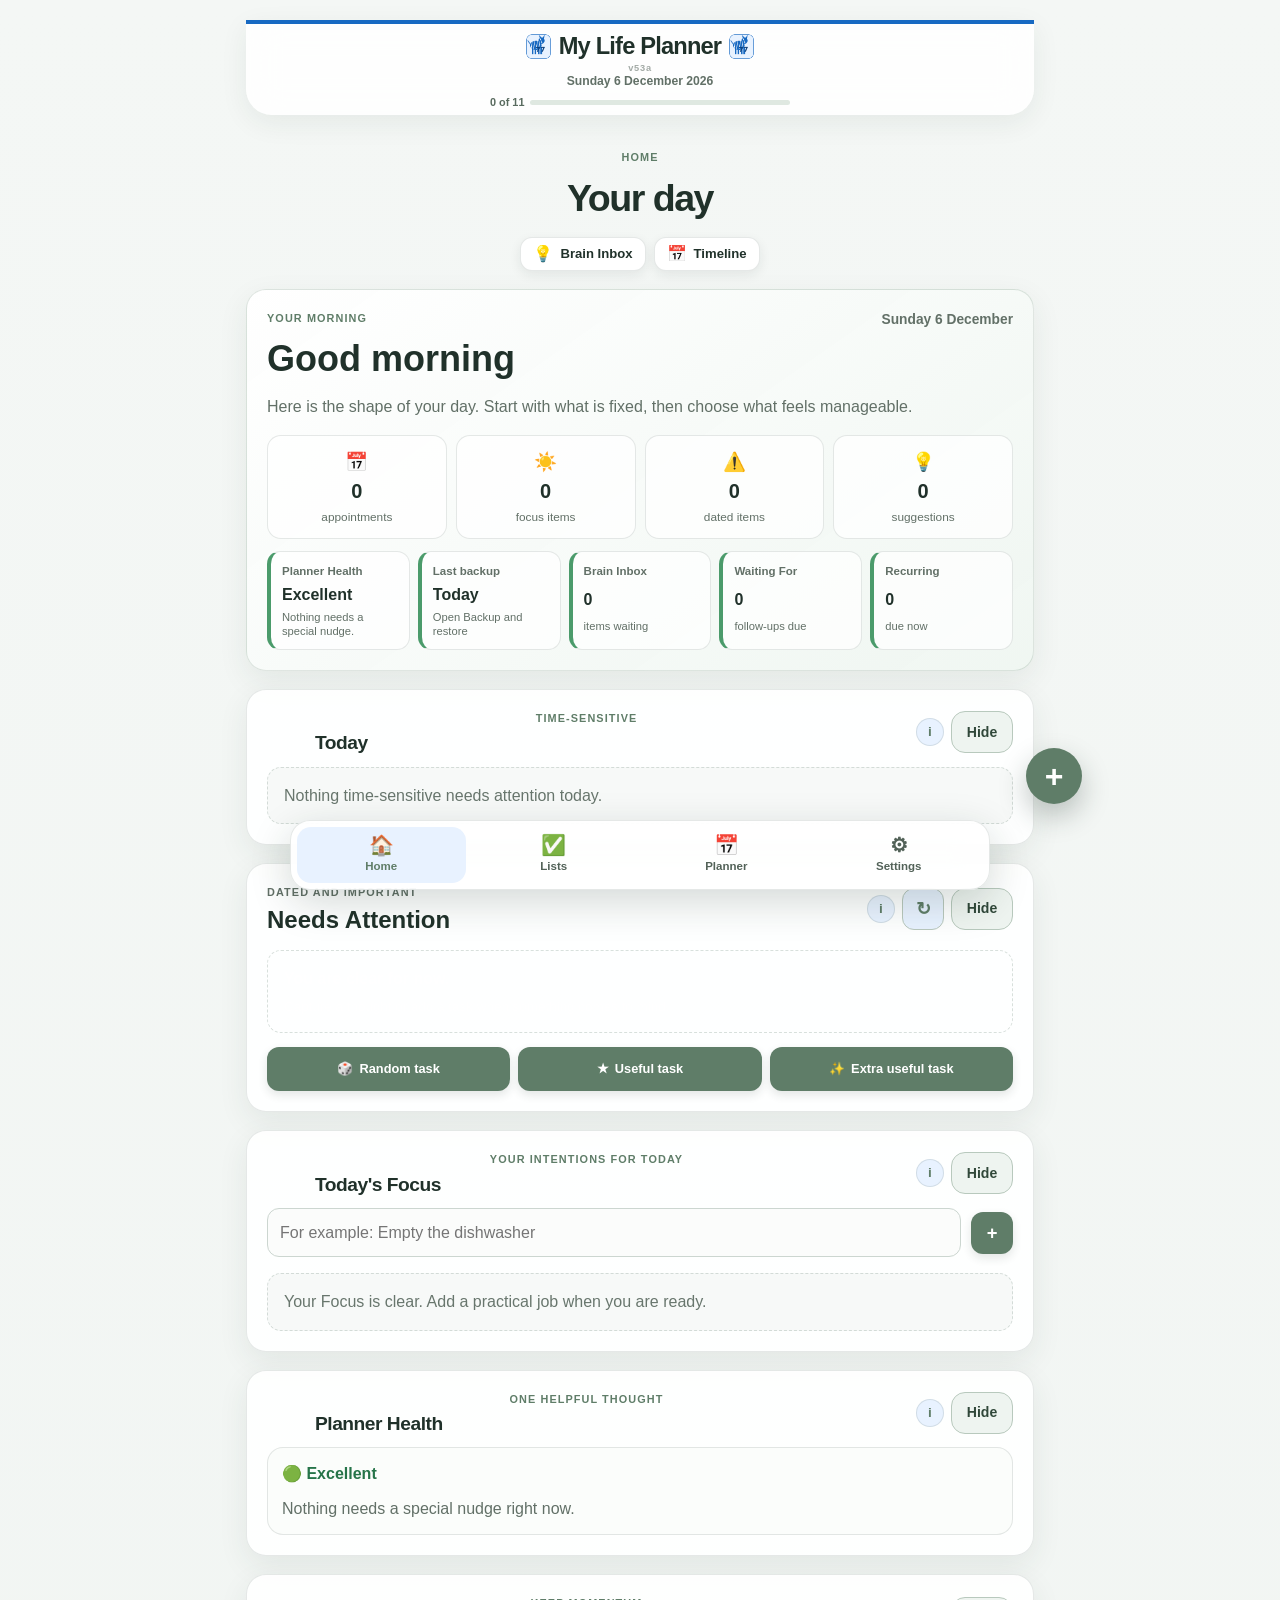
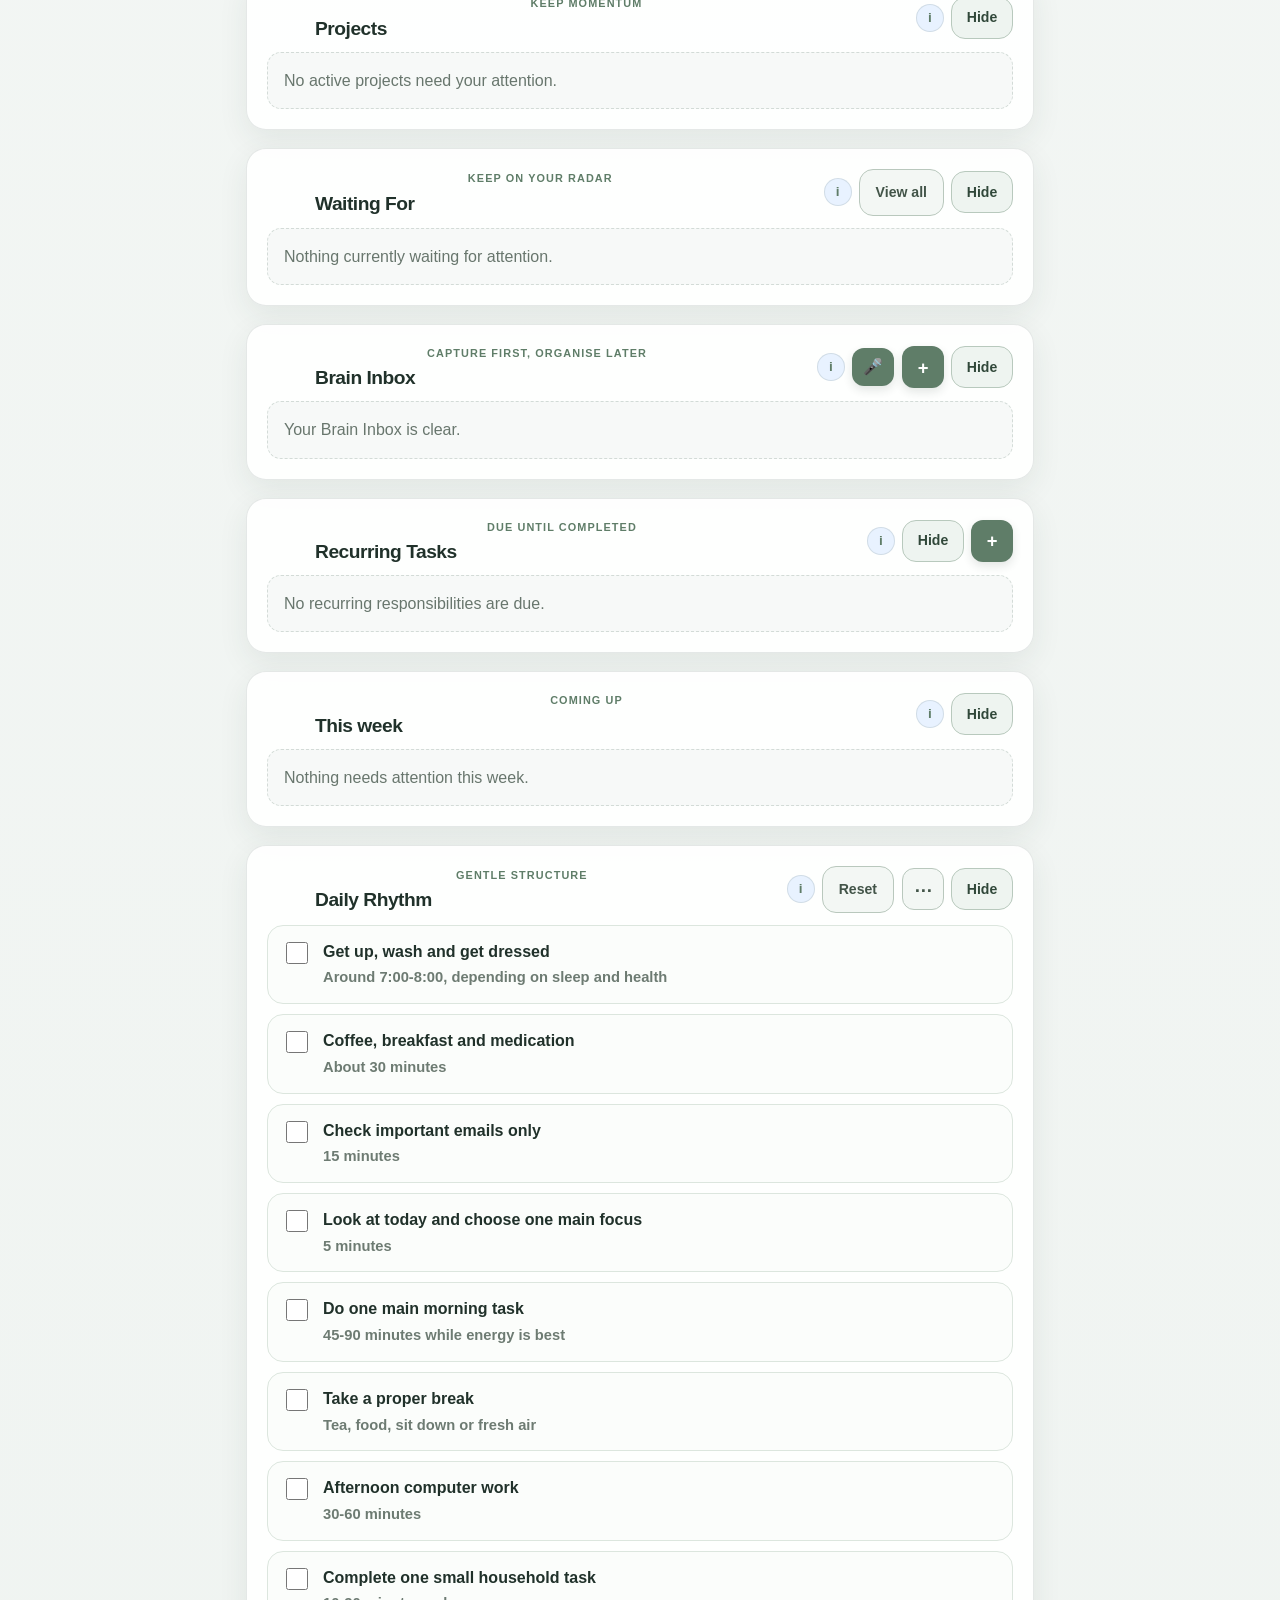
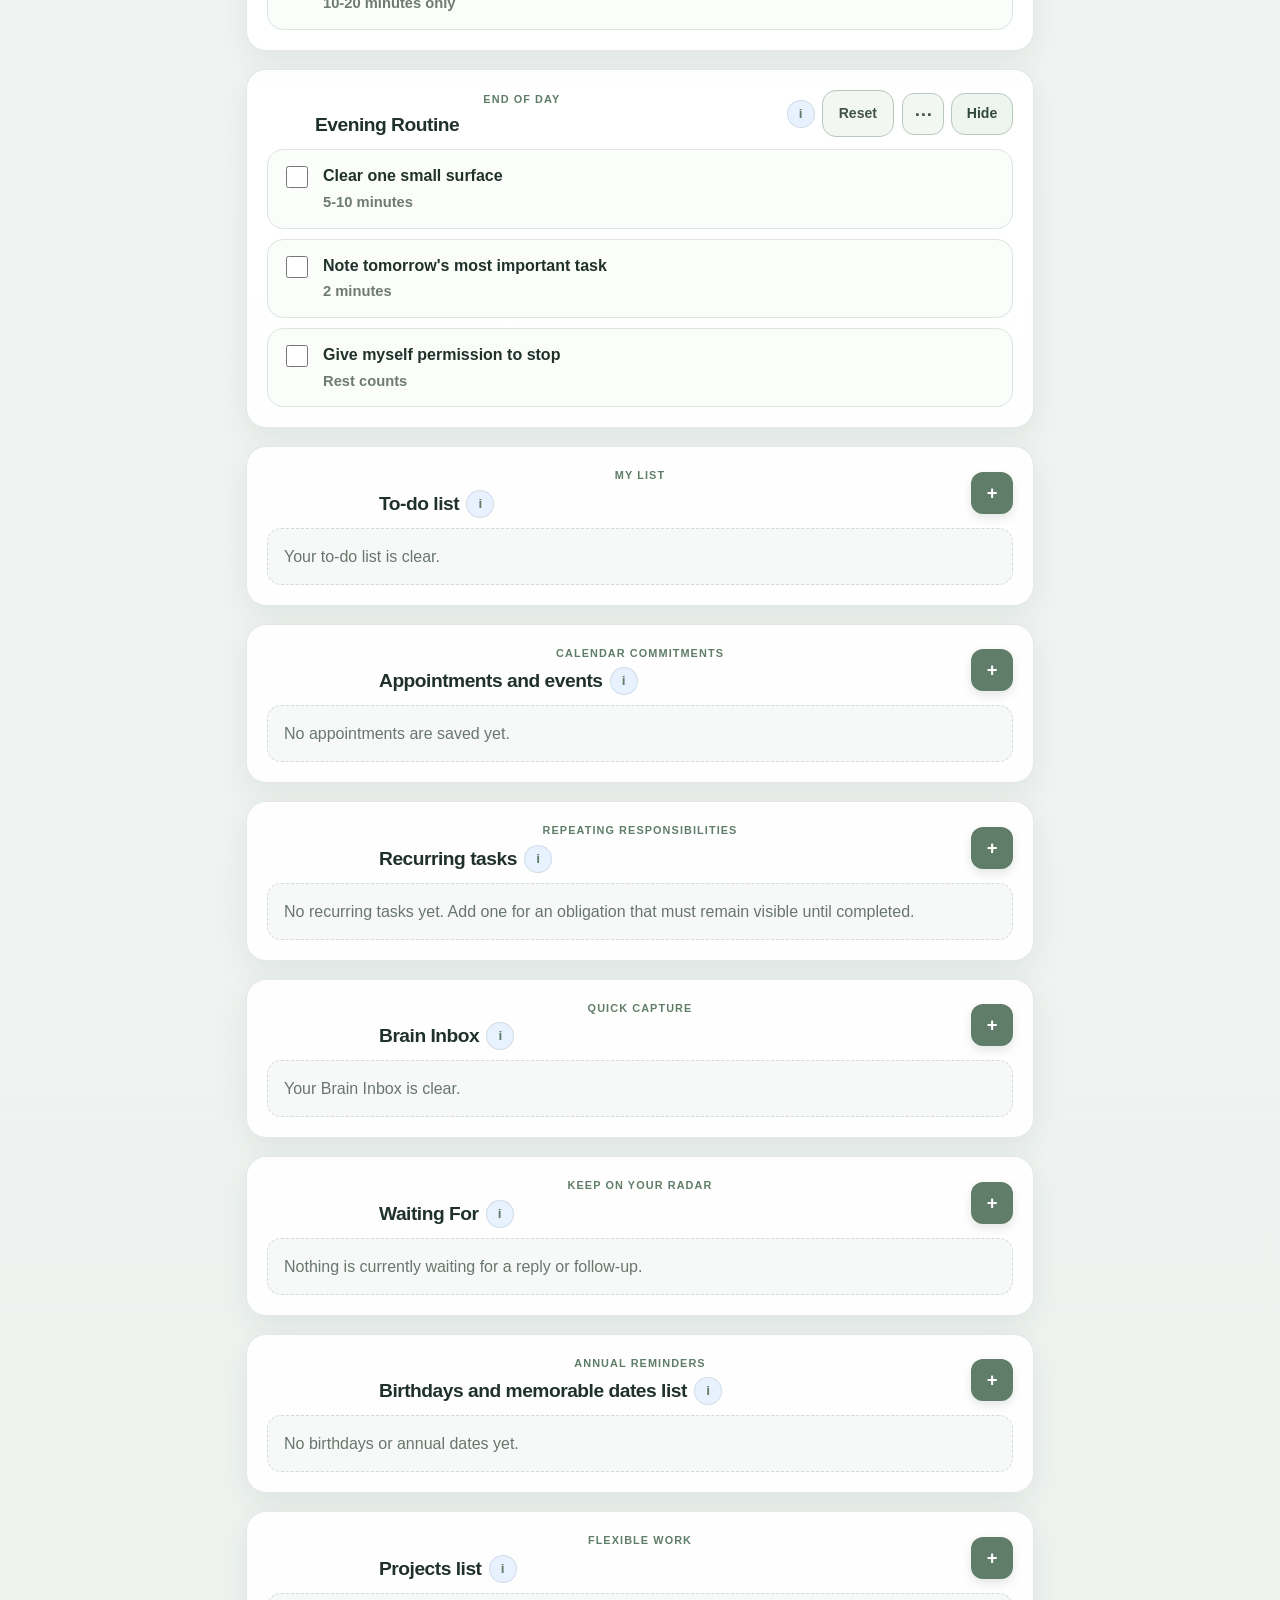
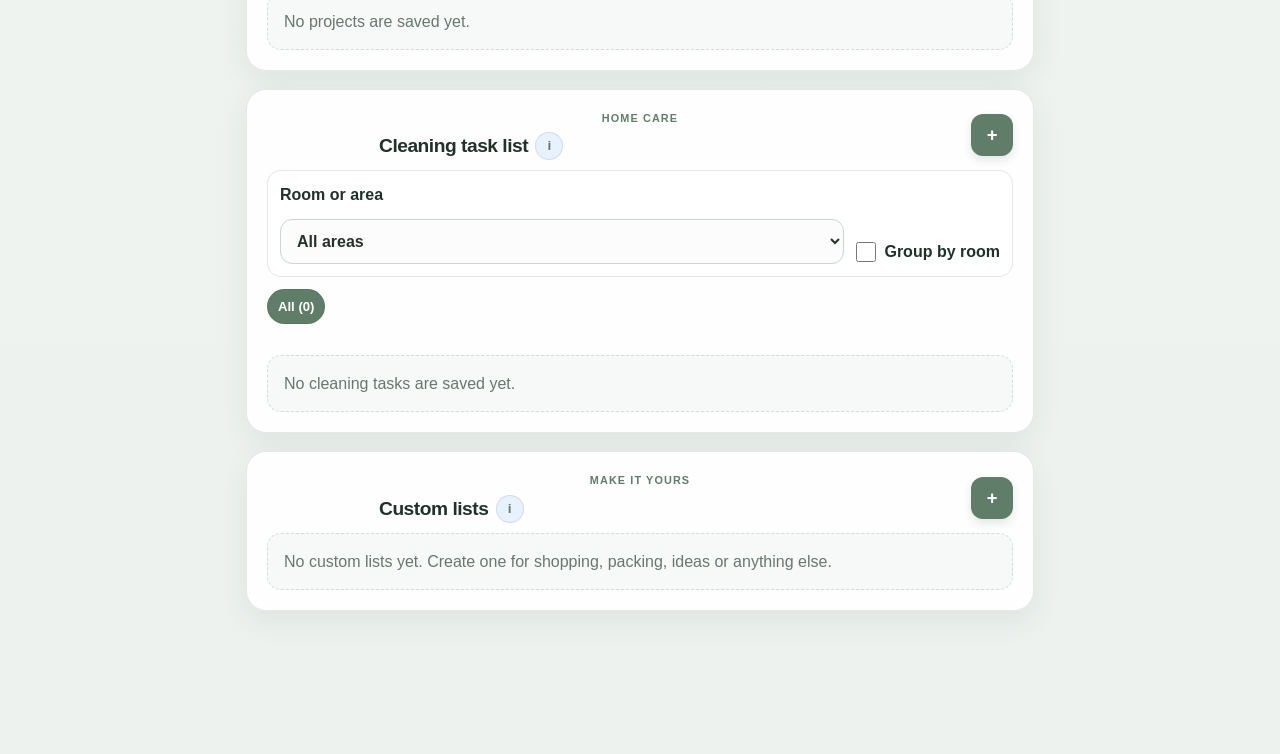
==== commit 8caaff8b: "Add files via upload" ====
--- a/index.html
+++ b/index.html
@@ -4,8 +4,8 @@
   <meta charset="UTF-8">
   <meta name="viewport" content="width=device-width, initial-scale=1.0">
   <title>My Life Planner</title>
-  <link rel="stylesheet" href="style.css?v=53a-patch1-corrected">
-  <link rel="manifest" href="manifest.json?v=53a-patch1-corrected">
+  <link rel="stylesheet" href="style.css?v=53a-final-polish">
+  <link rel="manifest" href="manifest.json?v=53a-final-polish-corrected">
   <meta name="theme-color" content="#1769c2">
   <meta name="apple-mobile-web-app-capable" content="yes">
   <meta name="apple-mobile-web-app-status-bar-style" content="default">
@@ -397,7 +397,7 @@
           </div>
           <div class="card-actions"><a class="secondary-button guide-action-link" href="DEVELOPER_HANDBOOK.pdf" target="_blank" rel="noopener">Developer Handbook</a><button type="button" class="secondary-button" onclick="refreshDeveloperDashboard()">Refresh dashboard</button></div>
         </details>
-        <details class="storage-details settings-section-details" data-settings-section="about"><summary>About My Life Planner</summary><p><strong>Version:</strong> 53a</p><p><strong>Updated:</strong> 2 August 2026</p><p><strong>Designed by Blue Zebra 77</strong></p><p>Updates change the app layout but do not intentionally replace your personal information. Your data stays in this browser unless you export it.</p><h3>Recent changes</h3><ul class="change-log"><li><strong>v53a Patch</strong> — restores advanced monthly appointment recurrence, adds both routine Reset controls, renames Evening Routine and completes iPhone heading refinements.</li><li><strong>v53a</strong> — Workflow &amp; Stability: restores accepted Home behaviour, recurrence and Cleaning by Area controls, fixes editing workflows, recurring visibility, reflection counts and daily routine reset.</li><li><strong>v53</strong> — Corrected Workflow Edition: preserves the accepted v52f Home order, collapsible sections, menus and forms while making Today’s Focus Convert move the original only after a successful save.</li><li><strong>v52f</strong> — Polish release: consistent controls and wording, smarter form defaults, improved search shortcuts, friendlier empty states, accessibility and mobile refinements.</li><li><strong>v52e</strong> — Added evening and weekly reflections, gentle encouragement, planner memory patterns and optional hidden statistics.</li><li><strong>v52c</strong> — Added a time-aware Morning Brief and calm Home summary cards for Planner Health, backup recency, Brain Inbox, Waiting For and recurring responsibilities.</li><li><strong>v52b</strong> — Planner Health 2.0, considerate habit suggestions and an in-app Help &amp; Guides centre.</li><li><strong>v52a</strong> — Calm Interface corrected build: information buttons across Lists and Planner, improved Home order and compact headings, and duplicate suppression between Today and Needs Attention.</li><li><strong>v51</strong> — Production release consolidating safe migrations, advanced recurrence, tags, Today’s Focus workspace, focus timer, Convert, Quick Add, Planner Health, calmer Home ordering and collapsible Settings.</li><li><strong>v50</strong> — Added recurring tasks that remain overdue until completed, with daily, weekly, monthly and yearly schedules.</li><li><strong>v49</strong> — Added Today's Focus, collapsible Home sections, collapsible project steps, improved Lists search/reset and better completed custom-list behaviour.</li><li><strong>v47</strong> — Restored reliable Lists search and retained the v46 stability fixes.</li><li><strong>v46</strong> — Consolidated automatic image handling, attachment previews, Quick Actions, flexible appointment repeats, version verification and the Developer Dashboard.</li><li><strong>v43</strong> — Added automatic image resizing, in-app attachment previews and a Quick Actions helper for opening Brain Inbox directly.</li><li><strong>v42</strong> — Expanded the Lists drawer so its choices are clearly visible, added a More Lists scroll cue when needed, and anchored the control to the planner edge on wide screens.</li><li><strong>v40</strong> — Rebuilt Lists navigation as a closed-by-default right-side drawer that resets correctly on rotation and resizing, with a close button on iPhone and MacBook.</li><li><strong>v39</strong> — Added a close control and improved iPhone landscape Lists navigation scrolling and placement.</li><li><strong>v38</strong> — Added responsive side-mounted Lists navigation, corrected section scroll positioning and made Custom List Save close the editor.</li><li><strong>v37</strong> — Moved Lists navigation to a sticky top position and reduced the Planner header and progress area.</li><li><strong>v36</strong> — Compact Home shortcuts, permanently anchored Lists navigation and clearer mobile access to every list.</li><li><strong>v36</strong> — Improved iPhone Timeline controls, added Home shortcuts, floating Lists navigation and polished custom-list editing.</li><li><strong>v34</strong> — Corrected first-load Timeline rendering, added custom lists and aligned section headings consistently.</li><li><strong>v33</strong> — Earlier Timeline initial-load correction.</li><li><strong>v32</strong> — Unified Timeline with Today, Tomorrow, Next 7 Days, This Month and All Upcoming filters.</li><li><strong>v30</strong> — Brain Inbox core: timestamped capture, categories and status, editing, processing, and safe conversion to To-do, Project, Appointment or Waiting For.</li><li><strong>v29</strong> — Rebuilt the Lists shortcuts with permanent visible text labels.</li><li><strong>v28</strong> — Added distinct font choices and Home-on-return behaviour.</li><li><strong>v27</strong> — Fixed Lists-menu opening, made font changes immediate and distinctive, and restored Home as the opening page.</li><li><strong>v26</strong> — Collapsible Lists, named section controls, centred headings and clearer font choices.</li><li><strong>v25</strong> — Corrected header version, optional appointment end time and simplified bottom navigation.</li><li><strong>v24</strong> — Appointment meeting links, improved editor and clearer appointment cards.</li><li><strong>v23</strong> — Settings controls and customisation persistence.</li><li><strong>v22</strong> — Compact three-dot menus for Lists.</li><li><strong>v21</strong> — Centred personalised header.</li><li><strong>v20</strong> — Code-quality cleanup.</li><li><strong>v19</strong> — Stable rendering fix.</li></ul></details>
+        <details class="storage-details settings-section-details" data-settings-section="about"><summary>About My Life Planner</summary><p><strong>Version:</strong> 53a</p><p><strong>Updated:</strong> 2 August 2026</p><p><strong>Designed by Blue Zebra 77</strong></p><p>Updates change the app layout but do not intentionally replace your personal information. Your data stays in this browser unless you export it.</p><h3>Recent changes</h3><ul class="change-log"><li><strong>v53a Final Polish Patch</strong> — gives iPhone Home titles their own row, moves controls to a consistent second row and makes clearing Lists search immediately restore every list.</li><li><strong>v53a Patch</strong> — restores advanced monthly appointment recurrence, adds both routine Reset controls, renames Evening Routine and completes iPhone heading refinements.</li><li><strong>v53a</strong> — Workflow &amp; Stability: restores accepted Home behaviour, recurrence and Cleaning by Area controls, fixes editing workflows, recurring visibility, reflection counts and daily routine reset.</li><li><strong>v53</strong> — Corrected Workflow Edition: preserves the accepted v52f Home order, collapsible sections, menus and forms while making Today’s Focus Convert move the original only after a successful save.</li><li><strong>v52f</strong> — Polish release: consistent controls and wording, smarter form defaults, improved search shortcuts, friendlier empty states, accessibility and mobile refinements.</li><li><strong>v52e</strong> — Added evening and weekly reflections, gentle encouragement, planner memory patterns and optional hidden statistics.</li><li><strong>v52c</strong> — Added a time-aware Morning Brief and calm Home summary cards for Planner Health, backup recency, Brain Inbox, Waiting For and recurring responsibilities.</li><li><strong>v52b</strong> — Planner Health 2.0, considerate habit suggestions and an in-app Help &amp; Guides centre.</li><li><strong>v52a</strong> — Calm Interface corrected build: information buttons across Lists and Planner, improved Home order and compact headings, and duplicate suppression between Today and Needs Attention.</li><li><strong>v51</strong> — Production release consolidating safe migrations, advanced recurrence, tags, Today’s Focus workspace, focus timer, Convert, Quick Add, Planner Health, calmer Home ordering and collapsible Settings.</li><li><strong>v50</strong> — Added recurring tasks that remain overdue until completed, with daily, weekly, monthly and yearly schedules.</li><li><strong>v49</strong> — Added Today's Focus, collapsible Home sections, collapsible project steps, improved Lists search/reset and better completed custom-list behaviour.</li><li><strong>v47</strong> — Restored reliable Lists search and retained the v46 stability fixes.</li><li><strong>v46</strong> — Consolidated automatic image handling, attachment previews, Quick Actions, flexible appointment repeats, version verification and the Developer Dashboard.</li><li><strong>v43</strong> — Added automatic image resizing, in-app attachment previews and a Quick Actions helper for opening Brain Inbox directly.</li><li><strong>v42</strong> — Expanded the Lists drawer so its choices are clearly visible, added a More Lists scroll cue when needed, and anchored the control to the planner edge on wide screens.</li><li><strong>v40</strong> — Rebuilt Lists navigation as a closed-by-default right-side drawer that resets correctly on rotation and resizing, with a close button on iPhone and MacBook.</li><li><strong>v39</strong> — Added a close control and improved iPhone landscape Lists navigation scrolling and placement.</li><li><strong>v38</strong> — Added responsive side-mounted Lists navigation, corrected section scroll positioning and made Custom List Save close the editor.</li><li><strong>v37</strong> — Moved Lists navigation to a sticky top position and reduced the Planner header and progress area.</li><li><strong>v36</strong> — Compact Home shortcuts, permanently anchored Lists navigation and clearer mobile access to every list.</li><li><strong>v36</strong> — Improved iPhone Timeline controls, added Home shortcuts, floating Lists navigation and polished custom-list editing.</li><li><strong>v34</strong> — Corrected first-load Timeline rendering, added custom lists and aligned section headings consistently.</li><li><strong>v33</strong> — Earlier Timeline initial-load correction.</li><li><strong>v32</strong> — Unified Timeline with Today, Tomorrow, Next 7 Days, This Month and All Upcoming filters.</li><li><strong>v30</strong> — Brain Inbox core: timestamped capture, categories and status, editing, processing, and safe conversion to To-do, Project, Appointment or Waiting For.</li><li><strong>v29</strong> — Rebuilt the Lists shortcuts with permanent visible text labels.</li><li><strong>v28</strong> — Added distinct font choices and Home-on-return behaviour.</li><li><strong>v27</strong> — Fixed Lists-menu opening, made font changes immediate and distinctive, and restored Home as the opening page.</li><li><strong>v26</strong> — Collapsible Lists, named section controls, centred headings and clearer font choices.</li><li><strong>v25</strong> — Corrected header version, optional appointment end time and simplified bottom navigation.</li><li><strong>v24</strong> — Appointment meeting links, improved editor and clearer appointment cards.</li><li><strong>v23</strong> — Settings controls and customisation persistence.</li><li><strong>v22</strong> — Compact three-dot menus for Lists.</li><li><strong>v21</strong> — Centred personalised header.</li><li><strong>v20</strong> — Code-quality cleanup.</li><li><strong>v19</strong> — Stable rendering fix.</li></ul></details>
       </div>
     </dialog>
 
@@ -709,6 +709,6 @@
     <div class="dialog-actions"><button type="button" class="secondary-button" onclick="downloadCurrentAttachment()">Download copy</button><button type="button" onclick="closeAttachmentViewer()">Close</button></div>
   </dialog>
 
-  <script src="app.js?v=53a-patch1-corrected"></script>
+  <script src="app.js?v=53a-final-polish"></script>
 </body>
 </html>
--- a/style.css
+++ b/style.css
@@ -1490,3 +1490,72 @@
   .home-heading-controls>*{position:static!important;transform:none!important}
   .home-collapsible>.section-heading>div:first-child,.home-collapsible>.focus-heading>div:first-child{grid-column:1!important;min-width:0!important}
 }
+
+
+/* ===== v53a Final Polish Patch ===== */
+/* Home headings: title gets the full mobile width; all controls use a predictable second row. */
+@media(max-width:600px){
+  .home-collapsible>.section-heading,
+  .home-collapsible>.focus-heading,
+  .v53a-home-heading{
+    display:grid!important;
+    grid-template-columns:minmax(0,1fr)!important;
+    grid-template-rows:auto auto!important;
+    align-items:start!important;
+    gap:.55rem!important;
+  }
+  .home-collapsible>.section-heading>div:first-child,
+  .home-collapsible>.focus-heading>div:first-child,
+  .v53a-home-heading>div:first-child{
+    grid-column:1!important;
+    grid-row:1!important;
+    width:100%!important;
+    min-width:0!important;
+    padding-left:0!important;
+    padding-right:0!important;
+    text-align:left!important;
+  }
+  .home-collapsible .section-title-line{
+    display:block!important;
+    width:100%!important;
+  }
+  .home-collapsible h2,
+  .home-collapsible .section-title-line h2{
+    display:block!important;
+    width:100%!important;
+    max-width:none!important;
+    font-size:1.28rem!important;
+    line-height:1.12!important;
+    overflow-wrap:normal!important;
+    word-break:normal!important;
+    hyphens:none!important;
+    text-align:left!important;
+    margin:0!important;
+  }
+  .home-collapsible .eyebrow{text-align:left!important;margin-bottom:.32rem!important;}
+  .home-heading-controls{
+    grid-column:1!important;
+    grid-row:2!important;
+    width:100%!important;
+    max-width:100%!important;
+    margin:0!important;
+    display:flex!important;
+    align-items:center!important;
+    justify-content:flex-end!important;
+    flex-wrap:wrap!important;
+    gap:.42rem!important;
+    position:static!important;
+  }
+  .home-heading-controls>*{position:static!important;transform:none!important;margin:0!important;}
+  .home-heading-controls .section-info-button{order:-10;}
+  .home-heading-controls .home-collapse-toggle{margin-left:auto!important;}
+  .home-heading-controls .small-button,
+  .home-heading-controls .icon-button,
+  .home-heading-controls .section-plus,
+  .home-heading-controls .voice-button,
+  .home-heading-controls .section-info-button{
+    width:auto!important;
+    min-width:42px!important;
+    max-width:100%!important;
+  }
+}
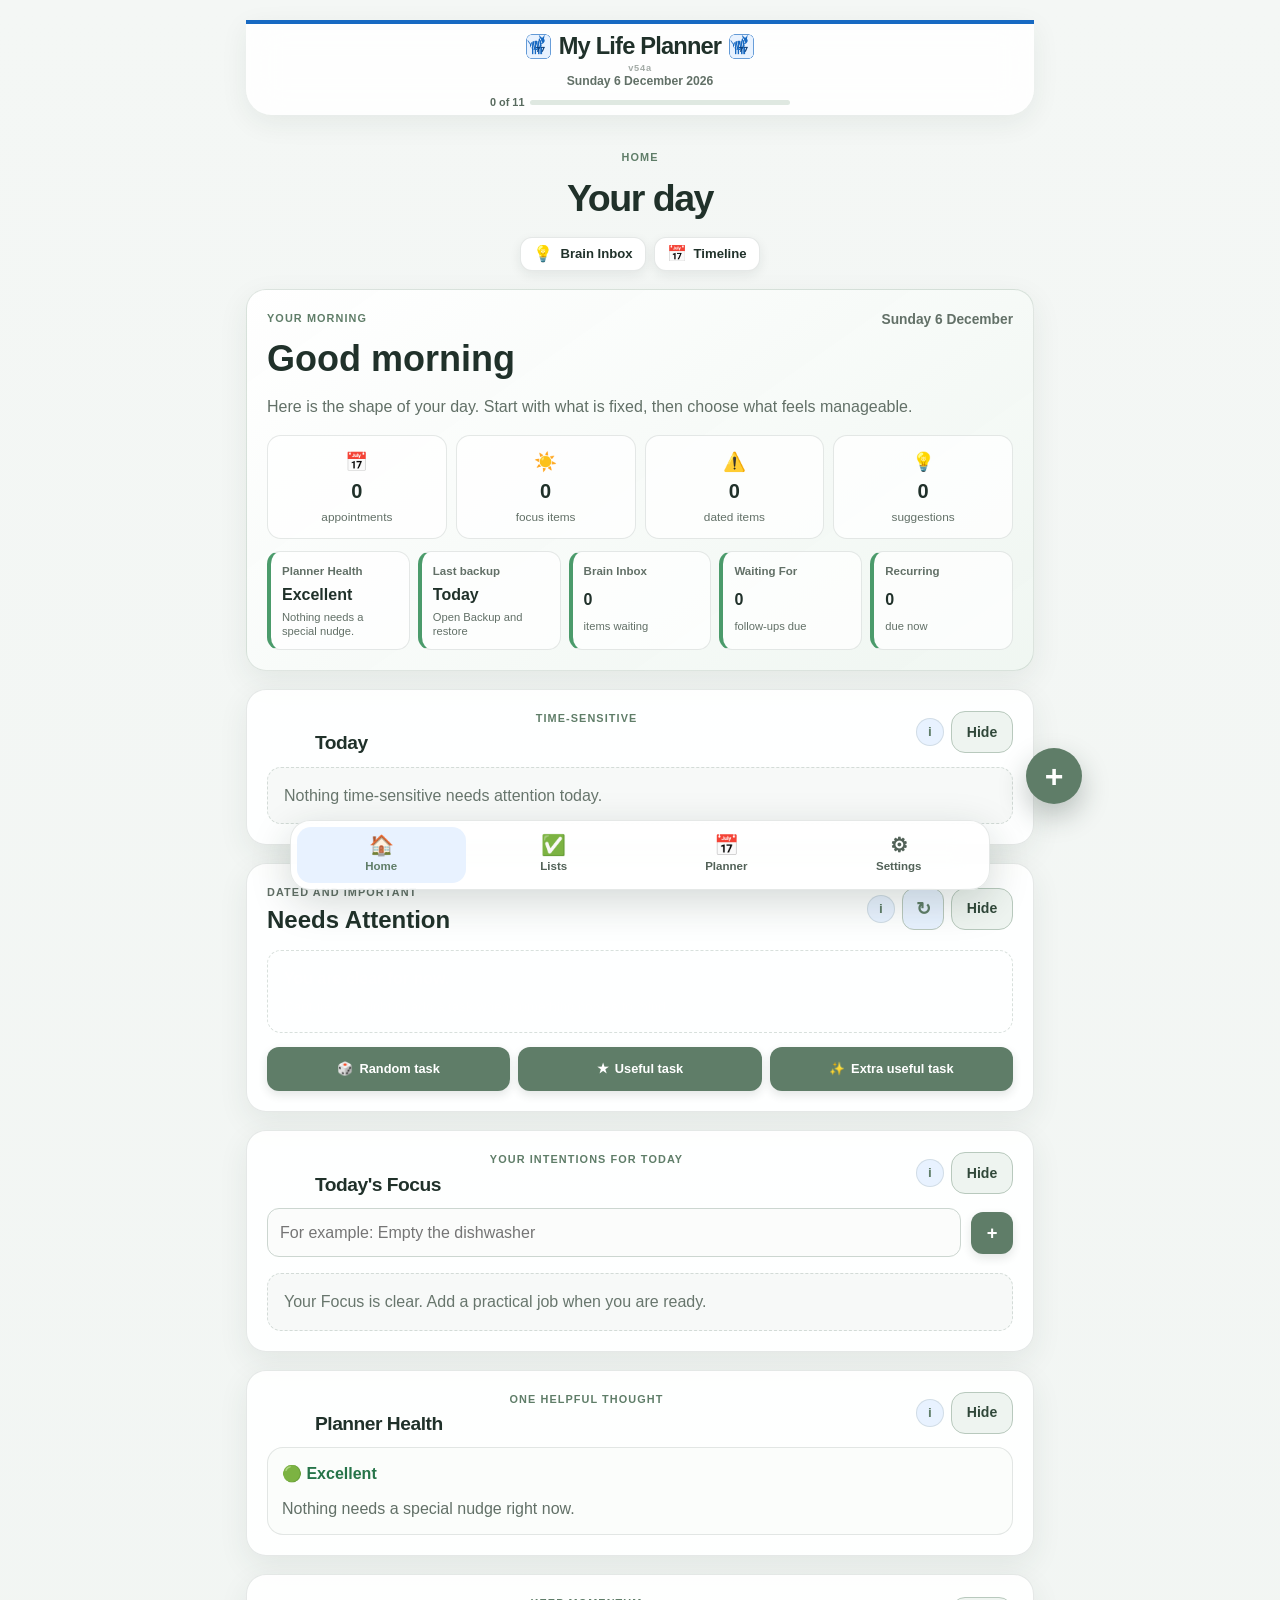
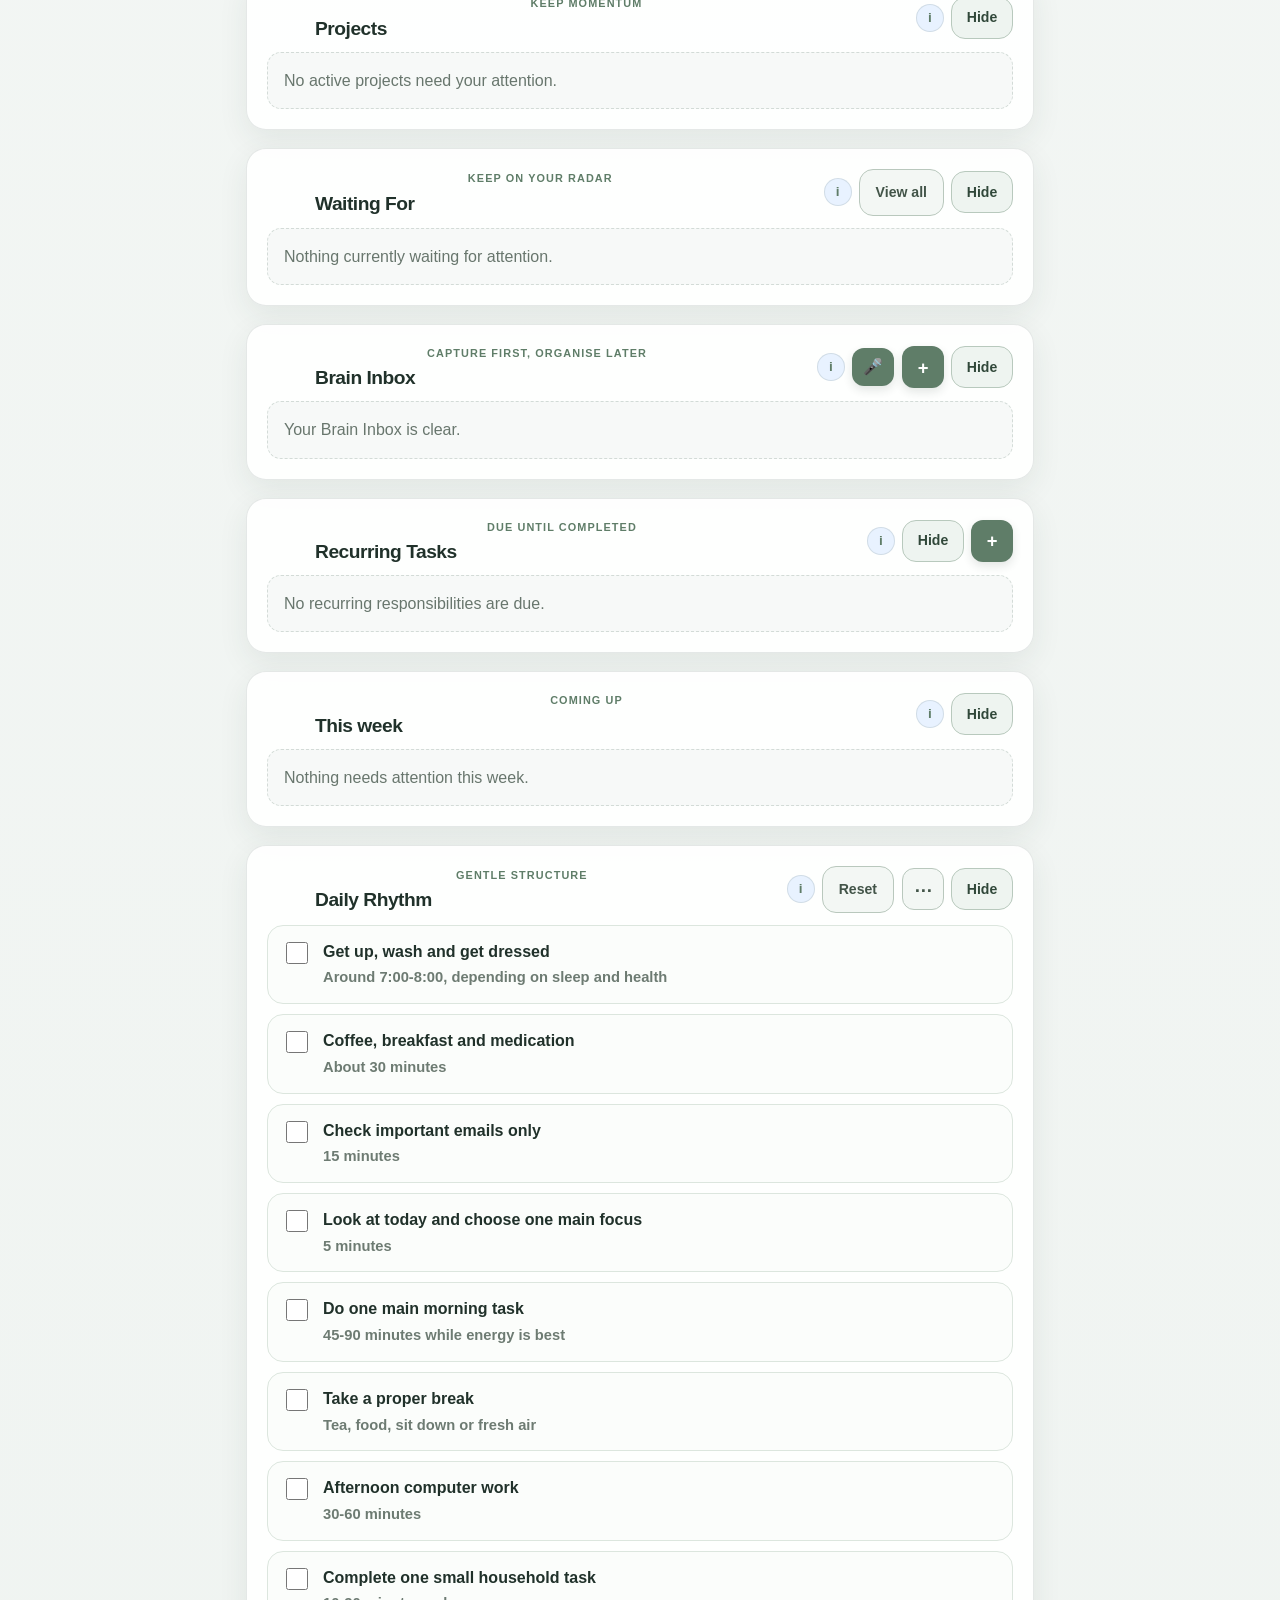
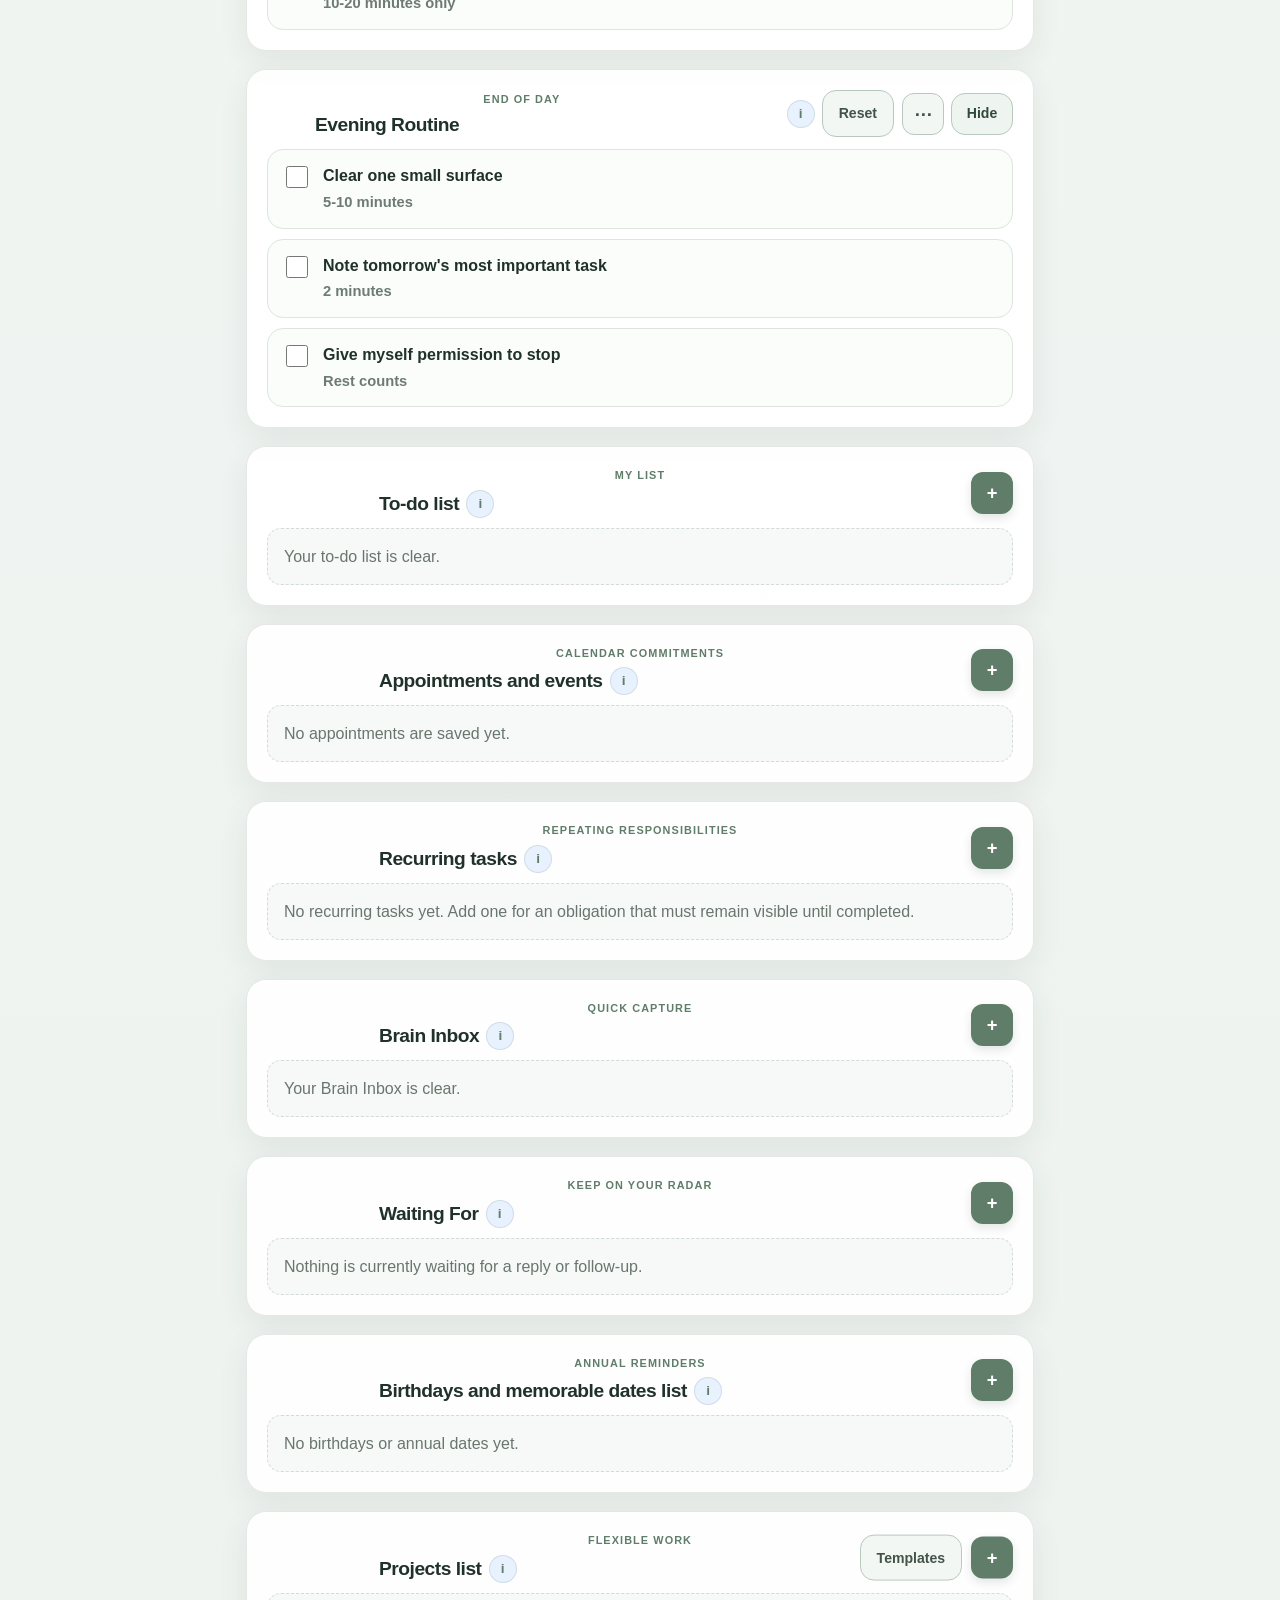
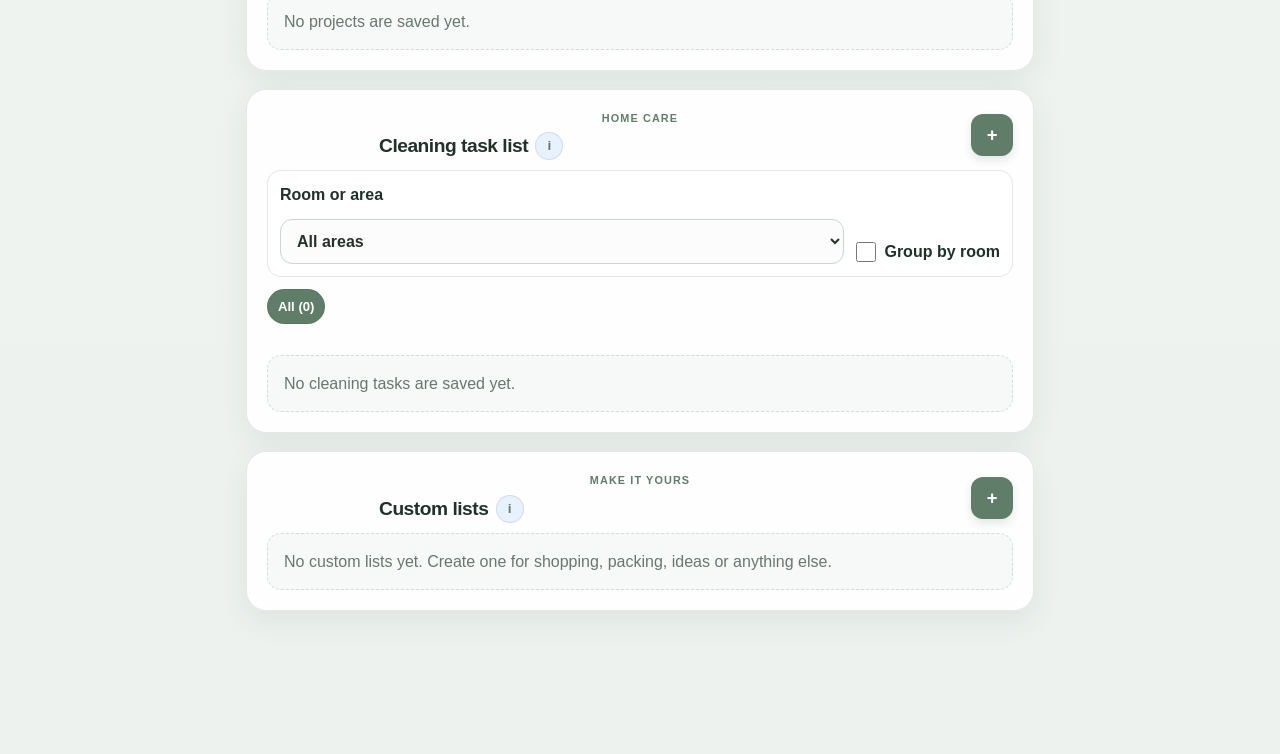
==== commit c0cbbb3a: "Add files via upload" ====
--- a/index.html
+++ b/index.html
@@ -4,8 +4,8 @@
   <meta charset="UTF-8">
   <meta name="viewport" content="width=device-width, initial-scale=1.0">
   <title>My Life Planner</title>
-  <link rel="stylesheet" href="style.css?v=53a-final-polish">
-  <link rel="manifest" href="manifest.json?v=53a-final-polish-corrected">
+  <link rel="stylesheet" href="style.css?v=54a">
+  <link rel="manifest" href="manifest.json?v=54a">
   <meta name="theme-color" content="#1769c2">
   <meta name="apple-mobile-web-app-capable" content="yes">
   <meta name="apple-mobile-web-app-status-bar-style" content="default">
@@ -23,7 +23,7 @@
           <h1 id="plannerTitle" class="brand-title">My Life Planner</h1>
           <img src="icon-192.png" class="header-zebra" alt="" aria-hidden="true">
         </div>
-        <p class="header-version">v53a</p>
+        <p class="header-version">v54a</p>
         <p id="todayDate" class="date-line"></p>
       </div>
       <div class="compact-progress hidden" aria-label="Daily progress">
@@ -201,7 +201,7 @@
           <p class="eyebrow">Flexible work</p>
           <h2>Projects list</h2>
         </div>
-        <button class="section-plus" type="button" onclick="openAddDialog('project')" aria-label="Add project" title="Add project">+</button>
+        <div class="section-actions project-section-actions"><button type="button" class="small-button secondary-button" onclick="openProjectTemplates()">Templates</button><button class="section-plus" type="button" onclick="openAddDialog('project')" aria-label="Add project" title="Add project">+</button></div>
       </div>
       <p class="card-meta">Every project and all its steps appear below. Projects and steps can be edited or deleted.</p>
       <div id="projectsArea" class="stack-list"></div>
@@ -397,7 +397,7 @@
           </div>
           <div class="card-actions"><a class="secondary-button guide-action-link" href="DEVELOPER_HANDBOOK.pdf" target="_blank" rel="noopener">Developer Handbook</a><button type="button" class="secondary-button" onclick="refreshDeveloperDashboard()">Refresh dashboard</button></div>
         </details>
-        <details class="storage-details settings-section-details" data-settings-section="about"><summary>About My Life Planner</summary><p><strong>Version:</strong> 53a</p><p><strong>Updated:</strong> 2 August 2026</p><p><strong>Designed by Blue Zebra 77</strong></p><p>Updates change the app layout but do not intentionally replace your personal information. Your data stays in this browser unless you export it.</p><h3>Recent changes</h3><ul class="change-log"><li><strong>v53a Final Polish Patch</strong> — gives iPhone Home titles their own row, moves controls to a consistent second row and makes clearing Lists search immediately restore every list.</li><li><strong>v53a Patch</strong> — restores advanced monthly appointment recurrence, adds both routine Reset controls, renames Evening Routine and completes iPhone heading refinements.</li><li><strong>v53a</strong> — Workflow &amp; Stability: restores accepted Home behaviour, recurrence and Cleaning by Area controls, fixes editing workflows, recurring visibility, reflection counts and daily routine reset.</li><li><strong>v53</strong> — Corrected Workflow Edition: preserves the accepted v52f Home order, collapsible sections, menus and forms while making Today’s Focus Convert move the original only after a successful save.</li><li><strong>v52f</strong> — Polish release: consistent controls and wording, smarter form defaults, improved search shortcuts, friendlier empty states, accessibility and mobile refinements.</li><li><strong>v52e</strong> — Added evening and weekly reflections, gentle encouragement, planner memory patterns and optional hidden statistics.</li><li><strong>v52c</strong> — Added a time-aware Morning Brief and calm Home summary cards for Planner Health, backup recency, Brain Inbox, Waiting For and recurring responsibilities.</li><li><strong>v52b</strong> — Planner Health 2.0, considerate habit suggestions and an in-app Help &amp; Guides centre.</li><li><strong>v52a</strong> — Calm Interface corrected build: information buttons across Lists and Planner, improved Home order and compact headings, and duplicate suppression between Today and Needs Attention.</li><li><strong>v51</strong> — Production release consolidating safe migrations, advanced recurrence, tags, Today’s Focus workspace, focus timer, Convert, Quick Add, Planner Health, calmer Home ordering and collapsible Settings.</li><li><strong>v50</strong> — Added recurring tasks that remain overdue until completed, with daily, weekly, monthly and yearly schedules.</li><li><strong>v49</strong> — Added Today's Focus, collapsible Home sections, collapsible project steps, improved Lists search/reset and better completed custom-list behaviour.</li><li><strong>v47</strong> — Restored reliable Lists search and retained the v46 stability fixes.</li><li><strong>v46</strong> — Consolidated automatic image handling, attachment previews, Quick Actions, flexible appointment repeats, version verification and the Developer Dashboard.</li><li><strong>v43</strong> — Added automatic image resizing, in-app attachment previews and a Quick Actions helper for opening Brain Inbox directly.</li><li><strong>v42</strong> — Expanded the Lists drawer so its choices are clearly visible, added a More Lists scroll cue when needed, and anchored the control to the planner edge on wide screens.</li><li><strong>v40</strong> — Rebuilt Lists navigation as a closed-by-default right-side drawer that resets correctly on rotation and resizing, with a close button on iPhone and MacBook.</li><li><strong>v39</strong> — Added a close control and improved iPhone landscape Lists navigation scrolling and placement.</li><li><strong>v38</strong> — Added responsive side-mounted Lists navigation, corrected section scroll positioning and made Custom List Save close the editor.</li><li><strong>v37</strong> — Moved Lists navigation to a sticky top position and reduced the Planner header and progress area.</li><li><strong>v36</strong> — Compact Home shortcuts, permanently anchored Lists navigation and clearer mobile access to every list.</li><li><strong>v36</strong> — Improved iPhone Timeline controls, added Home shortcuts, floating Lists navigation and polished custom-list editing.</li><li><strong>v34</strong> — Corrected first-load Timeline rendering, added custom lists and aligned section headings consistently.</li><li><strong>v33</strong> — Earlier Timeline initial-load correction.</li><li><strong>v32</strong> — Unified Timeline with Today, Tomorrow, Next 7 Days, This Month and All Upcoming filters.</li><li><strong>v30</strong> — Brain Inbox core: timestamped capture, categories and status, editing, processing, and safe conversion to To-do, Project, Appointment or Waiting For.</li><li><strong>v29</strong> — Rebuilt the Lists shortcuts with permanent visible text labels.</li><li><strong>v28</strong> — Added distinct font choices and Home-on-return behaviour.</li><li><strong>v27</strong> — Fixed Lists-menu opening, made font changes immediate and distinctive, and restored Home as the opening page.</li><li><strong>v26</strong> — Collapsible Lists, named section controls, centred headings and clearer font choices.</li><li><strong>v25</strong> — Corrected header version, optional appointment end time and simplified bottom navigation.</li><li><strong>v24</strong> — Appointment meeting links, improved editor and clearer appointment cards.</li><li><strong>v23</strong> — Settings controls and customisation persistence.</li><li><strong>v22</strong> — Compact three-dot menus for Lists.</li><li><strong>v21</strong> — Centred personalised header.</li><li><strong>v20</strong> — Code-quality cleanup.</li><li><strong>v19</strong> — Stable rendering fix.</li></ul></details>
+        <details class="storage-details settings-section-details" data-settings-section="about"><summary>About My Life Planner</summary><p><strong>Version:</strong> 54a</p><p><strong>Updated:</strong> 2 August 2026</p><p><strong>Designed by Blue Zebra 77</strong></p><p>Updates change the app layout but do not intentionally replace your personal information. Your data stays in this browser unless you export it.</p><h3>Recent changes</h3><ul class="change-log"><li><strong>v54a</strong> — adds reusable Project Templates and creates independent projects from a saved workflow with optional step-date offsets.</li><li><strong>v53a Final Polish Patch</strong> — gives iPhone Home titles their own row, moves controls to a consistent second row and makes clearing Lists search immediately restore every list.</li><li><strong>v53a Patch</strong> — restores advanced monthly appointment recurrence, adds both routine Reset controls, renames Evening Routine and completes iPhone heading refinements.</li><li><strong>v53a</strong> — Workflow &amp; Stability: restores accepted Home behaviour, recurrence and Cleaning by Area controls, fixes editing workflows, recurring visibility, reflection counts and daily routine reset.</li><li><strong>v53</strong> — Corrected Workflow Edition: preserves the accepted v52f Home order, collapsible sections, menus and forms while making Today’s Focus Convert move the original only after a successful save.</li><li><strong>v52f</strong> — Polish release: consistent controls and wording, smarter form defaults, improved search shortcuts, friendlier empty states, accessibility and mobile refinements.</li><li><strong>v52e</strong> — Added evening and weekly reflections, gentle encouragement, planner memory patterns and optional hidden statistics.</li><li><strong>v52c</strong> — Added a time-aware Morning Brief and calm Home summary cards for Planner Health, backup recency, Brain Inbox, Waiting For and recurring responsibilities.</li><li><strong>v52b</strong> — Planner Health 2.0, considerate habit suggestions and an in-app Help &amp; Guides centre.</li><li><strong>v52a</strong> — Calm Interface corrected build: information buttons across Lists and Planner, improved Home order and compact headings, and duplicate suppression between Today and Needs Attention.</li><li><strong>v51</strong> — Production release consolidating safe migrations, advanced recurrence, tags, Today’s Focus workspace, focus timer, Convert, Quick Add, Planner Health, calmer Home ordering and collapsible Settings.</li><li><strong>v50</strong> — Added recurring tasks that remain overdue until completed, with daily, weekly, monthly and yearly schedules.</li><li><strong>v49</strong> — Added Today's Focus, collapsible Home sections, collapsible project steps, improved Lists search/reset and better completed custom-list behaviour.</li><li><strong>v47</strong> — Restored reliable Lists search and retained the v46 stability fixes.</li><li><strong>v46</strong> — Consolidated automatic image handling, attachment previews, Quick Actions, flexible appointment repeats, version verification and the Developer Dashboard.</li><li><strong>v43</strong> — Added automatic image resizing, in-app attachment previews and a Quick Actions helper for opening Brain Inbox directly.</li><li><strong>v42</strong> — Expanded the Lists drawer so its choices are clearly visible, added a More Lists scroll cue when needed, and anchored the control to the planner edge on wide screens.</li><li><strong>v40</strong> — Rebuilt Lists navigation as a closed-by-default right-side drawer that resets correctly on rotation and resizing, with a close button on iPhone and MacBook.</li><li><strong>v39</strong> — Added a close control and improved iPhone landscape Lists navigation scrolling and placement.</li><li><strong>v38</strong> — Added responsive side-mounted Lists navigation, corrected section scroll positioning and made Custom List Save close the editor.</li><li><strong>v37</strong> — Moved Lists navigation to a sticky top position and reduced the Planner header and progress area.</li><li><strong>v36</strong> — Compact Home shortcuts, permanently anchored Lists navigation and clearer mobile access to every list.</li><li><strong>v36</strong> — Improved iPhone Timeline controls, added Home shortcuts, floating Lists navigation and polished custom-list editing.</li><li><strong>v34</strong> — Corrected first-load Timeline rendering, added custom lists and aligned section headings consistently.</li><li><strong>v33</strong> — Earlier Timeline initial-load correction.</li><li><strong>v32</strong> — Unified Timeline with Today, Tomorrow, Next 7 Days, This Month and All Upcoming filters.</li><li><strong>v30</strong> — Brain Inbox core: timestamped capture, categories and status, editing, processing, and safe conversion to To-do, Project, Appointment or Waiting For.</li><li><strong>v29</strong> — Rebuilt the Lists shortcuts with permanent visible text labels.</li><li><strong>v28</strong> — Added distinct font choices and Home-on-return behaviour.</li><li><strong>v27</strong> — Fixed Lists-menu opening, made font changes immediate and distinctive, and restored Home as the opening page.</li><li><strong>v26</strong> — Collapsible Lists, named section controls, centred headings and clearer font choices.</li><li><strong>v25</strong> — Corrected header version, optional appointment end time and simplified bottom navigation.</li><li><strong>v24</strong> — Appointment meeting links, improved editor and clearer appointment cards.</li><li><strong>v23</strong> — Settings controls and customisation persistence.</li><li><strong>v22</strong> — Compact three-dot menus for Lists.</li><li><strong>v21</strong> — Centred personalised header.</li><li><strong>v20</strong> — Code-quality cleanup.</li><li><strong>v19</strong> — Stable rendering fix.</li></ul></details>
       </div>
     </dialog>
 
@@ -527,6 +527,39 @@
     </div>
   </dialog>
 
+  <dialog id="projectTemplatesDialog" class="manager-dialog project-templates-dialog">
+    <div class="dialog-header"><div><p class="eyebrow">Reusable workflows</p><h2>Project Templates</h2></div><button type="button" class="dialog-close" onclick="closeProjectTemplates()" aria-label="Close">×</button></div>
+    <p class="card-meta">Create a workflow once, then reuse it for exhibitions, competitions, holidays or any repeated project.</p>
+    <div id="projectTemplatesList" class="manager-list"></div>
+    <details class="storage-details template-editor-details" open>
+      <summary id="projectTemplateEditorSummary">Create a template</summary>
+      <form id="projectTemplateForm" class="template-form" onsubmit="saveProjectTemplate(event)">
+        <input id="projectTemplateId" type="hidden">
+        <label>Template name<input id="projectTemplateName" required maxlength="120" placeholder="For example: BPE Exhibition"></label>
+        <label>Notes (optional)<textarea id="projectTemplateDetails" rows="2" placeholder="What this workflow is for"></textarea></label>
+        <label>Template steps<textarea id="projectTemplateSteps" rows="8" required placeholder="28 | Take photographs
+21 | Edit or create images
+14 | Save to exhibition specification
+7 | Upload images
+0 | Enter before closing date
+Record results"></textarea><span class="field-help">Put optional days before the project due date, then a | and the step name. A step without a number is created without a date.</span></label>
+        <div class="dialog-actions"><button type="button" class="secondary-button" onclick="clearProjectTemplateForm()">Clear</button><button type="submit">Save template</button></div>
+      </form>
+    </details>
+  </dialog>
+
+  <dialog id="projectTemplateUseDialog" class="manager-dialog project-template-use-dialog">
+    <form id="projectTemplateUseForm" onsubmit="createProjectFromTemplate(event)">
+      <input id="projectTemplateUseId" type="hidden">
+      <div class="dialog-header"><div><p class="eyebrow">New from template</p><h2 id="projectTemplateUseTitle">Create project</h2></div><button type="button" class="dialog-close" onclick="closeProjectTemplateUse()" aria-label="Close">×</button></div>
+      <label>Project name<input id="projectTemplateProjectName" required maxlength="160" placeholder="For example: Southampton BPE 2026"></label>
+      <label>Project due date<input id="projectTemplateDueDate" type="date"><span class="field-help">Steps with an offset are dated backwards from this date.</span></label>
+      <label>Project notes (optional)<textarea id="projectTemplateProjectDetails" rows="3"></textarea></label>
+      <div id="projectTemplatePreview" class="template-preview"></div>
+      <div class="dialog-actions"><button type="button" class="secondary-button" onclick="closeProjectTemplateUse()">Cancel</button><button type="submit">Create project</button></div>
+    </form>
+  </dialog>
+
   <dialog id="addDialog" class="bottom-sheet">
     <form id="addForm" method="dialog"><div class="sheet-handle"></div>
       <input id="editingId" type="hidden">
@@ -709,6 +742,6 @@
     <div class="dialog-actions"><button type="button" class="secondary-button" onclick="downloadCurrentAttachment()">Download copy</button><button type="button" onclick="closeAttachmentViewer()">Close</button></div>
   </dialog>
 
-  <script src="app.js?v=53a-final-polish"></script>
+  <script src="app.js?v=54a"></script>
 </body>
 </html>
--- a/style.css
+++ b/style.css
@@ -1559,3 +1559,16 @@
     max-width:100%!important;
   }
 }
+
+/* v53a Timeline polish */
+.home-week-date-heading{margin:1rem 0 .45rem;padding-bottom:.35rem;border-bottom:1px solid var(--line,#d8ddd8);font-size:1rem;color:var(--muted,#68766f)}
+.home-week-date-heading:first-child{margin-top:.25rem}
+.timeline-overdue-heading{color:#b42318;border-bottom-color:rgba(180,35,24,.25)}
+
+
+/* v54a project templates */
+.project-section-actions{display:flex;align-items:center;gap:.55rem}.project-section-actions .small-button{width:auto}
+.project-templates-dialog,.project-template-use-dialog{width:min(720px,calc(100vw - 18px));max-height:calc(100dvh - 18px);overflow:auto}
+.template-form{display:grid;gap:14px;padding-top:14px}.template-card{display:grid;grid-template-columns:minmax(0,1fr) auto;gap:12px;align-items:center;padding:14px;border:1px solid var(--line,#d8ddd8);border-radius:15px;background:rgba(255,255,255,.72)}
+.template-card-copy{display:grid;gap:4px;min-width:0}.template-card-copy strong{font-size:1rem}.template-card-copy span{color:var(--muted,#68766f);font-size:.86rem}.template-card-actions{display:flex;gap:6px;flex-wrap:wrap;justify-content:flex-end}.template-card-actions button{width:auto;padding:.6rem .75rem}.template-preview{padding:14px;border:1px solid var(--line,#d8ddd8);border-radius:14px;background:rgba(255,255,255,.65)}.template-preview ol{margin:.65rem 0 0;padding-left:1.5rem}.template-preview li{margin:.45rem 0}.template-preview li span{display:block;color:var(--muted,#68766f);font-size:.82rem}
+@media(max-width:600px){.project-section-actions{width:100%;justify-content:flex-end}.template-card{grid-template-columns:1fr}.template-card-actions{justify-content:flex-start}.template-card-actions button{flex:1}.project-templates-dialog .dialog-actions button,.project-template-use-dialog .dialog-actions button{width:auto;flex:1}}
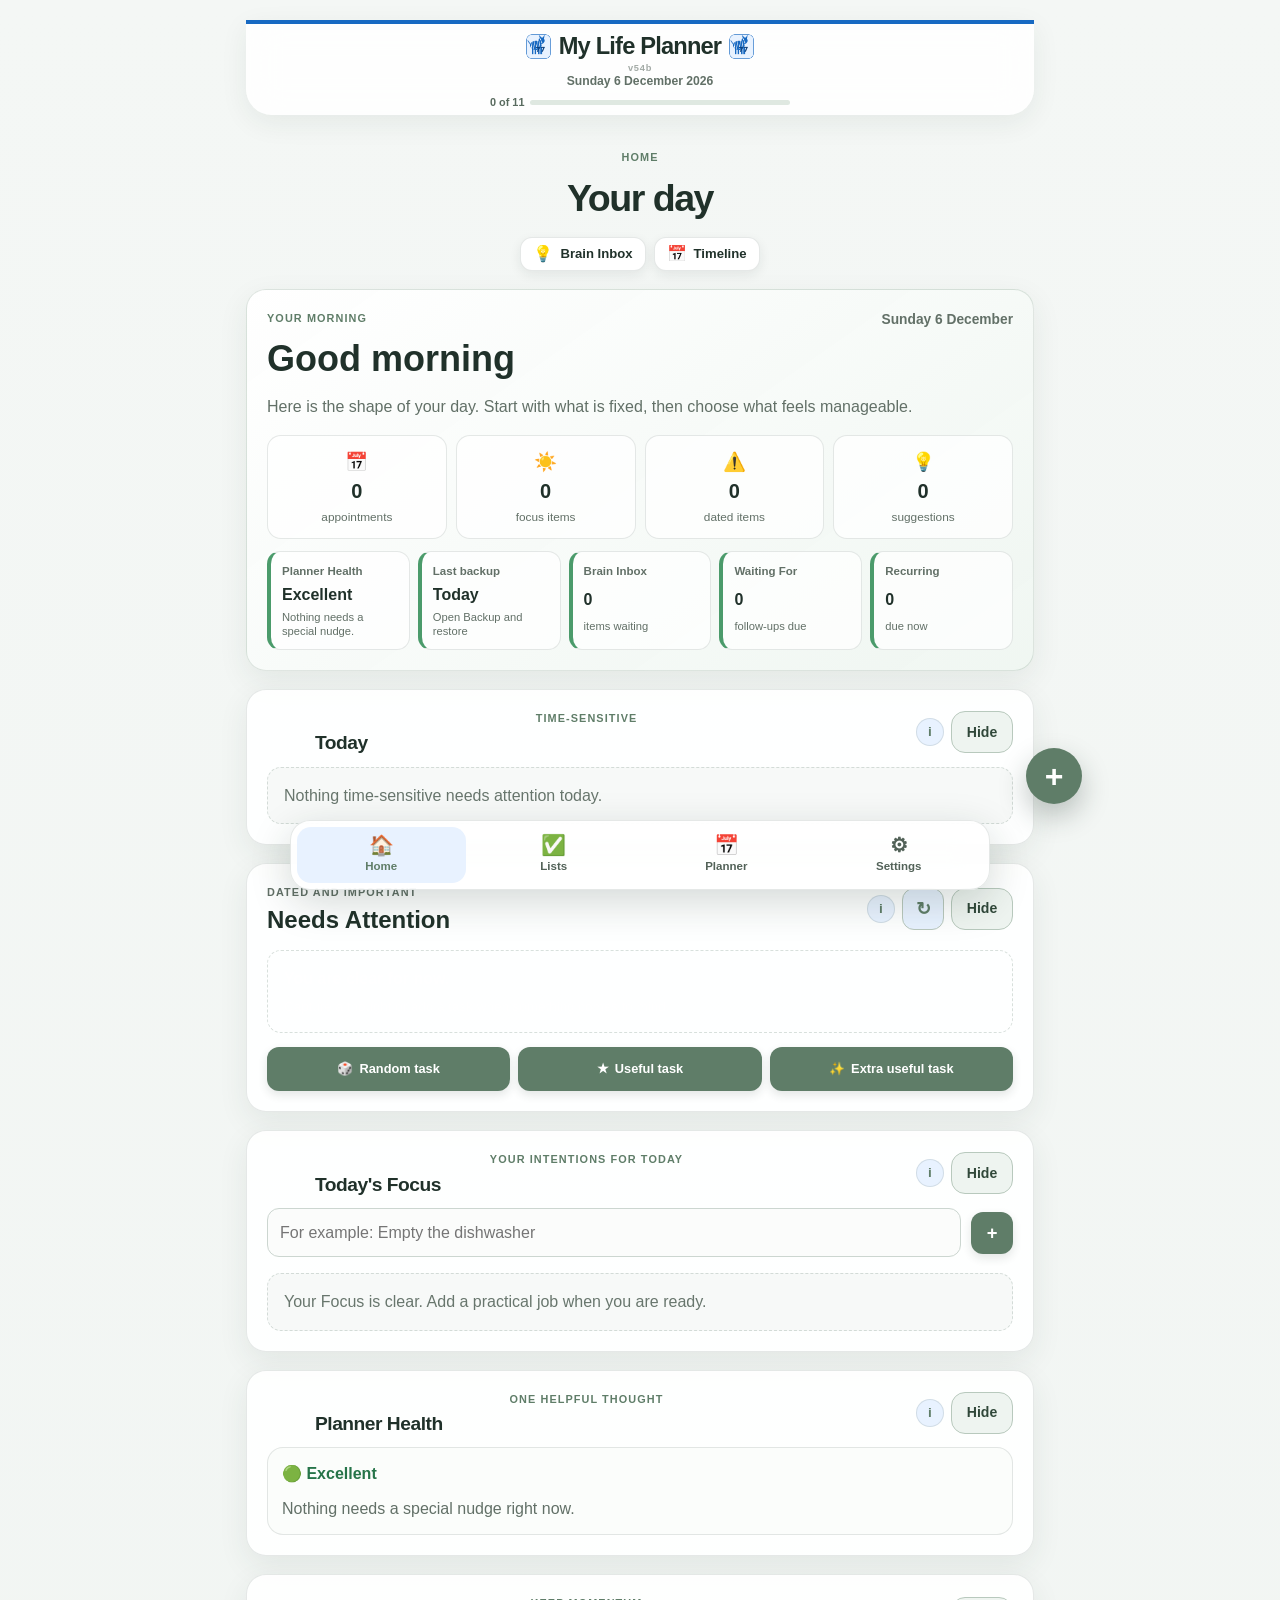
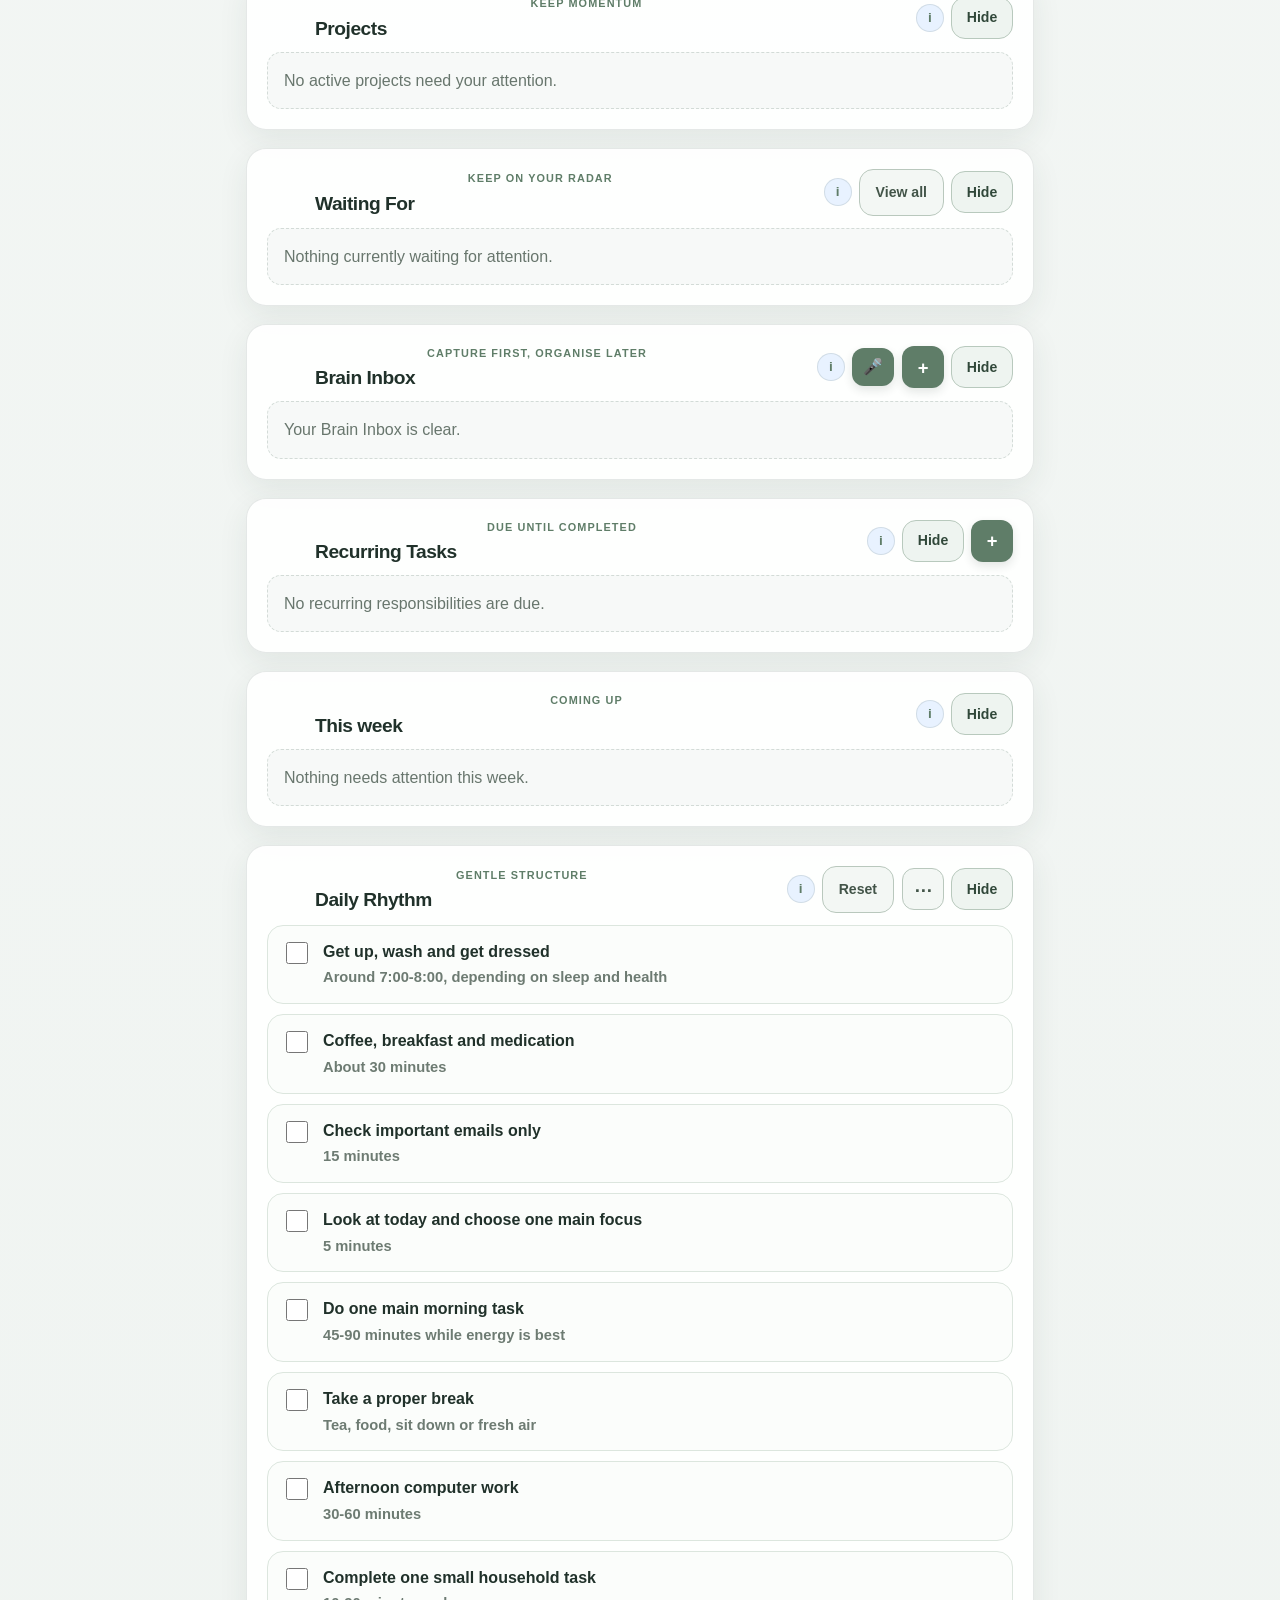
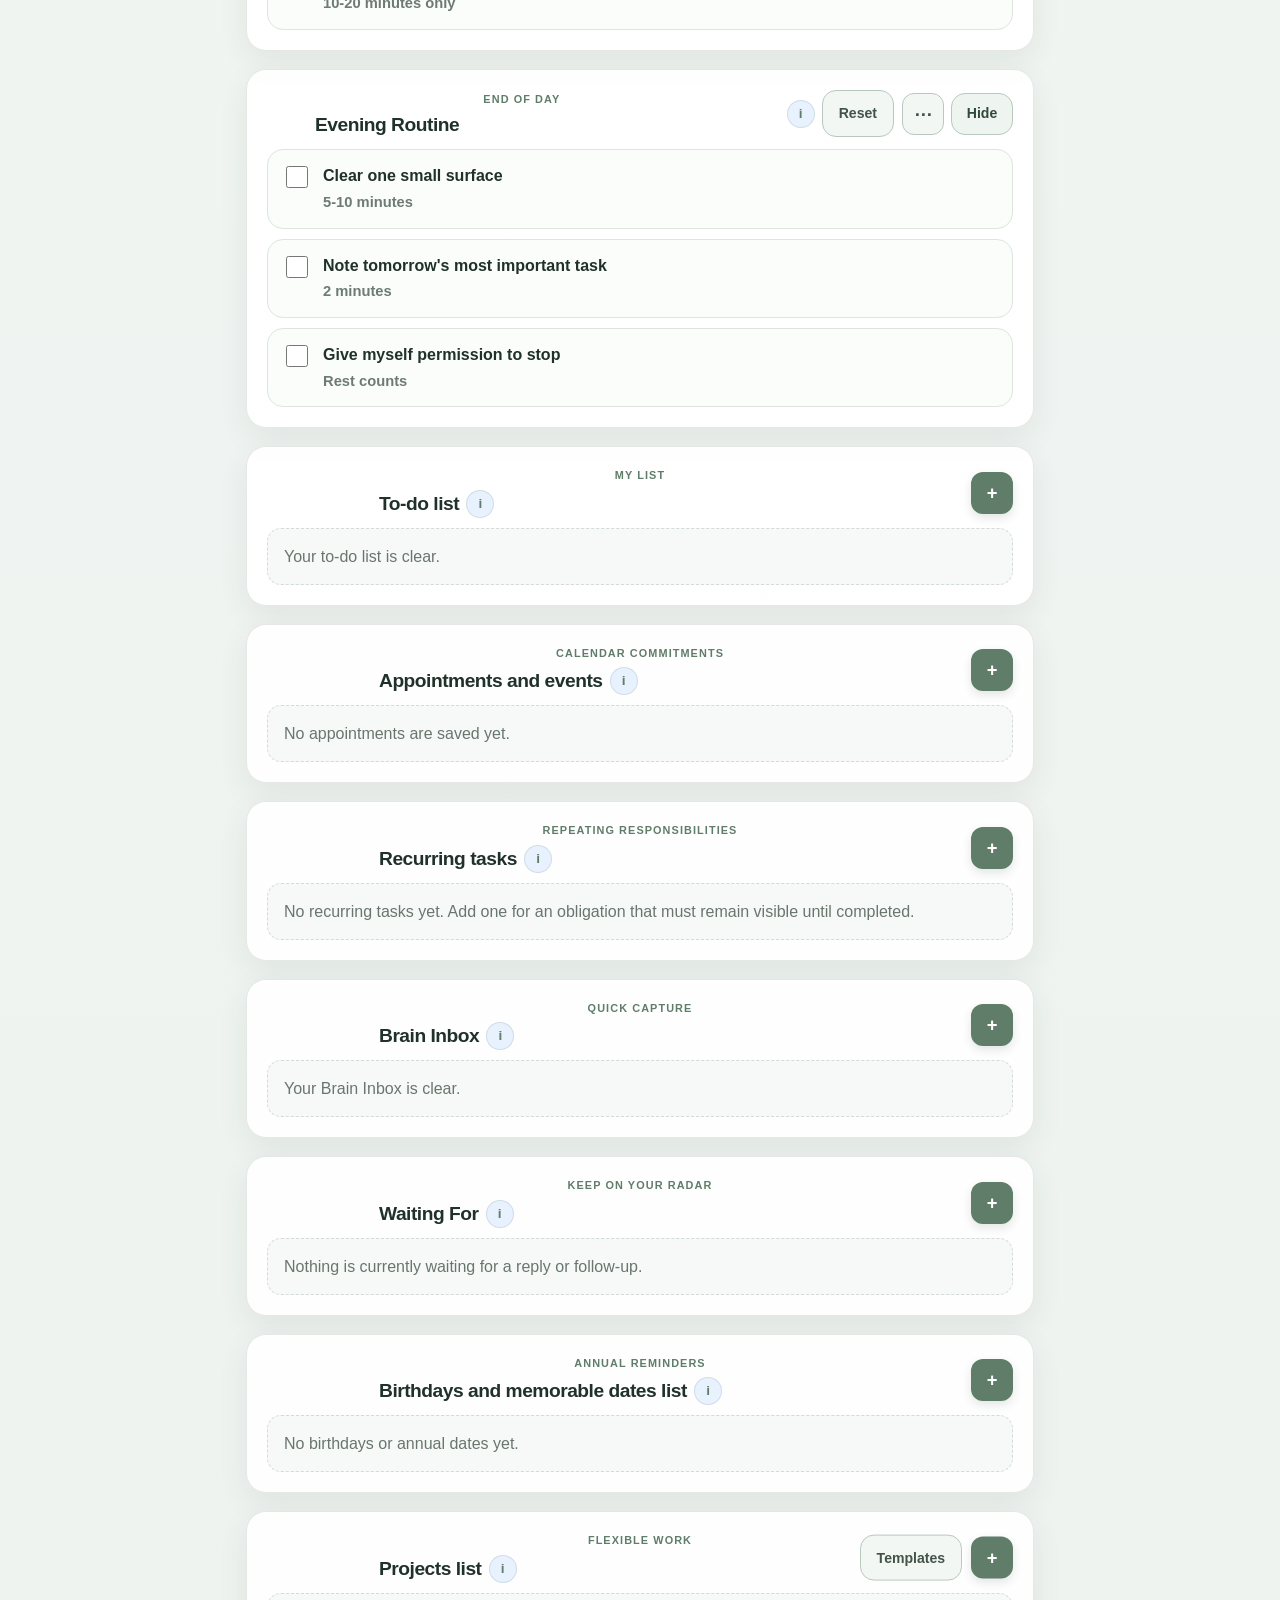
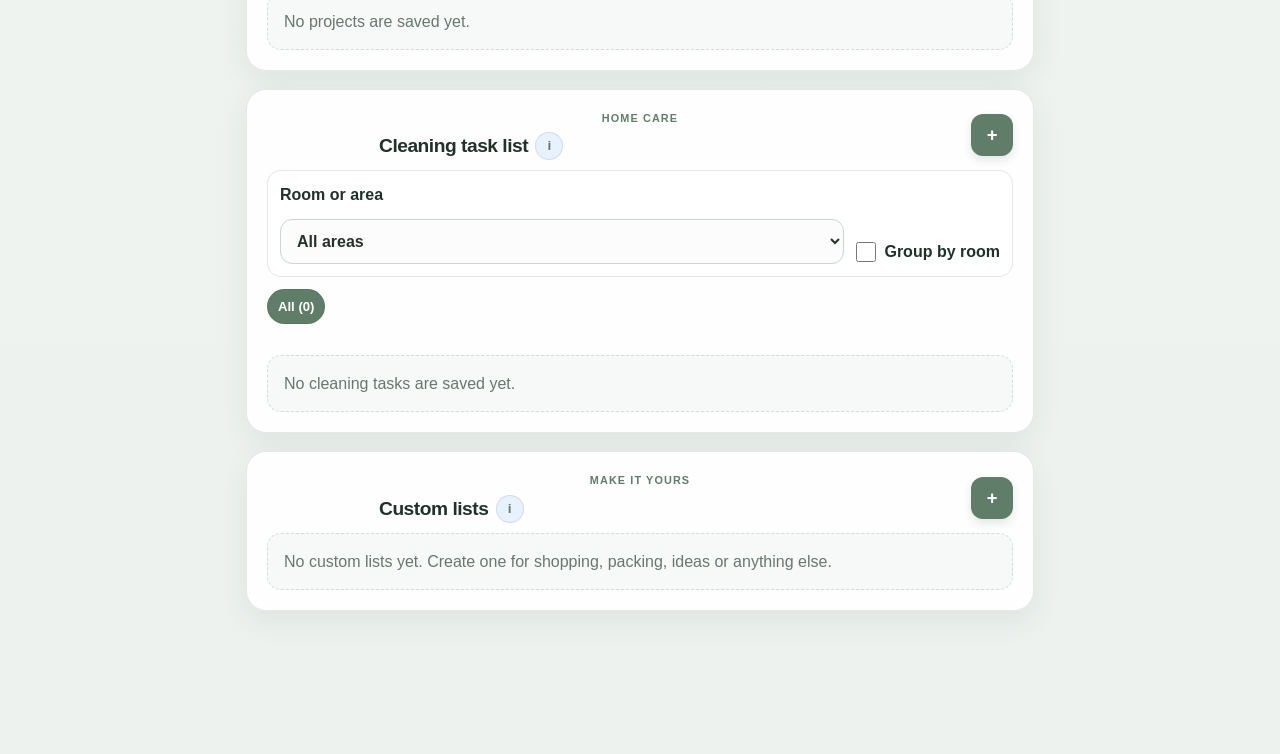
==== commit e91a7210: "Add files via upload" ====
--- a/index.html
+++ b/index.html
@@ -4,8 +4,8 @@
   <meta charset="UTF-8">
   <meta name="viewport" content="width=device-width, initial-scale=1.0">
   <title>My Life Planner</title>
-  <link rel="stylesheet" href="style.css?v=54a">
-  <link rel="manifest" href="manifest.json?v=54a">
+  <link rel="stylesheet" href="style.css?v=54b">
+  <link rel="manifest" href="manifest.json?v=54b">
   <meta name="theme-color" content="#1769c2">
   <meta name="apple-mobile-web-app-capable" content="yes">
   <meta name="apple-mobile-web-app-status-bar-style" content="default">
@@ -23,7 +23,7 @@
           <h1 id="plannerTitle" class="brand-title">My Life Planner</h1>
           <img src="icon-192.png" class="header-zebra" alt="" aria-hidden="true">
         </div>
-        <p class="header-version">v54a</p>
+        <p class="header-version">v54b</p>
         <p id="todayDate" class="date-line"></p>
       </div>
       <div class="compact-progress hidden" aria-label="Daily progress">
@@ -397,7 +397,7 @@
           </div>
           <div class="card-actions"><a class="secondary-button guide-action-link" href="DEVELOPER_HANDBOOK.pdf" target="_blank" rel="noopener">Developer Handbook</a><button type="button" class="secondary-button" onclick="refreshDeveloperDashboard()">Refresh dashboard</button></div>
         </details>
-        <details class="storage-details settings-section-details" data-settings-section="about"><summary>About My Life Planner</summary><p><strong>Version:</strong> 54a</p><p><strong>Updated:</strong> 2 August 2026</p><p><strong>Designed by Blue Zebra 77</strong></p><p>Updates change the app layout but do not intentionally replace your personal information. Your data stays in this browser unless you export it.</p><h3>Recent changes</h3><ul class="change-log"><li><strong>v54a</strong> — adds reusable Project Templates and creates independent projects from a saved workflow with optional step-date offsets.</li><li><strong>v53a Final Polish Patch</strong> — gives iPhone Home titles their own row, moves controls to a consistent second row and makes clearing Lists search immediately restore every list.</li><li><strong>v53a Patch</strong> — restores advanced monthly appointment recurrence, adds both routine Reset controls, renames Evening Routine and completes iPhone heading refinements.</li><li><strong>v53a</strong> — Workflow &amp; Stability: restores accepted Home behaviour, recurrence and Cleaning by Area controls, fixes editing workflows, recurring visibility, reflection counts and daily routine reset.</li><li><strong>v53</strong> — Corrected Workflow Edition: preserves the accepted v52f Home order, collapsible sections, menus and forms while making Today’s Focus Convert move the original only after a successful save.</li><li><strong>v52f</strong> — Polish release: consistent controls and wording, smarter form defaults, improved search shortcuts, friendlier empty states, accessibility and mobile refinements.</li><li><strong>v52e</strong> — Added evening and weekly reflections, gentle encouragement, planner memory patterns and optional hidden statistics.</li><li><strong>v52c</strong> — Added a time-aware Morning Brief and calm Home summary cards for Planner Health, backup recency, Brain Inbox, Waiting For and recurring responsibilities.</li><li><strong>v52b</strong> — Planner Health 2.0, considerate habit suggestions and an in-app Help &amp; Guides centre.</li><li><strong>v52a</strong> — Calm Interface corrected build: information buttons across Lists and Planner, improved Home order and compact headings, and duplicate suppression between Today and Needs Attention.</li><li><strong>v51</strong> — Production release consolidating safe migrations, advanced recurrence, tags, Today’s Focus workspace, focus timer, Convert, Quick Add, Planner Health, calmer Home ordering and collapsible Settings.</li><li><strong>v50</strong> — Added recurring tasks that remain overdue until completed, with daily, weekly, monthly and yearly schedules.</li><li><strong>v49</strong> — Added Today's Focus, collapsible Home sections, collapsible project steps, improved Lists search/reset and better completed custom-list behaviour.</li><li><strong>v47</strong> — Restored reliable Lists search and retained the v46 stability fixes.</li><li><strong>v46</strong> — Consolidated automatic image handling, attachment previews, Quick Actions, flexible appointment repeats, version verification and the Developer Dashboard.</li><li><strong>v43</strong> — Added automatic image resizing, in-app attachment previews and a Quick Actions helper for opening Brain Inbox directly.</li><li><strong>v42</strong> — Expanded the Lists drawer so its choices are clearly visible, added a More Lists scroll cue when needed, and anchored the control to the planner edge on wide screens.</li><li><strong>v40</strong> — Rebuilt Lists navigation as a closed-by-default right-side drawer that resets correctly on rotation and resizing, with a close button on iPhone and MacBook.</li><li><strong>v39</strong> — Added a close control and improved iPhone landscape Lists navigation scrolling and placement.</li><li><strong>v38</strong> — Added responsive side-mounted Lists navigation, corrected section scroll positioning and made Custom List Save close the editor.</li><li><strong>v37</strong> — Moved Lists navigation to a sticky top position and reduced the Planner header and progress area.</li><li><strong>v36</strong> — Compact Home shortcuts, permanently anchored Lists navigation and clearer mobile access to every list.</li><li><strong>v36</strong> — Improved iPhone Timeline controls, added Home shortcuts, floating Lists navigation and polished custom-list editing.</li><li><strong>v34</strong> — Corrected first-load Timeline rendering, added custom lists and aligned section headings consistently.</li><li><strong>v33</strong> — Earlier Timeline initial-load correction.</li><li><strong>v32</strong> — Unified Timeline with Today, Tomorrow, Next 7 Days, This Month and All Upcoming filters.</li><li><strong>v30</strong> — Brain Inbox core: timestamped capture, categories and status, editing, processing, and safe conversion to To-do, Project, Appointment or Waiting For.</li><li><strong>v29</strong> — Rebuilt the Lists shortcuts with permanent visible text labels.</li><li><strong>v28</strong> — Added distinct font choices and Home-on-return behaviour.</li><li><strong>v27</strong> — Fixed Lists-menu opening, made font changes immediate and distinctive, and restored Home as the opening page.</li><li><strong>v26</strong> — Collapsible Lists, named section controls, centred headings and clearer font choices.</li><li><strong>v25</strong> — Corrected header version, optional appointment end time and simplified bottom navigation.</li><li><strong>v24</strong> — Appointment meeting links, improved editor and clearer appointment cards.</li><li><strong>v23</strong> — Settings controls and customisation persistence.</li><li><strong>v22</strong> — Compact three-dot menus for Lists.</li><li><strong>v21</strong> — Centred personalised header.</li><li><strong>v20</strong> — Code-quality cleanup.</li><li><strong>v19</strong> — Stable rendering fix.</li></ul></details>
+        <details class="storage-details settings-section-details" data-settings-section="about"><summary>About My Life Planner</summary><p><strong>Version:</strong> 54b</p><p><strong>Updated:</strong> 5 August 2026</p><p><strong>Designed by Blue Zebra 77</strong></p><p>Updates change the app layout but do not intentionally replace your personal information. Your data stays in this browser unless you export it.</p><h3>Recent changes</h3><ul class="change-log"><li><strong>v54b</strong> — Smart Projects: dated to-do and project steps appear on Timeline, project deadlines remain milestones, and project management menus stay accessible on iPhone portrait.</li><li><strong>v54b</strong> — adds reusable Project Templates and creates independent projects from a saved workflow with optional step-date offsets.</li><li><strong>v53a Final Polish Patch</strong> — gives iPhone Home titles their own row, moves controls to a consistent second row and makes clearing Lists search immediately restore every list.</li><li><strong>v53a Patch</strong> — restores advanced monthly appointment recurrence, adds both routine Reset controls, renames Evening Routine and completes iPhone heading refinements.</li><li><strong>v53a</strong> — Workflow &amp; Stability: restores accepted Home behaviour, recurrence and Cleaning by Area controls, fixes editing workflows, recurring visibility, reflection counts and daily routine reset.</li><li><strong>v53</strong> — Corrected Workflow Edition: preserves the accepted v52f Home order, collapsible sections, menus and forms while making Today’s Focus Convert move the original only after a successful save.</li><li><strong>v52f</strong> — Polish release: consistent controls and wording, smarter form defaults, improved search shortcuts, friendlier empty states, accessibility and mobile refinements.</li><li><strong>v52e</strong> — Added evening and weekly reflections, gentle encouragement, planner memory patterns and optional hidden statistics.</li><li><strong>v52c</strong> — Added a time-aware Morning Brief and calm Home summary cards for Planner Health, backup recency, Brain Inbox, Waiting For and recurring responsibilities.</li><li><strong>v52b</strong> — Planner Health 2.0, considerate habit suggestions and an in-app Help &amp; Guides centre.</li><li><strong>v52a</strong> — Calm Interface corrected build: information buttons across Lists and Planner, improved Home order and compact headings, and duplicate suppression between Today and Needs Attention.</li><li><strong>v51</strong> — Production release consolidating safe migrations, advanced recurrence, tags, Today’s Focus workspace, focus timer, Convert, Quick Add, Planner Health, calmer Home ordering and collapsible Settings.</li><li><strong>v50</strong> — Added recurring tasks that remain overdue until completed, with daily, weekly, monthly and yearly schedules.</li><li><strong>v49</strong> — Added Today's Focus, collapsible Home sections, collapsible project steps, improved Lists search/reset and better completed custom-list behaviour.</li><li><strong>v47</strong> — Restored reliable Lists search and retained the v46 stability fixes.</li><li><strong>v46</strong> — Consolidated automatic image handling, attachment previews, Quick Actions, flexible appointment repeats, version verification and the Developer Dashboard.</li><li><strong>v43</strong> — Added automatic image resizing, in-app attachment previews and a Quick Actions helper for opening Brain Inbox directly.</li><li><strong>v42</strong> — Expanded the Lists drawer so its choices are clearly visible, added a More Lists scroll cue when needed, and anchored the control to the planner edge on wide screens.</li><li><strong>v40</strong> — Rebuilt Lists navigation as a closed-by-default right-side drawer that resets correctly on rotation and resizing, with a close button on iPhone and MacBook.</li><li><strong>v39</strong> — Added a close control and improved iPhone landscape Lists navigation scrolling and placement.</li><li><strong>v38</strong> — Added responsive side-mounted Lists navigation, corrected section scroll positioning and made Custom List Save close the editor.</li><li><strong>v37</strong> — Moved Lists navigation to a sticky top position and reduced the Planner header and progress area.</li><li><strong>v36</strong> — Compact Home shortcuts, permanently anchored Lists navigation and clearer mobile access to every list.</li><li><strong>v36</strong> — Improved iPhone Timeline controls, added Home shortcuts, floating Lists navigation and polished custom-list editing.</li><li><strong>v34</strong> — Corrected first-load Timeline rendering, added custom lists and aligned section headings consistently.</li><li><strong>v33</strong> — Earlier Timeline initial-load correction.</li><li><strong>v32</strong> — Unified Timeline with Today, Tomorrow, Next 7 Days, This Month and All Upcoming filters.</li><li><strong>v30</strong> — Brain Inbox core: timestamped capture, categories and status, editing, processing, and safe conversion to To-do, Project, Appointment or Waiting For.</li><li><strong>v29</strong> — Rebuilt the Lists shortcuts with permanent visible text labels.</li><li><strong>v28</strong> — Added distinct font choices and Home-on-return behaviour.</li><li><strong>v27</strong> — Fixed Lists-menu opening, made font changes immediate and distinctive, and restored Home as the opening page.</li><li><strong>v26</strong> — Collapsible Lists, named section controls, centred headings and clearer font choices.</li><li><strong>v25</strong> — Corrected header version, optional appointment end time and simplified bottom navigation.</li><li><strong>v24</strong> — Appointment meeting links, improved editor and clearer appointment cards.</li><li><strong>v23</strong> — Settings controls and customisation persistence.</li><li><strong>v22</strong> — Compact three-dot menus for Lists.</li><li><strong>v21</strong> — Centred personalised header.</li><li><strong>v20</strong> — Code-quality cleanup.</li><li><strong>v19</strong> — Stable rendering fix.</li></ul></details>
       </div>
     </dialog>
 
@@ -742,6 +742,6 @@
     <div class="dialog-actions"><button type="button" class="secondary-button" onclick="downloadCurrentAttachment()">Download copy</button><button type="button" onclick="closeAttachmentViewer()">Close</button></div>
   </dialog>
 
-  <script src="app.js?v=54a"></script>
+  <script src="app.js?v=54b"></script>
 </body>
 </html>
--- a/style.css
+++ b/style.css
@@ -1572,3 +1572,22 @@
 .template-form{display:grid;gap:14px;padding-top:14px}.template-card{display:grid;grid-template-columns:minmax(0,1fr) auto;gap:12px;align-items:center;padding:14px;border:1px solid var(--line,#d8ddd8);border-radius:15px;background:rgba(255,255,255,.72)}
 .template-card-copy{display:grid;gap:4px;min-width:0}.template-card-copy strong{font-size:1rem}.template-card-copy span{color:var(--muted,#68766f);font-size:.86rem}.template-card-actions{display:flex;gap:6px;flex-wrap:wrap;justify-content:flex-end}.template-card-actions button{width:auto;padding:.6rem .75rem}.template-preview{padding:14px;border:1px solid var(--line,#d8ddd8);border-radius:14px;background:rgba(255,255,255,.65)}.template-preview ol{margin:.65rem 0 0;padding-left:1.5rem}.template-preview li{margin:.45rem 0}.template-preview li span{display:block;color:var(--muted,#68766f);font-size:.82rem}
 @media(max-width:600px){.project-section-actions{width:100%;justify-content:flex-end}.template-card{grid-template-columns:1fr}.template-card-actions{justify-content:flex-start}.template-card-actions button{flex:1}.project-templates-dialog .dialog-actions button,.project-template-use-dialog .dialog-actions button{width:auto;flex:1}}
+
+
+/* ===== v54b Smart Projects mobile and Timeline polish ===== */
+.compact-row-next{display:block;margin-top:3px;color:var(--accent);font-size:.78rem;font-weight:750;white-space:normal}
+.timeline-projectStep,.timeline-todoStep{border-left-color:#7b6fa6}
+.timeline-projectMilestone{border-left-color:#b07c35;background:#fffaf0}
+.project-compact-row{width:100%;min-width:0;display:grid!important;grid-template-columns:42px minmax(0,1fr) 44px;align-items:center;gap:6px}
+.project-compact-row>.compact-row-main{width:100%;min-width:0}
+.project-compact-row>.item-menu-anchor{grid-column:3;width:44px;min-width:44px;justify-self:end;margin-left:0!important;display:flex!important;visibility:visible!important}
+.project-compact-row>.item-menu-anchor .item-menu-trigger{display:grid!important;visibility:visible!important}
+.project-step-manage-row{width:100%;min-width:0;display:grid!important;grid-template-columns:minmax(0,1fr) 44px;gap:6px}
+.project-step-manage-row>.item-menu-anchor{grid-column:2;width:44px;min-width:44px;justify-self:end;margin-left:0!important}
+#projectsArea{min-width:0;overflow:visible}
+@media(max-width:560px){
+  .project-compact-row{grid-template-columns:36px minmax(0,1fr) 44px;padding-left:4px;padding-right:2px}
+  .project-compact-row .compact-row-title{white-space:normal;overflow:visible;text-overflow:clip;line-height:1.25}
+  .project-steps-group{margin-left:4px;margin-right:0}
+  .project-step-manage-row .compact-row-title{white-space:normal;overflow:visible;text-overflow:clip}
+}
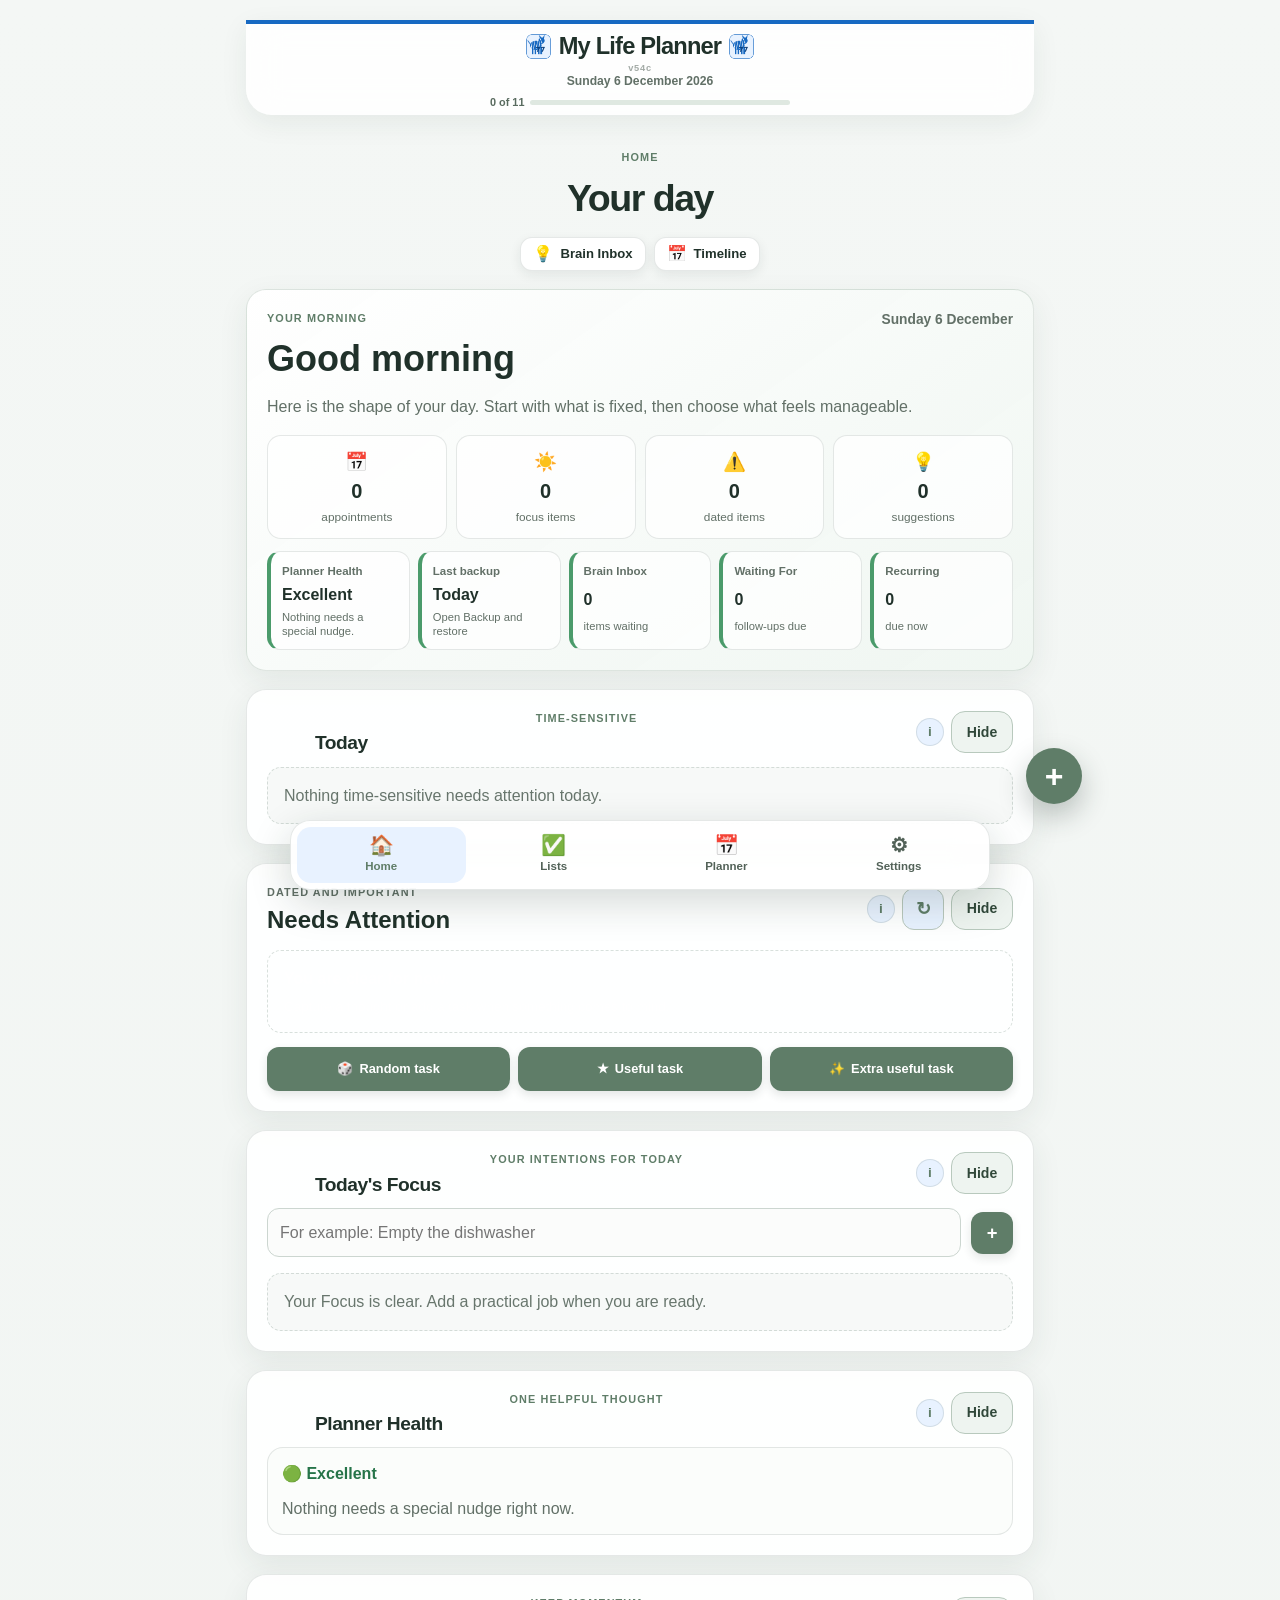
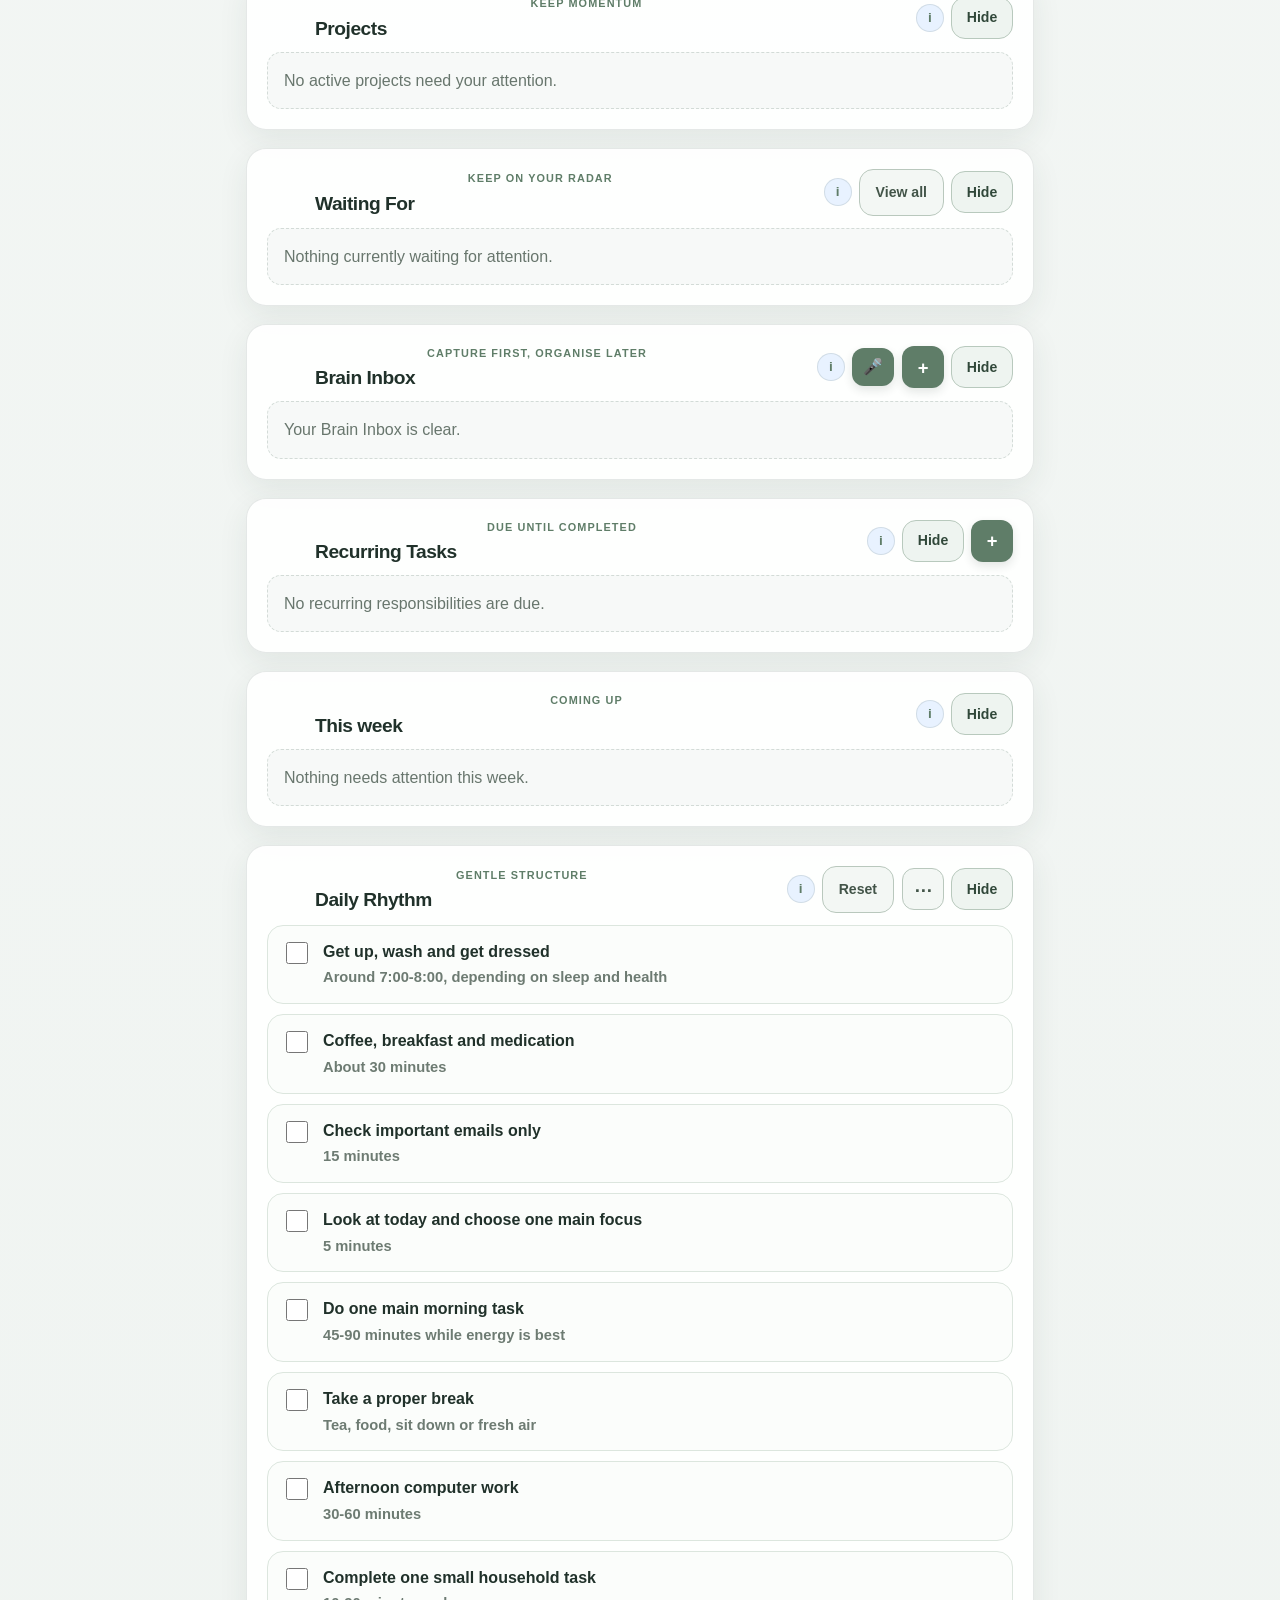
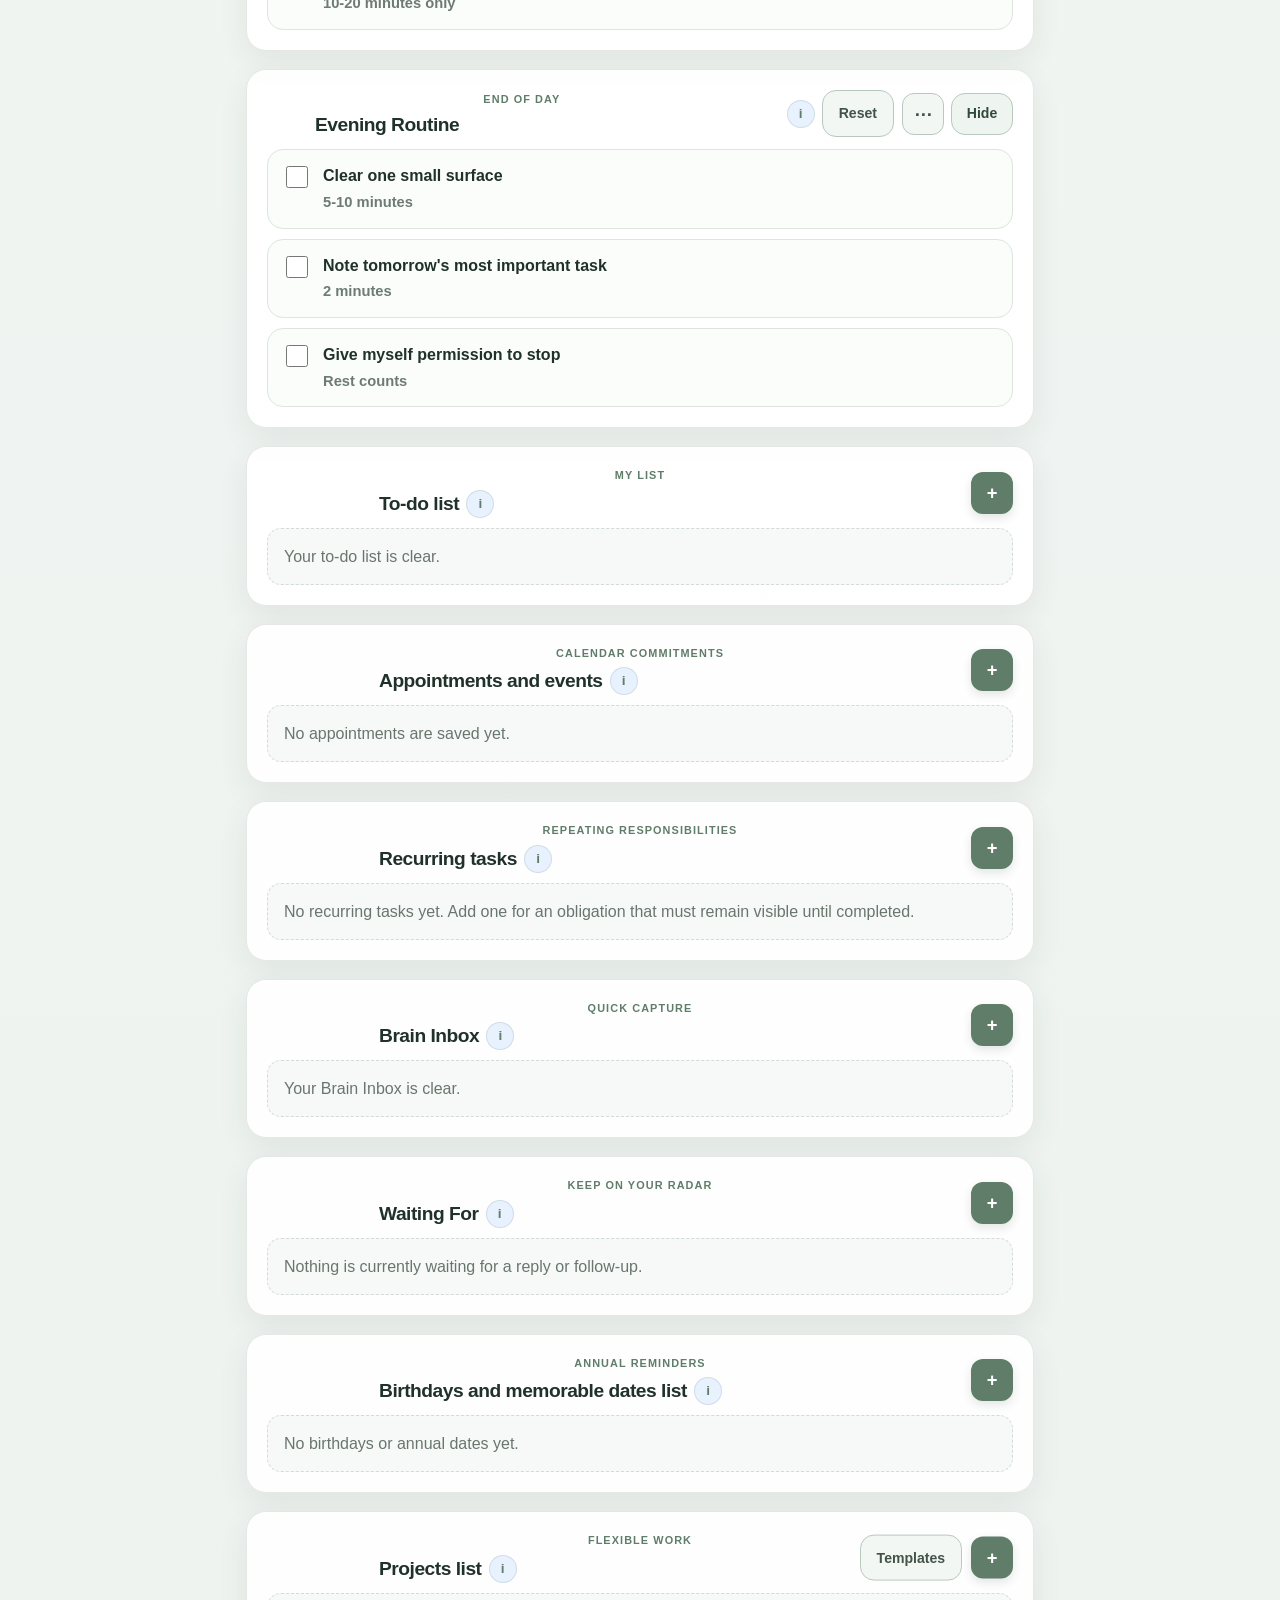
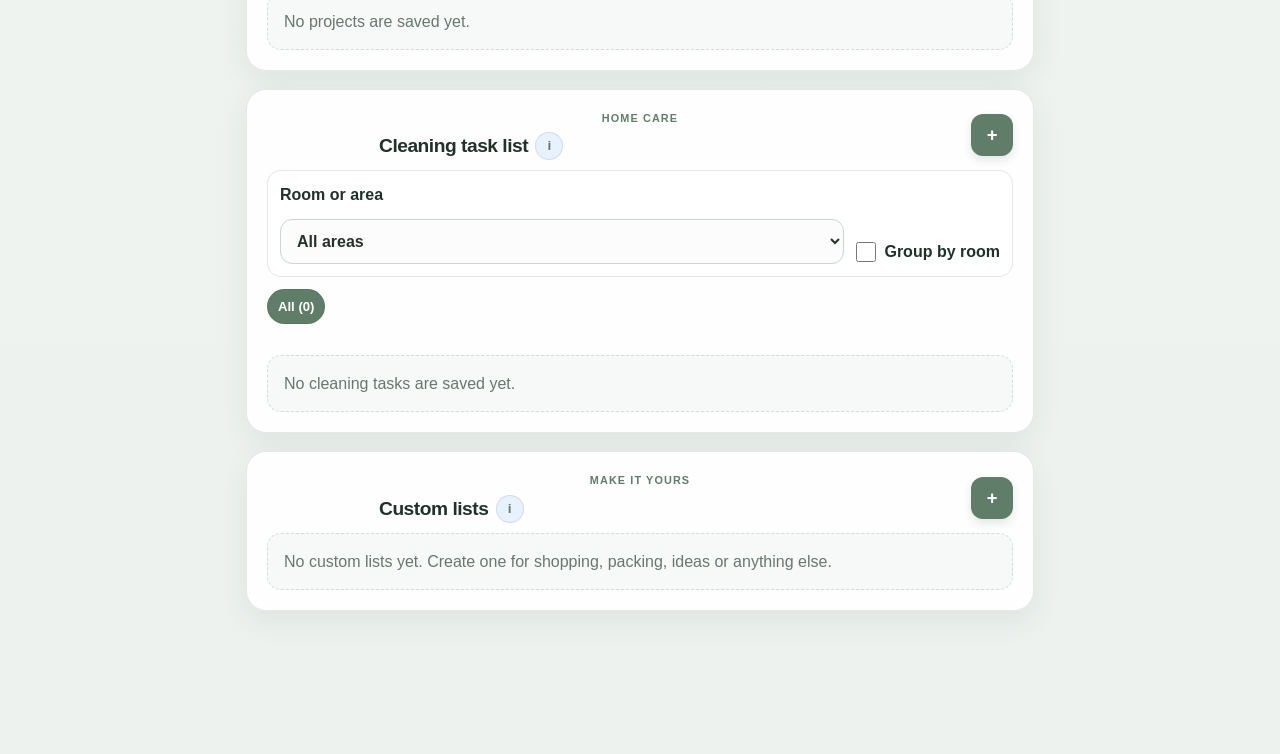
==== commit 2884e4c8: "Add files via upload" ====
--- a/index.html
+++ b/index.html
@@ -4,8 +4,8 @@
   <meta charset="UTF-8">
   <meta name="viewport" content="width=device-width, initial-scale=1.0">
   <title>My Life Planner</title>
-  <link rel="stylesheet" href="style.css?v=54b">
-  <link rel="manifest" href="manifest.json?v=54b">
+  <link rel="stylesheet" href="style.css?v=54c">
+  <link rel="manifest" href="manifest.json?v=54c">
   <meta name="theme-color" content="#1769c2">
   <meta name="apple-mobile-web-app-capable" content="yes">
   <meta name="apple-mobile-web-app-status-bar-style" content="default">
@@ -23,7 +23,7 @@
           <h1 id="plannerTitle" class="brand-title">My Life Planner</h1>
           <img src="icon-192.png" class="header-zebra" alt="" aria-hidden="true">
         </div>
-        <p class="header-version">v54b</p>
+        <p class="header-version">v54c</p>
         <p id="todayDate" class="date-line"></p>
       </div>
       <div class="compact-progress hidden" aria-label="Daily progress">
@@ -397,7 +397,7 @@
           </div>
           <div class="card-actions"><a class="secondary-button guide-action-link" href="DEVELOPER_HANDBOOK.pdf" target="_blank" rel="noopener">Developer Handbook</a><button type="button" class="secondary-button" onclick="refreshDeveloperDashboard()">Refresh dashboard</button></div>
         </details>
-        <details class="storage-details settings-section-details" data-settings-section="about"><summary>About My Life Planner</summary><p><strong>Version:</strong> 54b</p><p><strong>Updated:</strong> 5 August 2026</p><p><strong>Designed by Blue Zebra 77</strong></p><p>Updates change the app layout but do not intentionally replace your personal information. Your data stays in this browser unless you export it.</p><h3>Recent changes</h3><ul class="change-log"><li><strong>v54b</strong> — Smart Projects: dated to-do and project steps appear on Timeline, project deadlines remain milestones, and project management menus stay accessible on iPhone portrait.</li><li><strong>v54b</strong> — adds reusable Project Templates and creates independent projects from a saved workflow with optional step-date offsets.</li><li><strong>v53a Final Polish Patch</strong> — gives iPhone Home titles their own row, moves controls to a consistent second row and makes clearing Lists search immediately restore every list.</li><li><strong>v53a Patch</strong> — restores advanced monthly appointment recurrence, adds both routine Reset controls, renames Evening Routine and completes iPhone heading refinements.</li><li><strong>v53a</strong> — Workflow &amp; Stability: restores accepted Home behaviour, recurrence and Cleaning by Area controls, fixes editing workflows, recurring visibility, reflection counts and daily routine reset.</li><li><strong>v53</strong> — Corrected Workflow Edition: preserves the accepted v52f Home order, collapsible sections, menus and forms while making Today’s Focus Convert move the original only after a successful save.</li><li><strong>v52f</strong> — Polish release: consistent controls and wording, smarter form defaults, improved search shortcuts, friendlier empty states, accessibility and mobile refinements.</li><li><strong>v52e</strong> — Added evening and weekly reflections, gentle encouragement, planner memory patterns and optional hidden statistics.</li><li><strong>v52c</strong> — Added a time-aware Morning Brief and calm Home summary cards for Planner Health, backup recency, Brain Inbox, Waiting For and recurring responsibilities.</li><li><strong>v52b</strong> — Planner Health 2.0, considerate habit suggestions and an in-app Help &amp; Guides centre.</li><li><strong>v52a</strong> — Calm Interface corrected build: information buttons across Lists and Planner, improved Home order and compact headings, and duplicate suppression between Today and Needs Attention.</li><li><strong>v51</strong> — Production release consolidating safe migrations, advanced recurrence, tags, Today’s Focus workspace, focus timer, Convert, Quick Add, Planner Health, calmer Home ordering and collapsible Settings.</li><li><strong>v50</strong> — Added recurring tasks that remain overdue until completed, with daily, weekly, monthly and yearly schedules.</li><li><strong>v49</strong> — Added Today's Focus, collapsible Home sections, collapsible project steps, improved Lists search/reset and better completed custom-list behaviour.</li><li><strong>v47</strong> — Restored reliable Lists search and retained the v46 stability fixes.</li><li><strong>v46</strong> — Consolidated automatic image handling, attachment previews, Quick Actions, flexible appointment repeats, version verification and the Developer Dashboard.</li><li><strong>v43</strong> — Added automatic image resizing, in-app attachment previews and a Quick Actions helper for opening Brain Inbox directly.</li><li><strong>v42</strong> — Expanded the Lists drawer so its choices are clearly visible, added a More Lists scroll cue when needed, and anchored the control to the planner edge on wide screens.</li><li><strong>v40</strong> — Rebuilt Lists navigation as a closed-by-default right-side drawer that resets correctly on rotation and resizing, with a close button on iPhone and MacBook.</li><li><strong>v39</strong> — Added a close control and improved iPhone landscape Lists navigation scrolling and placement.</li><li><strong>v38</strong> — Added responsive side-mounted Lists navigation, corrected section scroll positioning and made Custom List Save close the editor.</li><li><strong>v37</strong> — Moved Lists navigation to a sticky top position and reduced the Planner header and progress area.</li><li><strong>v36</strong> — Compact Home shortcuts, permanently anchored Lists navigation and clearer mobile access to every list.</li><li><strong>v36</strong> — Improved iPhone Timeline controls, added Home shortcuts, floating Lists navigation and polished custom-list editing.</li><li><strong>v34</strong> — Corrected first-load Timeline rendering, added custom lists and aligned section headings consistently.</li><li><strong>v33</strong> — Earlier Timeline initial-load correction.</li><li><strong>v32</strong> — Unified Timeline with Today, Tomorrow, Next 7 Days, This Month and All Upcoming filters.</li><li><strong>v30</strong> — Brain Inbox core: timestamped capture, categories and status, editing, processing, and safe conversion to To-do, Project, Appointment or Waiting For.</li><li><strong>v29</strong> — Rebuilt the Lists shortcuts with permanent visible text labels.</li><li><strong>v28</strong> — Added distinct font choices and Home-on-return behaviour.</li><li><strong>v27</strong> — Fixed Lists-menu opening, made font changes immediate and distinctive, and restored Home as the opening page.</li><li><strong>v26</strong> — Collapsible Lists, named section controls, centred headings and clearer font choices.</li><li><strong>v25</strong> — Corrected header version, optional appointment end time and simplified bottom navigation.</li><li><strong>v24</strong> — Appointment meeting links, improved editor and clearer appointment cards.</li><li><strong>v23</strong> — Settings controls and customisation persistence.</li><li><strong>v22</strong> — Compact three-dot menus for Lists.</li><li><strong>v21</strong> — Centred personalised header.</li><li><strong>v20</strong> — Code-quality cleanup.</li><li><strong>v19</strong> — Stable rendering fix.</li></ul></details>
+        <details class="storage-details settings-section-details" data-settings-section="about"><summary>About My Life Planner</summary><p><strong>Version:</strong> 54c</p><p><strong>Updated:</strong> 5 August 2026</p><p><strong>Designed by Blue Zebra 77</strong></p><p>Updates change the app layout but do not intentionally replace your personal information. Your data stays in this browser unless you export it.</p><h3>Recent changes</h3><ul class="change-log"><li><strong>v54c</strong> — adds optional recurring-task end rules, expandable Home previews and immediate Home/Timeline refresh after recurrence advances.</li><li><strong>v54b</strong> — Smart Projects: dated to-do and project steps appear on Timeline, project deadlines remain milestones, and project management menus stay accessible on iPhone portrait.</li><li><strong>v54b</strong> — adds reusable Project Templates and creates independent projects from a saved workflow with optional step-date offsets.</li><li><strong>v53a Final Polish Patch</strong> — gives iPhone Home titles their own row, moves controls to a consistent second row and makes clearing Lists search immediately restore every list.</li><li><strong>v53a Patch</strong> — restores advanced monthly appointment recurrence, adds both routine Reset controls, renames Evening Routine and completes iPhone heading refinements.</li><li><strong>v53a</strong> — Workflow &amp; Stability: restores accepted Home behaviour, recurrence and Cleaning by Area controls, fixes editing workflows, recurring visibility, reflection counts and daily routine reset.</li><li><strong>v53</strong> — Corrected Workflow Edition: preserves the accepted v52f Home order, collapsible sections, menus and forms while making Today’s Focus Convert move the original only after a successful save.</li><li><strong>v52f</strong> — Polish release: consistent controls and wording, smarter form defaults, improved search shortcuts, friendlier empty states, accessibility and mobile refinements.</li><li><strong>v52e</strong> — Added evening and weekly reflections, gentle encouragement, planner memory patterns and optional hidden statistics.</li><li><strong>v52c</strong> — Added a time-aware Morning Brief and calm Home summary cards for Planner Health, backup recency, Brain Inbox, Waiting For and recurring responsibilities.</li><li><strong>v52b</strong> — Planner Health 2.0, considerate habit suggestions and an in-app Help &amp; Guides centre.</li><li><strong>v52a</strong> — Calm Interface corrected build: information buttons across Lists and Planner, improved Home order and compact headings, and duplicate suppression between Today and Needs Attention.</li><li><strong>v51</strong> — Production release consolidating safe migrations, advanced recurrence, tags, Today’s Focus workspace, focus timer, Convert, Quick Add, Planner Health, calmer Home ordering and collapsible Settings.</li><li><strong>v50</strong> — Added recurring tasks that remain overdue until completed, with daily, weekly, monthly and yearly schedules.</li><li><strong>v49</strong> — Added Today's Focus, collapsible Home sections, collapsible project steps, improved Lists search/reset and better completed custom-list behaviour.</li><li><strong>v47</strong> — Restored reliable Lists search and retained the v46 stability fixes.</li><li><strong>v46</strong> — Consolidated automatic image handling, attachment previews, Quick Actions, flexible appointment repeats, version verification and the Developer Dashboard.</li><li><strong>v43</strong> — Added automatic image resizing, in-app attachment previews and a Quick Actions helper for opening Brain Inbox directly.</li><li><strong>v42</strong> — Expanded the Lists drawer so its choices are clearly visible, added a More Lists scroll cue when needed, and anchored the control to the planner edge on wide screens.</li><li><strong>v40</strong> — Rebuilt Lists navigation as a closed-by-default right-side drawer that resets correctly on rotation and resizing, with a close button on iPhone and MacBook.</li><li><strong>v39</strong> — Added a close control and improved iPhone landscape Lists navigation scrolling and placement.</li><li><strong>v38</strong> — Added responsive side-mounted Lists navigation, corrected section scroll positioning and made Custom List Save close the editor.</li><li><strong>v37</strong> — Moved Lists navigation to a sticky top position and reduced the Planner header and progress area.</li><li><strong>v36</strong> — Compact Home shortcuts, permanently anchored Lists navigation and clearer mobile access to every list.</li><li><strong>v36</strong> — Improved iPhone Timeline controls, added Home shortcuts, floating Lists navigation and polished custom-list editing.</li><li><strong>v34</strong> — Corrected first-load Timeline rendering, added custom lists and aligned section headings consistently.</li><li><strong>v33</strong> — Earlier Timeline initial-load correction.</li><li><strong>v32</strong> — Unified Timeline with Today, Tomorrow, Next 7 Days, This Month and All Upcoming filters.</li><li><strong>v30</strong> — Brain Inbox core: timestamped capture, categories and status, editing, processing, and safe conversion to To-do, Project, Appointment or Waiting For.</li><li><strong>v29</strong> — Rebuilt the Lists shortcuts with permanent visible text labels.</li><li><strong>v28</strong> — Added distinct font choices and Home-on-return behaviour.</li><li><strong>v27</strong> — Fixed Lists-menu opening, made font changes immediate and distinctive, and restored Home as the opening page.</li><li><strong>v26</strong> — Collapsible Lists, named section controls, centred headings and clearer font choices.</li><li><strong>v25</strong> — Corrected header version, optional appointment end time and simplified bottom navigation.</li><li><strong>v24</strong> — Appointment meeting links, improved editor and clearer appointment cards.</li><li><strong>v23</strong> — Settings controls and customisation persistence.</li><li><strong>v22</strong> — Compact three-dot menus for Lists.</li><li><strong>v21</strong> — Centred personalised header.</li><li><strong>v20</strong> — Code-quality cleanup.</li><li><strong>v19</strong> — Stable rendering fix.</li></ul></details>
       </div>
     </dialog>
 
@@ -483,7 +483,10 @@
         <label id="recurringMonthlyModeLabel" hidden>Monthly rule<select id="recurringMonthlyMode" onchange="updateRecurringRuleControls()"><option value="date">Same calendar date</option><option value="nthWeekday">Weekday position</option></select></label>
         <label id="recurringOrdinalLabel" hidden>Occurrence<select id="recurringOrdinal" onchange="updateRecurringRuleControls()"><option value="1">First</option><option value="2">Second</option><option value="3">Third</option><option value="4">Fourth</option><option value="-1">Last</option></select></label>
         <label id="recurringWeekdayLabel" hidden>Weekday<select id="recurringWeekday" onchange="updateRecurringRuleControls()"><option value="1">Monday</option><option value="2">Tuesday</option><option value="3">Wednesday</option><option value="4">Thursday</option><option value="5">Friday</option><option value="6">Saturday</option><option value="0">Sunday</option></select></label>
-        <label>Status<select id="recurringTaskStatus"><option value="active">Active</option><option value="paused">Paused</option></select></label>
+        <label>Status<select id="recurringTaskStatus"><option value="active">Active</option><option value="paused">Paused</option><option value="completed">Finished</option></select></label>
+        <label>Ends<select id="recurringTaskEndMode" onchange="updateRecurringRuleControls()"><option value="never">Continues indefinitely</option><option value="date">End on date</option><option value="count">End after occurrences</option></select></label>
+        <label id="recurringEndDateLabel" hidden>End date<input id="recurringTaskEndDate" type="date" onchange="updateRecurringRuleControls()"></label>
+        <label id="recurringEndCountLabel" hidden>Occurrences<input id="recurringTaskEndCount" type="number" min="1" max="999" value="3" oninput="updateRecurringRuleControls()"><span class="field-help">Includes the first occurrence.</span></label>
       </div>
       <label>Tags (optional)<input id="recurringTaskTags" type="text" maxlength="240" placeholder="Health, Medication"><span class="field-help">Separate tags with commas.</span></label>
       <p class="field-help recurring-monthly-help">For “every second Thursday of the month”, choose Month(s), Weekday position, Second and Thursday.</p><p id="recurringRuleSummary" class="recurring-rule-summary" aria-live="polite"></p><p class="card-meta">The schedule stays anchored to its rule. Completing an overdue task moves it to the next scheduled occurrence after today.</p>
@@ -742,6 +745,6 @@
     <div class="dialog-actions"><button type="button" class="secondary-button" onclick="downloadCurrentAttachment()">Download copy</button><button type="button" onclick="closeAttachmentViewer()">Close</button></div>
   </dialog>
 
-  <script src="app.js?v=54b"></script>
+  <script src="app.js?v=54c"></script>
 </body>
 </html>
--- a/style.css
+++ b/style.css
@@ -1591,3 +1591,8 @@
   .project-steps-group{margin-left:4px;margin-right:0}
   .project-step-manage-row .compact-row-title{white-space:normal;overflow:visible;text-overflow:clip}
 }
+
+
+/* v54c recurring limits and Home preview controls */
+.home-preview-actions{display:flex;justify-content:center;margin-top:.75rem}.home-preview-toggle{width:auto;min-width:150px;padding:.65rem 1rem}.recurring-rule-summary{min-height:1.4em}
+@media(max-width:560px){.home-preview-toggle{width:100%}}
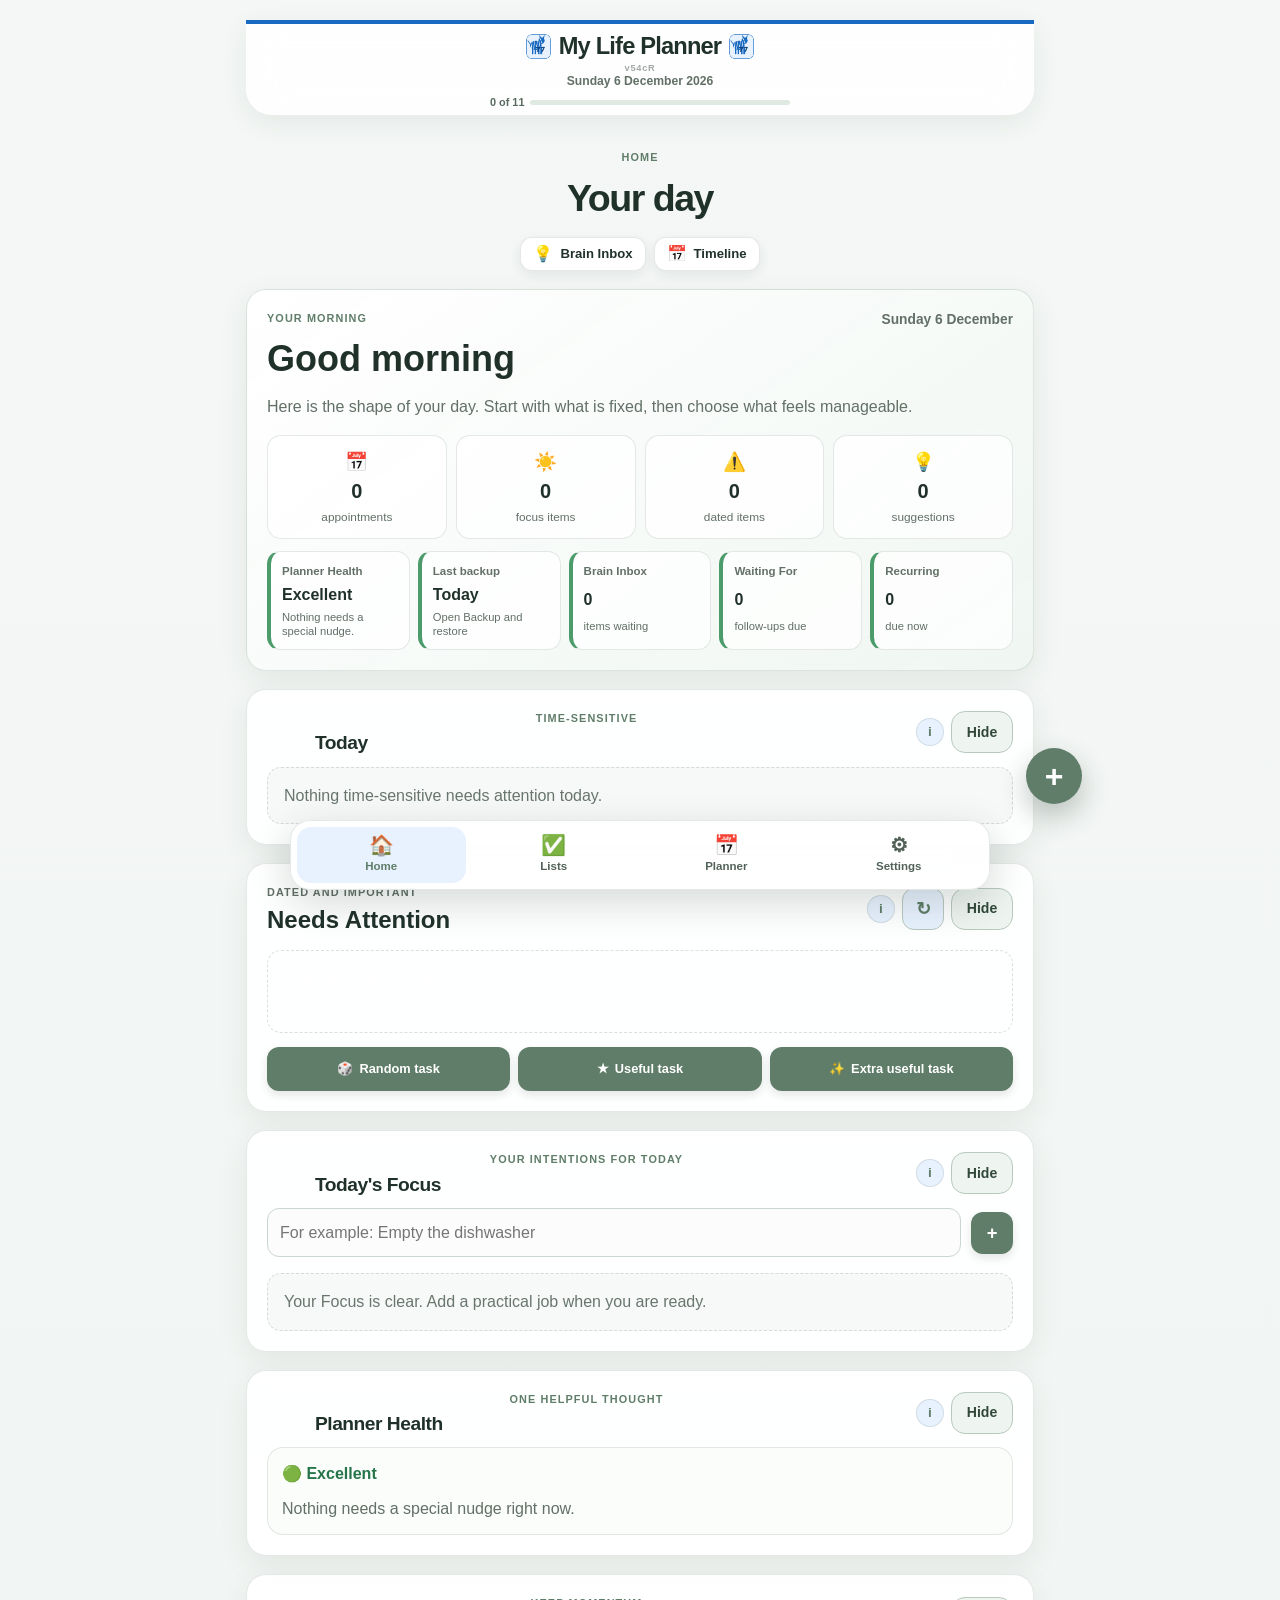
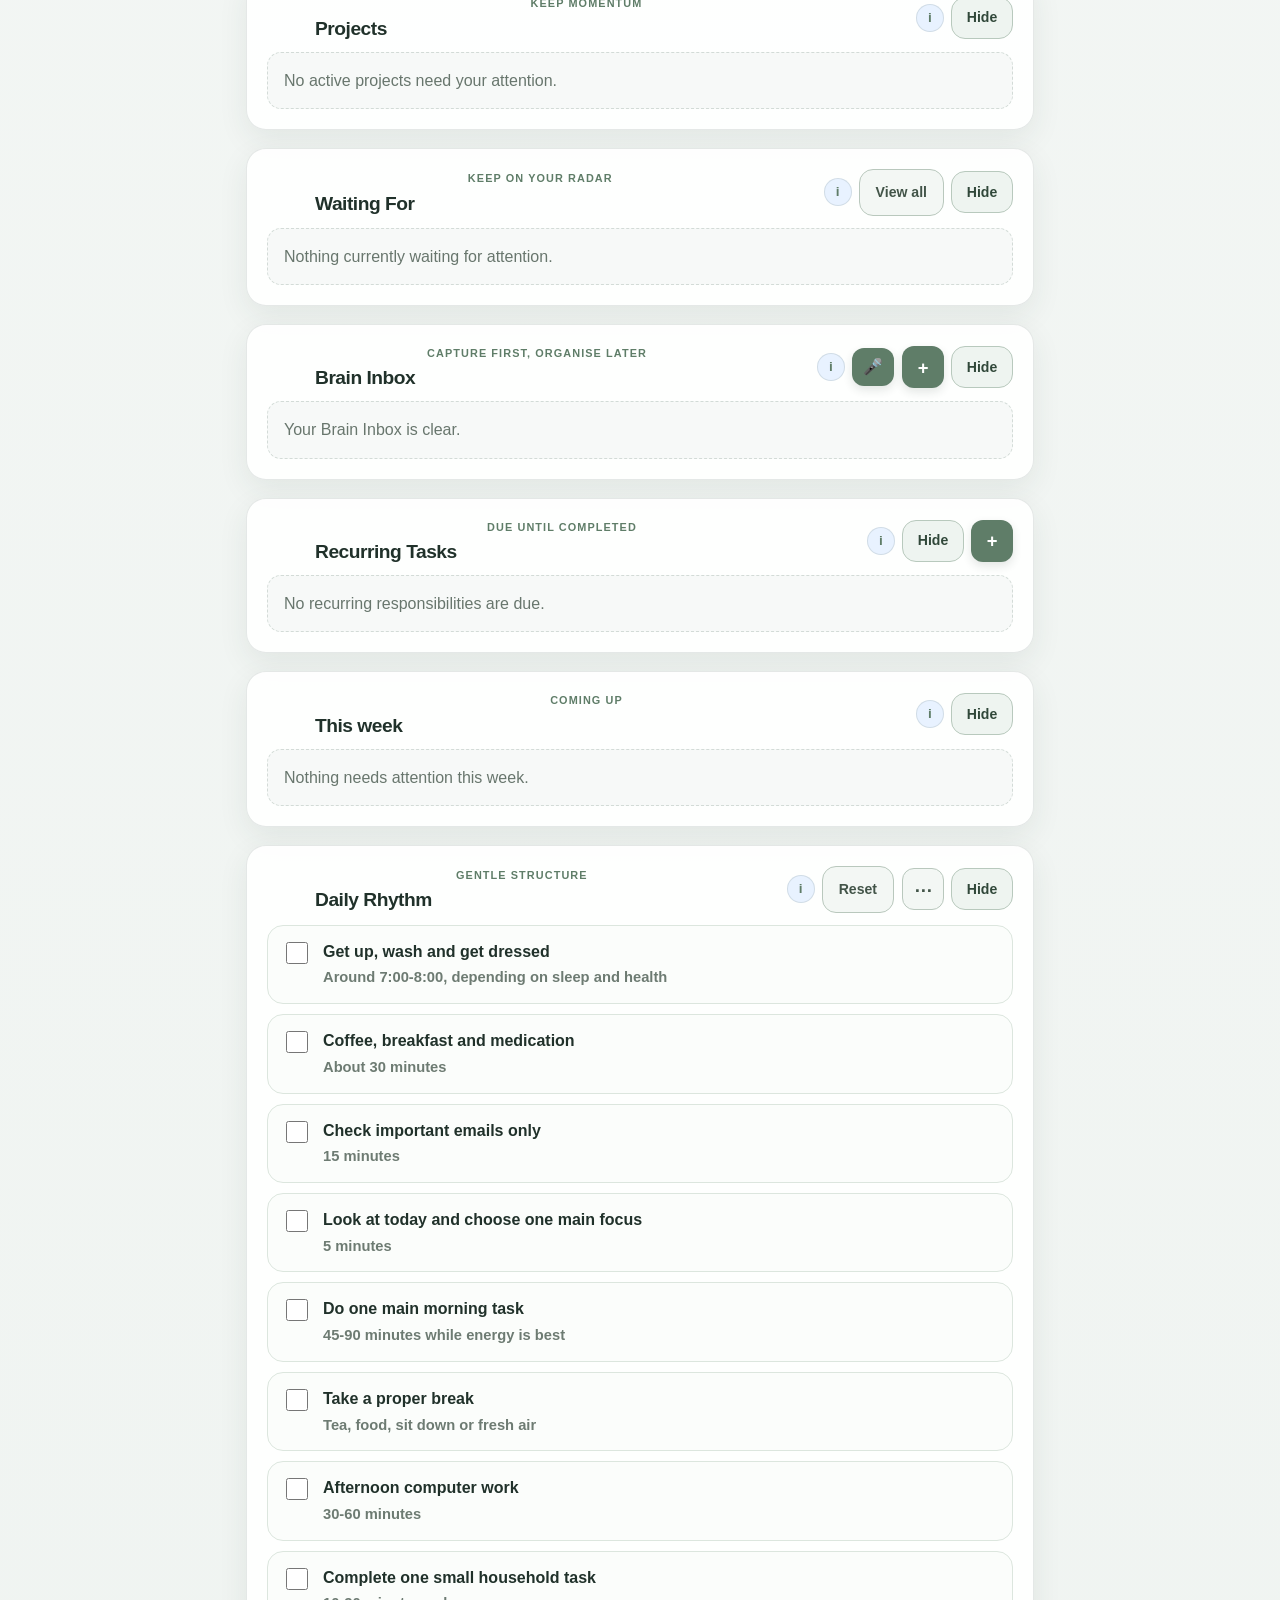
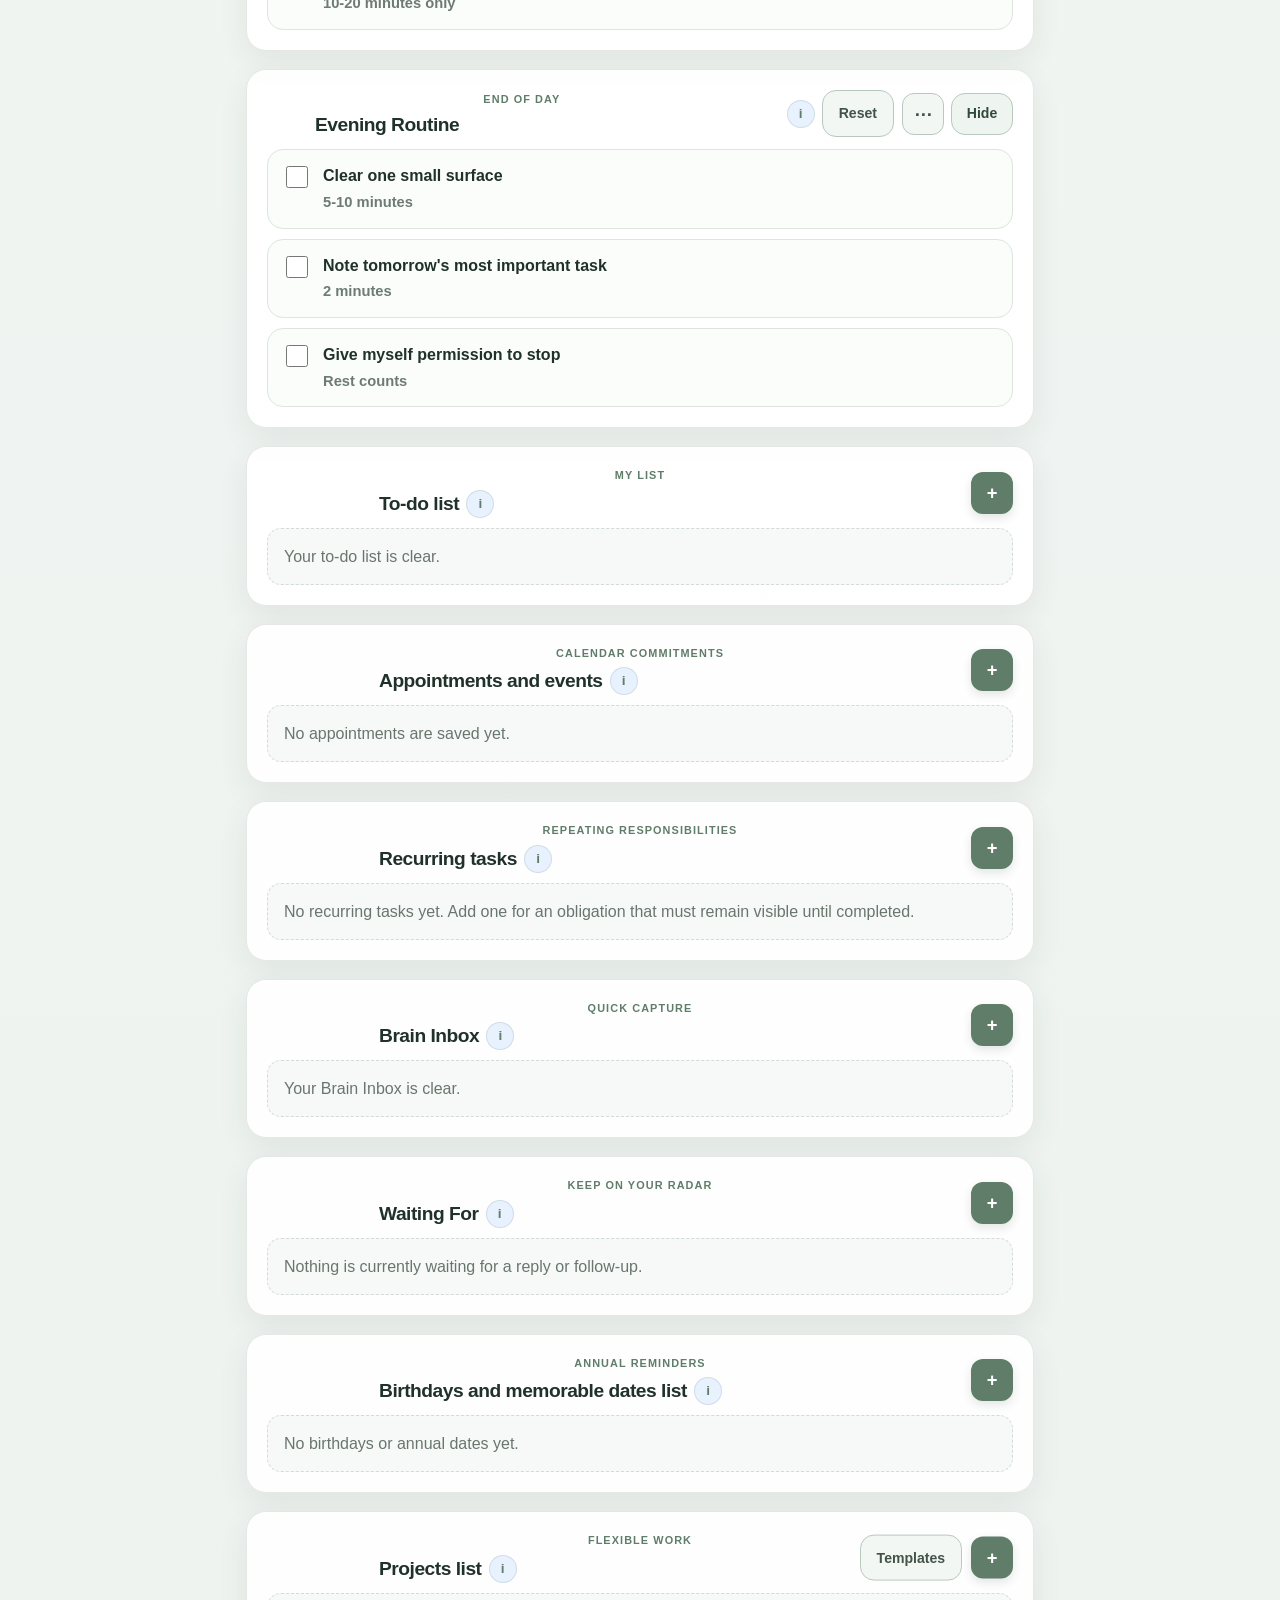
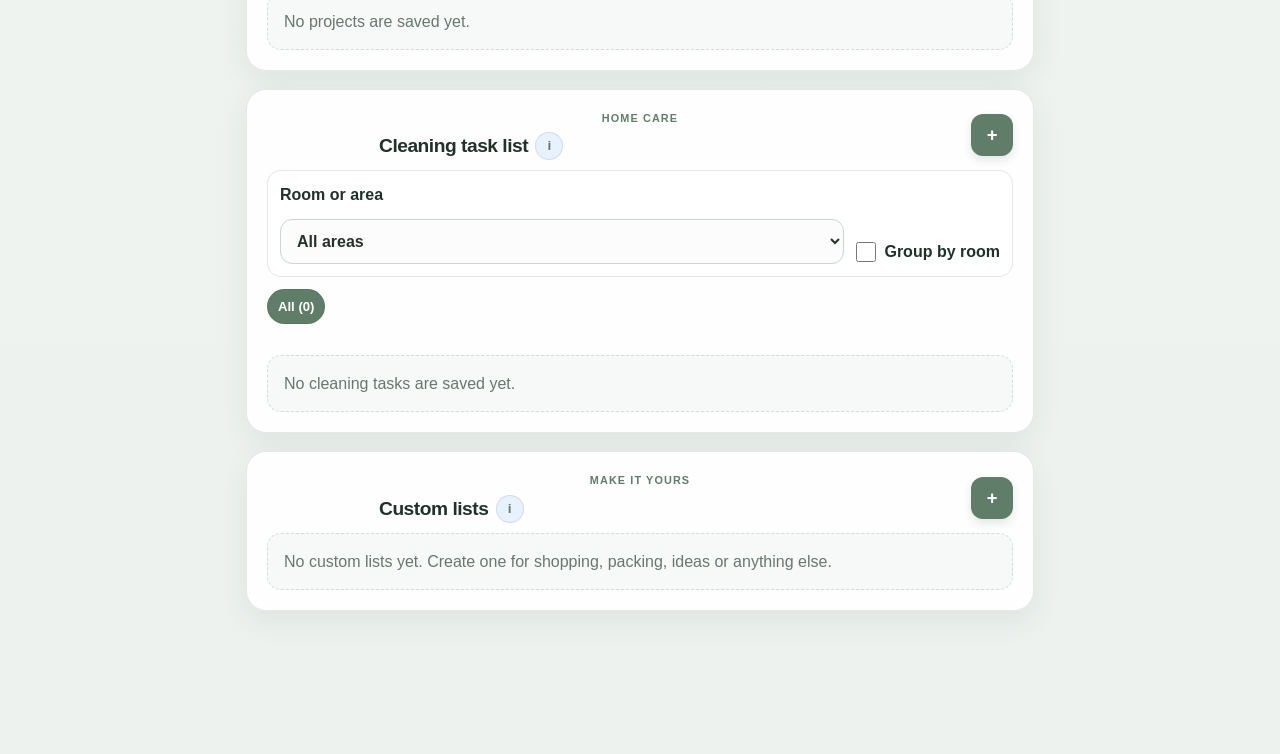
==== commit d516420d: "Add files via upload" ====
--- a/index.html
+++ b/index.html
@@ -4,8 +4,8 @@
   <meta charset="UTF-8">
   <meta name="viewport" content="width=device-width, initial-scale=1.0">
   <title>My Life Planner</title>
-  <link rel="stylesheet" href="style.css?v=54c">
-  <link rel="manifest" href="manifest.json?v=54c">
+  <link rel="stylesheet" href="style.css?v=54cR">
+  <link rel="manifest" href="manifest.json?v=54cR">
   <meta name="theme-color" content="#1769c2">
   <meta name="apple-mobile-web-app-capable" content="yes">
   <meta name="apple-mobile-web-app-status-bar-style" content="default">
@@ -23,7 +23,7 @@
           <h1 id="plannerTitle" class="brand-title">My Life Planner</h1>
           <img src="icon-192.png" class="header-zebra" alt="" aria-hidden="true">
         </div>
-        <p class="header-version">v54c</p>
+        <p class="header-version">v54cR</p>
         <p id="todayDate" class="date-line"></p>
       </div>
       <div class="compact-progress hidden" aria-label="Daily progress">
@@ -397,7 +397,7 @@
           </div>
           <div class="card-actions"><a class="secondary-button guide-action-link" href="DEVELOPER_HANDBOOK.pdf" target="_blank" rel="noopener">Developer Handbook</a><button type="button" class="secondary-button" onclick="refreshDeveloperDashboard()">Refresh dashboard</button></div>
         </details>
-        <details class="storage-details settings-section-details" data-settings-section="about"><summary>About My Life Planner</summary><p><strong>Version:</strong> 54c</p><p><strong>Updated:</strong> 5 August 2026</p><p><strong>Designed by Blue Zebra 77</strong></p><p>Updates change the app layout but do not intentionally replace your personal information. Your data stays in this browser unless you export it.</p><h3>Recent changes</h3><ul class="change-log"><li><strong>v54c</strong> — adds optional recurring-task end rules, expandable Home previews and immediate Home/Timeline refresh after recurrence advances.</li><li><strong>v54b</strong> — Smart Projects: dated to-do and project steps appear on Timeline, project deadlines remain milestones, and project management menus stay accessible on iPhone portrait.</li><li><strong>v54b</strong> — adds reusable Project Templates and creates independent projects from a saved workflow with optional step-date offsets.</li><li><strong>v53a Final Polish Patch</strong> — gives iPhone Home titles their own row, moves controls to a consistent second row and makes clearing Lists search immediately restore every list.</li><li><strong>v53a Patch</strong> — restores advanced monthly appointment recurrence, adds both routine Reset controls, renames Evening Routine and completes iPhone heading refinements.</li><li><strong>v53a</strong> — Workflow &amp; Stability: restores accepted Home behaviour, recurrence and Cleaning by Area controls, fixes editing workflows, recurring visibility, reflection counts and daily routine reset.</li><li><strong>v53</strong> — Corrected Workflow Edition: preserves the accepted v52f Home order, collapsible sections, menus and forms while making Today’s Focus Convert move the original only after a successful save.</li><li><strong>v52f</strong> — Polish release: consistent controls and wording, smarter form defaults, improved search shortcuts, friendlier empty states, accessibility and mobile refinements.</li><li><strong>v52e</strong> — Added evening and weekly reflections, gentle encouragement, planner memory patterns and optional hidden statistics.</li><li><strong>v52c</strong> — Added a time-aware Morning Brief and calm Home summary cards for Planner Health, backup recency, Brain Inbox, Waiting For and recurring responsibilities.</li><li><strong>v52b</strong> — Planner Health 2.0, considerate habit suggestions and an in-app Help &amp; Guides centre.</li><li><strong>v52a</strong> — Calm Interface corrected build: information buttons across Lists and Planner, improved Home order and compact headings, and duplicate suppression between Today and Needs Attention.</li><li><strong>v51</strong> — Production release consolidating safe migrations, advanced recurrence, tags, Today’s Focus workspace, focus timer, Convert, Quick Add, Planner Health, calmer Home ordering and collapsible Settings.</li><li><strong>v50</strong> — Added recurring tasks that remain overdue until completed, with daily, weekly, monthly and yearly schedules.</li><li><strong>v49</strong> — Added Today's Focus, collapsible Home sections, collapsible project steps, improved Lists search/reset and better completed custom-list behaviour.</li><li><strong>v47</strong> — Restored reliable Lists search and retained the v46 stability fixes.</li><li><strong>v46</strong> — Consolidated automatic image handling, attachment previews, Quick Actions, flexible appointment repeats, version verification and the Developer Dashboard.</li><li><strong>v43</strong> — Added automatic image resizing, in-app attachment previews and a Quick Actions helper for opening Brain Inbox directly.</li><li><strong>v42</strong> — Expanded the Lists drawer so its choices are clearly visible, added a More Lists scroll cue when needed, and anchored the control to the planner edge on wide screens.</li><li><strong>v40</strong> — Rebuilt Lists navigation as a closed-by-default right-side drawer that resets correctly on rotation and resizing, with a close button on iPhone and MacBook.</li><li><strong>v39</strong> — Added a close control and improved iPhone landscape Lists navigation scrolling and placement.</li><li><strong>v38</strong> — Added responsive side-mounted Lists navigation, corrected section scroll positioning and made Custom List Save close the editor.</li><li><strong>v37</strong> — Moved Lists navigation to a sticky top position and reduced the Planner header and progress area.</li><li><strong>v36</strong> — Compact Home shortcuts, permanently anchored Lists navigation and clearer mobile access to every list.</li><li><strong>v36</strong> — Improved iPhone Timeline controls, added Home shortcuts, floating Lists navigation and polished custom-list editing.</li><li><strong>v34</strong> — Corrected first-load Timeline rendering, added custom lists and aligned section headings consistently.</li><li><strong>v33</strong> — Earlier Timeline initial-load correction.</li><li><strong>v32</strong> — Unified Timeline with Today, Tomorrow, Next 7 Days, This Month and All Upcoming filters.</li><li><strong>v30</strong> — Brain Inbox core: timestamped capture, categories and status, editing, processing, and safe conversion to To-do, Project, Appointment or Waiting For.</li><li><strong>v29</strong> — Rebuilt the Lists shortcuts with permanent visible text labels.</li><li><strong>v28</strong> — Added distinct font choices and Home-on-return behaviour.</li><li><strong>v27</strong> — Fixed Lists-menu opening, made font changes immediate and distinctive, and restored Home as the opening page.</li><li><strong>v26</strong> — Collapsible Lists, named section controls, centred headings and clearer font choices.</li><li><strong>v25</strong> — Corrected header version, optional appointment end time and simplified bottom navigation.</li><li><strong>v24</strong> — Appointment meeting links, improved editor and clearer appointment cards.</li><li><strong>v23</strong> — Settings controls and customisation persistence.</li><li><strong>v22</strong> — Compact three-dot menus for Lists.</li><li><strong>v21</strong> — Centred personalised header.</li><li><strong>v20</strong> — Code-quality cleanup.</li><li><strong>v19</strong> — Stable rendering fix.</li></ul></details>
+        <details class="storage-details settings-section-details" data-settings-section="about"><summary>About My Life Planner</summary><p><strong>Version:</strong> 54c</p><p><strong>Updated:</strong> 5 August 2026</p><p><strong>Designed by Blue Zebra 77</strong></p><p>Updates change the app layout but do not intentionally replace your personal information. Your data stays in this browser unless you export it.</p><h3>Recent changes</h3><ul class="change-log"><li><strong>v54cR</strong> — adds optional recurring-task end rules, expandable Home previews and immediate Home/Timeline refresh after recurrence advances.</li><li><strong>v54b</strong> — Smart Projects: dated to-do and project steps appear on Timeline, project deadlines remain milestones, and project management menus stay accessible on iPhone portrait.</li><li><strong>v54b</strong> — adds reusable Project Templates and creates independent projects from a saved workflow with optional step-date offsets.</li><li><strong>v53a Final Polish Patch</strong> — gives iPhone Home titles their own row, moves controls to a consistent second row and makes clearing Lists search immediately restore every list.</li><li><strong>v53a Patch</strong> — restores advanced monthly appointment recurrence, adds both routine Reset controls, renames Evening Routine and completes iPhone heading refinements.</li><li><strong>v53a</strong> — Workflow &amp; Stability: restores accepted Home behaviour, recurrence and Cleaning by Area controls, fixes editing workflows, recurring visibility, reflection counts and daily routine reset.</li><li><strong>v53</strong> — Corrected Workflow Edition: preserves the accepted v52f Home order, collapsible sections, menus and forms while making Today’s Focus Convert move the original only after a successful save.</li><li><strong>v52f</strong> — Polish release: consistent controls and wording, smarter form defaults, improved search shortcuts, friendlier empty states, accessibility and mobile refinements.</li><li><strong>v52e</strong> — Added evening and weekly reflections, gentle encouragement, planner memory patterns and optional hidden statistics.</li><li><strong>v52c</strong> — Added a time-aware Morning Brief and calm Home summary cards for Planner Health, backup recency, Brain Inbox, Waiting For and recurring responsibilities.</li><li><strong>v52b</strong> — Planner Health 2.0, considerate habit suggestions and an in-app Help &amp; Guides centre.</li><li><strong>v52a</strong> — Calm Interface corrected build: information buttons across Lists and Planner, improved Home order and compact headings, and duplicate suppression between Today and Needs Attention.</li><li><strong>v51</strong> — Production release consolidating safe migrations, advanced recurrence, tags, Today’s Focus workspace, focus timer, Convert, Quick Add, Planner Health, calmer Home ordering and collapsible Settings.</li><li><strong>v50</strong> — Added recurring tasks that remain overdue until completed, with daily, weekly, monthly and yearly schedules.</li><li><strong>v49</strong> — Added Today's Focus, collapsible Home sections, collapsible project steps, improved Lists search/reset and better completed custom-list behaviour.</li><li><strong>v47</strong> — Restored reliable Lists search and retained the v46 stability fixes.</li><li><strong>v46</strong> — Consolidated automatic image handling, attachment previews, Quick Actions, flexible appointment repeats, version verification and the Developer Dashboard.</li><li><strong>v43</strong> — Added automatic image resizing, in-app attachment previews and a Quick Actions helper for opening Brain Inbox directly.</li><li><strong>v42</strong> — Expanded the Lists drawer so its choices are clearly visible, added a More Lists scroll cue when needed, and anchored the control to the planner edge on wide screens.</li><li><strong>v40</strong> — Rebuilt Lists navigation as a closed-by-default right-side drawer that resets correctly on rotation and resizing, with a close button on iPhone and MacBook.</li><li><strong>v39</strong> — Added a close control and improved iPhone landscape Lists navigation scrolling and placement.</li><li><strong>v38</strong> — Added responsive side-mounted Lists navigation, corrected section scroll positioning and made Custom List Save close the editor.</li><li><strong>v37</strong> — Moved Lists navigation to a sticky top position and reduced the Planner header and progress area.</li><li><strong>v36</strong> — Compact Home shortcuts, permanently anchored Lists navigation and clearer mobile access to every list.</li><li><strong>v36</strong> — Improved iPhone Timeline controls, added Home shortcuts, floating Lists navigation and polished custom-list editing.</li><li><strong>v34</strong> — Corrected first-load Timeline rendering, added custom lists and aligned section headings consistently.</li><li><strong>v33</strong> — Earlier Timeline initial-load correction.</li><li><strong>v32</strong> — Unified Timeline with Today, Tomorrow, Next 7 Days, This Month and All Upcoming filters.</li><li><strong>v30</strong> — Brain Inbox core: timestamped capture, categories and status, editing, processing, and safe conversion to To-do, Project, Appointment or Waiting For.</li><li><strong>v29</strong> — Rebuilt the Lists shortcuts with permanent visible text labels.</li><li><strong>v28</strong> — Added distinct font choices and Home-on-return behaviour.</li><li><strong>v27</strong> — Fixed Lists-menu opening, made font changes immediate and distinctive, and restored Home as the opening page.</li><li><strong>v26</strong> — Collapsible Lists, named section controls, centred headings and clearer font choices.</li><li><strong>v25</strong> — Corrected header version, optional appointment end time and simplified bottom navigation.</li><li><strong>v24</strong> — Appointment meeting links, improved editor and clearer appointment cards.</li><li><strong>v23</strong> — Settings controls and customisation persistence.</li><li><strong>v22</strong> — Compact three-dot menus for Lists.</li><li><strong>v21</strong> — Centred personalised header.</li><li><strong>v20</strong> — Code-quality cleanup.</li><li><strong>v19</strong> — Stable rendering fix.</li></ul></details>
       </div>
     </dialog>
 
@@ -745,6 +745,6 @@
     <div class="dialog-actions"><button type="button" class="secondary-button" onclick="downloadCurrentAttachment()">Download copy</button><button type="button" onclick="closeAttachmentViewer()">Close</button></div>
   </dialog>
 
-  <script src="app.js?v=54c"></script>
+  <script src="app.js?v=54cR"></script>
 </body>
 </html>
